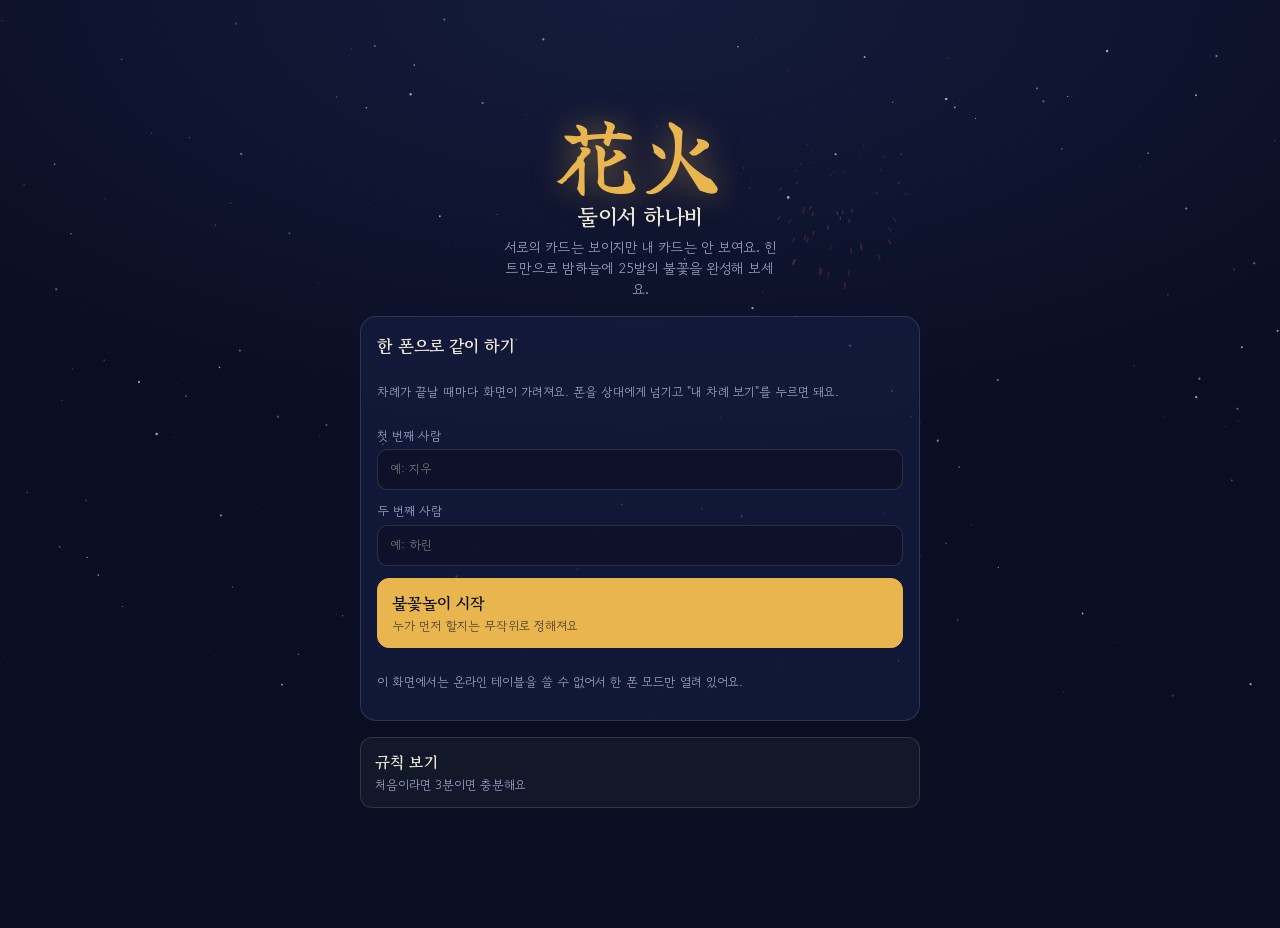
==== index.html @ 2a215782 "Add room-code online play outside Claude Host creates a room code and link, the other player joins i" ====
<!doctype html>
<html lang="ko">
<head>
<meta charset="utf-8">
<meta name="viewport" content="width=device-width,initial-scale=1,viewport-fit=cover">
<style>[hidden]{display:none!important}body{margin:0}</style>
</head>
<body>
<title>둘이서 하나비</title>
<link rel="preconnect" href="https://fonts.googleapis.com">
<link rel="preconnect" href="https://fonts.gstatic.com" crossorigin>
<link rel="stylesheet" href="https://fonts.googleapis.com/css2?family=Yuji+Syuku&family=Gowun+Batang:wght@400;700&family=Gowun+Dodum&display=swap">
<style>
/* Layout: one-screen night-sky table — partner's hand on top, the five firework stacks in the middle, your hidden hand at the bottom. */
:root {
  color-scheme: dark;
  --night: #0a0e22;
  --night-2: #151b3d;
  --panel: rgba(22, 28, 64, .72);
  --line: rgba(236, 230, 214, .14);
  --ink: #ece6d6;
  --muted: #9ba1c4;
  --gold: #e9b54f;
  --gold-soft: rgba(233, 181, 79, .18);
  --danger: #ff6b6b;
  --c-r: #ff4d5e;
  --c-y: #ffd23f;
  --c-g: #3fdc8a;
  --c-b: #4fa6ff;
  --c-w: #f4f1ea;
  --card-back: #1b2150;
  --f-mark: "Yuji Syuku", "Gowun Batang", serif;
  --f-head: "Gowun Batang", "Nanum Myeongjo", serif;
  --f-body: "Gowun Dodum", "Apple SD Gothic Neo", "Malgun Gothic", system-ui, sans-serif;
  --card-w: min(17vw, 76px);
  --cc: var(--c-w);
}
html, body { height: 100%; }
body {
  background: radial-gradient(120% 80% at 50% 0%, var(--night-2) 0%, var(--night) 62%) fixed, var(--night);
  color: var(--ink);
  font-family: var(--f-body);
  font-size: 15px;
  line-height: 1.5;
  overflow-x: hidden;
}
#sky, #fx { position: fixed; inset: 0; width: 100%; height: 100%; pointer-events: none; }
#sky { z-index: 0; }
#fx { z-index: 60; }
button { font: inherit; color: inherit; cursor: pointer; }
button:focus-visible, input:focus-visible, .card:focus-visible { outline: 2px solid var(--gold); outline-offset: 2px; }

.app {
  position: relative; z-index: 1;
  max-width: 560px; margin: 0 auto;
  padding-inline: 16px; padding-block: 10px 18px;
  min-height: 100%;
  display: flex; flex-direction: column; gap: 12px;
}

/* top bar */
.bar { display: flex; align-items: center; gap: 10px; }
.logo { font-family: var(--f-mark); font-size: 30px; line-height: 1; color: var(--gold); text-shadow: 0 0 18px rgba(233,181,79,.45); letter-spacing: .02em; }
.logo small { font-family: var(--f-head); font-size: 12px; color: var(--muted); margin-left: 6px; letter-spacing: .1em; }
.bar .sp { flex: 1; }
.iconbtn { background: transparent; border: 1px solid var(--line); border-radius: 999px; padding: 6px 12px; font-size: 13px; color: var(--ink); }
.iconbtn:hover { border-color: var(--gold); }

.status { display: flex; flex-wrap: wrap; align-items: center; gap: 8px 16px; padding: 8px 12px; border: 1px solid var(--line); border-radius: 12px; background: var(--panel); font-size: 13px; }
.tok { display: flex; align-items: center; gap: 6px; }
.tok .lbl { color: var(--muted); letter-spacing: .04em; }
.dots { display: flex; gap: 3px; }
.dot { width: 10px; height: 10px; border-radius: 50%; border: 1.5px solid var(--c-b); }
.dot.on { background: var(--c-b); box-shadow: 0 0 6px var(--c-b); }
.fuse { width: 12px; height: 12px; border-radius: 3px; border: 1.5px solid var(--danger); transform: rotate(45deg); }
.fuse.on { background: var(--danger); box-shadow: 0 0 8px var(--danger); }
.num { font-variant-numeric: tabular-nums; font-weight: 700; }

/* hands */
.side { display: flex; flex-direction: column; gap: 6px; }
.side-head { display: flex; align-items: baseline; gap: 8px; font-size: 13px; color: var(--muted); }
.side-head b { font-family: var(--f-head); font-size: 16px; color: var(--ink); }
.side-head .turnpill { margin-left: auto; font-size: 12px; padding: 2px 10px; border-radius: 999px; background: var(--gold); color: var(--night); font-weight: 700; }
.hand { display: grid; grid-template-columns: repeat(5, minmax(0, 1fr)); gap: 8px; }
.slot { display: flex; flex-direction: column; align-items: center; gap: 4px; min-width: 0; }

.card {
  position: relative; width: 100%; max-width: var(--card-w); aspect-ratio: 5 / 7.4;
  border-radius: 9px; border: none; padding: 0; overflow: hidden;
  display: grid; place-items: center;
  transition: transform .18s ease, box-shadow .18s ease;
  -webkit-tap-highlight-color: transparent;
}
.card.face { background: radial-gradient(circle at 50% 42%, color-mix(in srgb, var(--cc) 42%, #0b0e22) 0%, #0b0e22 78%); color: var(--cc); box-shadow: inset 0 0 0 1.5px color-mix(in srgb, var(--cc) 70%, transparent), 0 4px 12px rgba(0,0,0,.4); }
.card.face svg { position: absolute; inset: 8% 6%; width: 88%; height: 84%; opacity: .9; }
.card.face .big { position: relative; font-family: var(--f-mark); font-size: calc(var(--card-w) * .5); line-height: 1; color: #fff; text-shadow: 0 0 10px var(--cc), 0 0 2px var(--cc); }
.card .corner { position: absolute; font-family: var(--f-mark); font-size: 12px; line-height: 1; }
.card .tl { top: 5px; left: 6px; }
.card .br { bottom: 5px; right: 6px; transform: rotate(180deg); }
.c-r { --cc: var(--c-r); } .c-y { --cc: var(--c-y); } .c-g { --cc: var(--c-g); } .c-b { --cc: var(--c-b); } .c-w { --cc: var(--c-w); }

.card.back {
  background:
    repeating-linear-gradient(60deg, transparent 0 9px, rgba(233,181,79,.07) 9px 10px),
    repeating-linear-gradient(-60deg, transparent 0 9px, rgba(233,181,79,.07) 9px 10px),
    var(--card-back);
  box-shadow: inset 0 0 0 1.5px rgba(233,181,79,.35), 0 4px 12px rgba(0,0,0,.4);
  color: var(--gold);
}
.card.back .kanji { font-family: var(--f-mark); font-size: calc(var(--card-w) * .34); opacity: .5; }
.card.back.kc { box-shadow: inset 0 0 0 2.5px var(--cc), 0 0 14px color-mix(in srgb, var(--cc) 45%, transparent); background: radial-gradient(circle at 50% 45%, color-mix(in srgb, var(--cc) 30%, var(--card-back)) 0%, var(--card-back) 75%); }
.card.back .known { font-family: var(--f-mark); font-size: calc(var(--card-w) * .5); line-height: 1; color: #fff; text-shadow: 0 0 10px var(--cc); }
.card.back.kc .kanji, .card.back.kn .kanji { display: none; }
.card.back .kanji + .known { position: absolute; }
.card.hinted { animation: hintpulse 1.6s ease-in-out infinite; }
@keyframes hintpulse { 0%,100% { transform: translateY(0); } 50% { transform: translateY(-5px); } }
.card.hinted::after { content: ""; position: absolute; inset: 0; border-radius: 9px; box-shadow: inset 0 0 0 2px #fff, 0 0 16px rgba(255,255,255,.6); pointer-events: none; }
.card.preview::after { content: ""; position: absolute; inset: 0; border-radius: 9px; box-shadow: inset 0 0 0 3px var(--gold); pointer-events: none; }
.card.newcard::before { content: "새 카드"; position: absolute; top: 3px; left: 50%; transform: translateX(-50%); font-size: 9px; padding: 0 5px; border-radius: 4px; background: var(--gold); color: var(--night); z-index: 1; white-space: nowrap; }
.card.selected { transform: translateY(-8px) scale(1.04); }
button.card:hover { transform: translateY(-3px); }
button.card:disabled { cursor: default; }
button.card:disabled:hover { transform: none; }

.info { display: flex; flex-direction: column; align-items: center; gap: 2px; min-height: 26px; }
.pc { display: flex; gap: 2px; }
.pc i { width: 7px; height: 7px; border-radius: 50%; background: var(--cc); }
.pn { font-size: 10px; letter-spacing: .08em; color: var(--muted); font-variant-numeric: tabular-nums; }
.theyknow { font-size: 10px; color: var(--muted); display: flex; gap: 3px; align-items: center; }
.theyknow .k { padding: 0 4px; border-radius: 4px; border: 1px solid var(--line); min-width: 14px; text-align: center; }
.theyknow .k.on { border-color: var(--cc); color: var(--cc); }

/* field */
.field { border: 1px solid var(--line); border-radius: 16px; background: var(--panel); padding: 12px; display: flex; flex-direction: column; gap: 10px; }
.stacks { display: grid; grid-template-columns: repeat(5, minmax(0, 1fr)); gap: 8px; }
.stack { display: flex; flex-direction: column; align-items: center; gap: 4px; }
.stack .pile { width: 100%; max-width: var(--card-w); aspect-ratio: 5 / 7.4; border-radius: 9px; display: grid; place-items: center; border: 1.5px dashed color-mix(in srgb, var(--cc) 45%, transparent); position: relative; }
.stack .pile.has { border: none; }
.stack .pile .zero { font-family: var(--f-mark); font-size: 20px; color: color-mix(in srgb, var(--cc) 55%, transparent); }
.stack .lbl { font-size: 11px; color: var(--cc); letter-spacing: .06em; }
.stack.done .pile { box-shadow: 0 0 20px var(--cc); border-radius: 9px; }
.lastline { font-size: 13.5px; text-align: center; color: var(--ink); min-height: 1.5em; text-wrap: balance; }
.lastline em { font-style: normal; color: var(--gold); }
.discards { display: flex; flex-wrap: wrap; gap: 4px 10px; font-size: 12px; color: var(--muted); align-items: center; }
.discards .dg { display: flex; gap: 2px; align-items: center; }
.mini { display: inline-grid; place-items: center; width: 16px; height: 20px; border-radius: 3px; font-size: 11px; font-variant-numeric: tabular-nums; color: #0b0e22; background: var(--cc); font-weight: 700; }

.hintbar { font-size: 12.5px; color: var(--muted); text-align: center; }

/* sheets & overlays */
.scrim { position: fixed; inset: 0; z-index: 40; background: rgba(5,7,20,.62); display: flex; align-items: flex-end; justify-content: center; }
.scrim.center { align-items: center; }
.sheet { width: 100%; max-width: 560px; max-height: 86%; overflow-y: auto; background: var(--night-2); border: 1px solid var(--line); border-bottom: none; border-radius: 18px 18px 0 0; padding: 18px 16px calc(18px + env(safe-area-inset-bottom, 0px)); display: flex; flex-direction: column; gap: 12px; }
.scrim.center .sheet { border-radius: 18px; border-bottom: 1px solid var(--line); margin-inline: 16px; width: calc(100% - 32px); }
.sheet h2 { margin: 0; font-family: var(--f-head); font-size: 20px; text-wrap: balance; }
.sheet h3 { margin: 6px 0 0; font-family: var(--f-head); font-size: 16px; color: var(--gold); }
.sheet p, .sheet li { margin: 0; color: var(--ink); max-width: 62ch; }
.sheet ul, .sheet ol { margin: 0; padding-left: 20px; display: flex; flex-direction: column; gap: 4px; }
.sheet .sub { color: var(--muted); font-size: 13px; }
.row { display: flex; gap: 8px; flex-wrap: wrap; }
.btn { flex: 1 1 140px; border-radius: 12px; padding: 12px 14px; border: 1px solid var(--line); background: rgba(255,255,255,.04); text-align: left; display: flex; flex-direction: column; gap: 2px; }
.btn b { font-family: var(--f-head); font-size: 16px; }
.btn span { font-size: 12.5px; color: var(--muted); }
.btn.primary { background: var(--gold); color: var(--night); border-color: var(--gold); }
.btn.primary span { color: rgba(10,14,34,.7); }
.btn.hint { border-color: color-mix(in srgb, var(--cc) 55%, transparent); }
.btn.hint b { color: var(--cc); }
.btn:disabled { opacity: .4; cursor: not-allowed; }
.btn.warn { border-color: var(--danger); }
.btn.warn b { color: var(--danger); }
.close { align-self: flex-end; }

.lobby { margin: auto 0; display: flex; flex-direction: column; gap: 16px; align-items: stretch; padding-block: 16px; }
.hero { text-align: center; display: flex; flex-direction: column; gap: 4px; align-items: center; }
.hero .mark { font-family: var(--f-mark); font-size: 84px; line-height: 1; color: var(--gold); text-shadow: 0 0 30px rgba(233,181,79,.5); }
.hero h1 { margin: 0; font-family: var(--f-head); font-size: 22px; text-wrap: balance; }
.hero p { margin: 0; color: var(--muted); font-size: 14px; max-width: 34ch; }
.panel { border: 1px solid var(--line); border-radius: 16px; background: var(--panel); padding: 16px; display: flex; flex-direction: column; gap: 12px; }
.panel h2 { margin: 0; font-family: var(--f-head); font-size: 17px; }
.seats { display: grid; grid-template-columns: 1fr 1fr; gap: 8px; }
.seat { border: 1px dashed var(--line); border-radius: 12px; padding: 10px; text-align: center; min-width: 0; }
.seat.filled { border-style: solid; border-color: var(--gold); background: var(--gold-soft); }
.seat .who { font-family: var(--f-head); font-size: 16px; overflow-wrap: anywhere; }
.seat .tag { font-size: 11px; color: var(--muted); }
label.fld { display: flex; flex-direction: column; gap: 4px; font-size: 12.5px; color: var(--muted); }
input[type=text] { font: inherit; color: var(--ink); background: rgba(0,0,0,.25); border: 1px solid var(--line); border-radius: 10px; padding: 10px 12px; }
.tabs { display: flex; gap: 6px; }
.tab { flex: 1; padding: 8px; border-radius: 10px; border: 1px solid var(--line); background: transparent; font-size: 13.5px; }
.tab[aria-pressed=true] { background: var(--gold-soft); border-color: var(--gold); color: var(--gold); }
.note { font-size: 12.5px; color: var(--muted); }
.err { font-size: 13px; color: var(--danger); }

.cover { position: fixed; inset: 0; z-index: 45; background: rgba(6,8,22,.93); display: flex; flex-direction: column; align-items: center; justify-content: center; gap: 14px; padding-inline: 24px; text-align: center; }
.cover .mark { font-family: var(--f-mark); font-size: 54px; color: var(--gold); }
.cover h2 { margin: 0; font-family: var(--f-head); font-size: 22px; text-wrap: balance; }
.cover p { margin: 0; color: var(--muted); max-width: 36ch; }
.cover .btn { flex: 0 0 auto; min-width: 220px; text-align: center; align-items: center; }

.over .score { font-family: var(--f-mark); font-size: 72px; line-height: 1; color: var(--gold); text-align: center; text-shadow: 0 0 24px rgba(233,181,79,.5); }
.over .rank { text-align: center; font-family: var(--f-head); font-size: 18px; }

.toast { pointer-events: none; position: fixed; left: 50%; bottom: calc(24px + env(safe-area-inset-bottom, 0px)); transform: translateX(-50%); z-index: 70; background: var(--night-2); border: 1px solid var(--gold); color: var(--ink); padding: 8px 16px; border-radius: 999px; font-size: 13.5px; white-space: nowrap; max-width: calc(100% - 32px); overflow: hidden; text-overflow: ellipsis; }
.shake { animation: shake .45s ease; }
@keyframes shake { 0%,100% { transform: translateX(0); } 20% { transform: translateX(-7px); } 40% { transform: translateX(6px); } 60% { transform: translateX(-4px); } 80% { transform: translateX(3px); } }
.flash { position: fixed; inset: 0; z-index: 55; pointer-events: none; background: radial-gradient(circle, rgba(255,80,80,.0) 30%, rgba(255,60,60,.35)); animation: flash .7s ease forwards; }
@keyframes flash { from { opacity: 1; } to { opacity: 0; } }

.roomhead { display: flex; align-items: center; gap: 10px; justify-content: space-between; }
.roomhead.small { margin-top: -4px; }
.code { font-family: var(--f-mark); font-size: 44px; letter-spacing: .25em; color: var(--gold); text-align: center; line-height: 1.1; text-shadow: 0 0 18px rgba(233,181,79,.4); }
.sharebox { display: flex; gap: 8px; align-items: center; }
.sharebox input { flex: 1; min-width: 0; font-size: 12.5px; }
.conn { font-size: 12px; padding: 2px 10px; border-radius: 999px; border: 1px solid var(--line); color: var(--muted); white-space: nowrap; }
.conn.ok { border-color: var(--c-g); color: var(--c-g); }
.log { display: flex; flex-direction: column; gap: 6px; font-size: 13.5px; }
.log div { padding-bottom: 6px; border-bottom: 1px solid var(--line); }
.rulecards { display: flex; gap: 6px; flex-wrap: wrap; }
.rulecards .mini { width: 20px; height: 26px; font-size: 13px; }
.scoretable { border-collapse: collapse; font-size: 13.5px; width: 100%; }
.scoretable td { padding: 4px 6px; border-bottom: 1px solid var(--line); }
.scoretable td:first-child { font-variant-numeric: tabular-nums; color: var(--gold); white-space: nowrap; width: 70px; }

@media (max-width: 380px) { .hand, .stacks { gap: 5px; } .logo { font-size: 26px; } }
@media (prefers-reduced-motion: reduce) { .card.hinted { animation: none; } .shake { animation: none; } .card, button.card:hover { transition: none; } }
</style>

<canvas id="sky" aria-hidden="true"></canvas>
<div class="app" id="app"></div>
<canvas id="fx" aria-hidden="true"></canvas>
<div id="layer"></div>

<script>
(() => {
"use strict";

/* ───────── constants ───────── */
const COLORS = ["r", "y", "g", "b", "w"];
const CNAME = { r: "빨강", y: "노랑", g: "초록", b: "파랑", w: "하양" };
const CHEX = { r: "#ff4d5e", y: "#ffd23f", g: "#3fdc8a", b: "#4fa6ff", w: "#f4f1ea" };
const COPIES = [0, 3, 2, 2, 2, 1];
const HAND = 5, MAX_HINTS = 8, MAX_STRIKES = 3;
const DOC_PATH = "tables/main";
const reduceMotion = window.matchMedia && matchMedia("(prefers-reduced-motion: reduce)").matches;

/* ───────── small utils ───────── */
const $ = (s, r = document) => r.querySelector(s);
const esc = s => String(s).replace(/[&<>"']/g, c => ({ "&": "&amp;", "<": "&lt;", ">": "&gt;", '"': "&quot;", "'": "&#39;" }[c]));
const clone = o => JSON.parse(JSON.stringify(o));
const rnd = n => { try { const a = new Uint32Array(1); crypto.getRandomValues(a); return a[0] % n; } catch { return Math.floor(Math.random() * n); } };
const store = {
  get(k, d) { try { const v = localStorage.getItem(k); return v == null ? d : JSON.parse(v); } catch { return d; } },
  set(k, v) { try { localStorage.setItem(k, JSON.stringify(v)); } catch {} },
};
const josa = (word, a, b) => { const ch = word.charCodeAt(word.length - 1); if (ch < 0xac00 || ch > 0xd7a3) return word + a; return word + (((ch - 0xac00) % 28) ? a : b); };
// josa(name,"이","가") → 받침 있으면 "이", 없으면 "가"
const iga = n => josa(n, "이", "가");
const cardName = c => `${CNAME[c.c]} ${c.n}`;
const NUM_EUL = [, "을", "를", "을", "를", "를"], NUM_EUN = [, "은", "는", "은", "는", "는"];

/* ───────── game engine (pure) ───────── */
function makeDeck() {
  const d = []; let id = 0;
  for (const c of COLORS) for (let n = 1; n <= 5; n++) for (let k = 0; k < COPIES[n]; k++)
    d.push({ id: id++, c, n, kc: null, kn: null, xc: [], xn: [], fresh: false });
  for (let i = d.length - 1; i > 0; i--) { const j = rnd(i + 1); [d[i], d[j]] = [d[j], d[i]]; }
  return d;
}
function newGame(players, prevSeq) {
  const deck = makeDeck();
  const hands = [[], []];
  for (let i = 0; i < HAND; i++) for (let p = 0; p < 2; p++) hands[p].push(deck.pop());
  const first = rnd(2);
  return {
    v: 1, status: "playing", players: clone(players), hands, deck,
    stacks: { r: 0, y: 0, g: 0, b: 0, w: 0 }, discard: [],
    hints: MAX_HINTS, strikes: 0, turn: first, finalTurns: null,
    log: [`새 게임 시작! ${players[first].name} 님부터 시작해요.`],
    last: null, seq: (prevSeq || 0) + 1, endReason: null,
  };
}
const score = s => COLORS.reduce((a, c) => a + s.stacks[c], 0);
function draw(s, p) {
  for (const c of s.hands[p]) c.fresh = false;
  if (!s.deck.length) return null;
  const card = s.deck.pop(); card.fresh = true;
  s.hands[p].unshift(card);
  return card;
}
function endTurn(s) {
  if (s.strikes >= MAX_STRIKES) { s.status = "over"; s.endReason = "strikes"; }
  else if (score(s) === 25) { s.status = "over"; s.endReason = "perfect"; }
  else if (s.finalTurns !== null) {
    s.finalTurns -= 1;
    if (s.finalTurns <= 0) { s.status = "over"; s.endReason = "deck"; }
  } else if (s.deck.length === 0) {
    s.finalTurns = 2;
    s.log.push("덱이 바닥났어요. 이제 각자 마지막 한 번씩!");
  }
  if (s.status === "over") s.log.push(`게임 끝 — ${finalScore(s)}점`);
  s.turn = 1 - s.turn;
  s.seq += 1;
  if (s.log.length > 80) s.log = s.log.slice(-80);
  return s;
}
const finalScore = s => s.endReason === "strikes" ? 0 : score(s);

function actPlay(s0, p, idx) {
  const s = clone(s0);
  const card = s.hands[p].splice(idx, 1)[0];
  const name = s.players[p].name;
  let ok = false, bonus = false;
  if (s.stacks[card.c] === card.n - 1) {
    ok = true; s.stacks[card.c] = card.n;
    if (card.n === 5 && s.hints < MAX_HINTS) { s.hints++; bonus = true; }
    s.log.push(`${name} 님이 ${cardName(card)}${NUM_EUL[card.n]} 쏘아 올렸어요! 펑!${bonus ? " (5 완성 보너스 힌트 +1)" : ""}`);
  } else {
    s.strikes++; s.discard.push(strip(card));
    s.log.push(`${name} 님의 ${cardName(card)}, 불발… (실패 ${s.strikes}/${MAX_STRIKES})`);
  }
  s.last = { type: "play", p, card: strip(card), ok, bonus, seq: s.seq + 1 };
  draw(s, p);
  return endTurn(s);
}
function actDiscard(s0, p, idx) {
  if (s0.hints >= MAX_HINTS) return null;
  const s = clone(s0);
  const card = s.hands[p].splice(idx, 1)[0];
  s.discard.push(strip(card)); s.hints++;
  s.log.push(`${s.players[p].name} 님이 ${cardName(card)}${NUM_EUL[card.n]} 버리고 힌트를 1개 되찾았어요.`);
  s.last = { type: "discard", p, card: strip(card), seq: s.seq + 1 };
  draw(s, p);
  return endTurn(s);
}
function actHint(s0, p, kind, val) {
  if (s0.hints <= 0) return null;
  const t = 1 - p;
  const s = clone(s0);
  const ids = [];
  for (const c of s.hands[t]) {
    const hit = kind === "c" ? c.c === val : c.n === val;
    if (hit) { ids.push(c.id); if (kind === "c") c.kc = val; else c.kn = val; }
    else if (kind === "c") { if (!c.xc.includes(val)) c.xc.push(val); }
    else if (!c.xn.includes(val)) c.xn.push(val);
  }
  if (!ids.length) return null;
  s.hints--;
  const what = kind === "c" ? `${CNAME[val]}` : `숫자 ${val}`;
  const pos = s.hands[t].map((c, i) => ids.includes(c.id) ? i + 1 : 0).filter(Boolean).join("·");
  s.log.push(`${s.players[p].name} → ${s.players[t].name}: ${ids.length > 1 ? "\"이 카드들은 " : "\"이 카드는 "}${what}" (${pos}번째)`);
  s.last = { type: "hint", p, t, kind, val, ids, seq: s.seq + 1 };
  return endTurn(s);
}
const strip = c => ({ id: c.id, c: c.c, n: c.n });
function possible(card) {
  const cs = card.kc ? [card.kc] : COLORS.filter(c => !card.xc.includes(c));
  const ns = card.kn ? [card.kn] : [1, 2, 3, 4, 5].filter(n => !card.xn.includes(n));
  return { cs, ns };
}
function rankFor(n) {
  if (n <= 5) return "음… 관객들이 야유를 보내요";
  if (n <= 10) return "평범한 불꽃놀이였어요";
  if (n <= 15) return "괜찮았어요! 관객들이 박수를 쳐요";
  if (n <= 20) return "훌륭해요! 사람들이 감탄했어요";
  if (n <= 24) return "놀라워요! 오래 기억될 밤이에요";
  return "전설의 불꽃놀이! 완벽한 25점";
}

/* ───────── card art ───────── */
const burstCache = {};
function burstSVG(n) {
  if (burstCache[n]) return burstCache[n];
  const rays = 8 + n * 2, parts = [];
  for (let ring = 0; ring < Math.min(n, 3); ring++) {
    const r1 = 9 + ring * 9, r2 = r1 + 7;
    for (let i = 0; i < rays; i++) {
      const a = (i / rays) * Math.PI * 2 + ring * 0.21;
      const x1 = 50 + Math.cos(a) * r1, y1 = 50 + Math.sin(a) * r1;
      const x2 = 50 + Math.cos(a) * r2, y2 = 50 + Math.sin(a) * r2;
      parts.push(`<line x1="${x1.toFixed(1)}" y1="${y1.toFixed(1)}" x2="${x2.toFixed(1)}" y2="${y2.toFixed(1)}"/>`);
      parts.push(`<circle cx="${x2.toFixed(1)}" cy="${y2.toFixed(1)}" r="${ring === 2 ? 1.1 : 1.5}" fill="currentColor"/>`);
    }
  }
  if (n >= 4) for (let i = 0; i < 6; i++) { const a = i / 6 * Math.PI * 2 + .5; parts.push(`<circle cx="${(50 + Math.cos(a) * 44).toFixed(1)}" cy="${(50 + Math.sin(a) * 44).toFixed(1)}" r="1.2" fill="currentColor"/>`); }
  return (burstCache[n] = `<svg viewBox="0 0 100 100" preserveAspectRatio="xMidYMid meet" stroke="currentColor" stroke-width="1.6" stroke-linecap="round" fill="none" aria-hidden="true">${parts.join("")}</svg>`);
}
function faceHTML(c, extra = "", tag = "div", attrs = "") {
  return `<${tag} class="card face c-${c.c} ${extra}" ${attrs} aria-label="${cardName(c)}">${burstSVG(c.n)}<span class="corner tl">${c.n}</span><span class="big">${c.n}</span><span class="corner br">${c.n}</span></${tag}>`;
}
function backHTML(c, extra = "", tag = "div", attrs = "") {
  const kc = (c.kc ? `kc c-${c.kc}` : "") + (c.kn ? " kn" : "");
  const label = `내 카드: ${c.kc ? CNAME[c.kc] : "색 모름"}, ${c.kn ? c.kn : "숫자 모름"}`;
  return `<${tag} class="card back ${kc} ${extra}" ${attrs} aria-label="${label}"><span class="kanji">花</span>${c.kn ? `<span class="known">${c.kn}</span>` : ""}</${tag}>`;
}
function possHTML(c) {
  const { cs, ns } = possible(c);
  const dots = cs.length === 5 ? "" : cs.map(x => `<i class="c-${x}"></i>`).join("");
  const nums = ns.length === 5 ? "" : ns.join("");
  if (!dots && !nums) return `<div class="info"><span class="pn">?</span></div>`;
  return `<div class="info">${dots ? `<span class="pc">${dots}</span>` : ""}${nums ? `<span class="pn">${nums}</span>` : ""}</div>`;
}
function theyKnowHTML(c) {
  return `<div class="info"><span class="theyknow" title="상대가 이 카드에 대해 아는 정보"><span class="k ${c.kc ? "on c-" + c.kc : ""}">${c.kc ? CNAME[c.kc][0] : "?"}</span><span class="k ${c.kn ? "on" : ""}">${c.kn || "?"}</span></span></div>`;
}

/* ───────── app state ───────── */
const ui = {
  mode: store.get("hanabi-mode", null),      // "online" | "local"
  name: store.get("hanabi-name", ""),
  db: null, ref: null, dbReady: false, dbChecked: false, canWrite: true,
  net: null,                                  // "db" (Claude artifact) | "peer" (room code) | null
  room: null, isHost: false, peer: null, conn: null, peerStatus: "idle",
  myId: null,
  online: null,                               // latest table doc
  local: store.get("hanabi-local", null),     // local game state
  localNames: store.get("hanabi-local-names", ["", ""]),
  localGate: true,                            // show pass-the-phone cover
  sheet: null,                                // {kind, ...}
  seenSeq: { online: null, local: null },
  busy: false, error: "",
  armed: null,                                // two-tap confirmation key
};

function localId() {
  let id = store.get("hanabi-id", null);
  if (!id) { id = "p" + Date.now().toString(36) + rnd(1e9).toString(36); store.set("hanabi-id", id); }
  return id;
}

async function boot() {
  ui.myId = localId();
  render();
  const claude = window.claude;
  if (!claude || typeof claude.use !== "function") { bootPeer(); return; }
  try {
    const [db, user] = await Promise.all([claude.use("db"), claude.use("user").catch(() => null)]);
    if (user) { try { const uid = await user.id(); if (uid) ui.myId = "u-" + uid; } catch {} }
    if (user) { try { const w = await user.can("data.write"); if (w === false) ui.canWrite = false; } catch {} }
    ui.dbChecked = true;
    if (!db) { ui.mode = "local"; render(); return; }
    ui.db = db; ui.net = "db";
    ui.ref = db.doc(DOC_PATH);
    if (!ui.mode) ui.mode = "online";
    ui.ref.onSnapshot(snap => {
      ui.dbReady = true;
      const d = snap.exists ? clone(snap.data()) : null;
      const prev = ui.online;
      ui.online = d;
      if (d && ui.mode === "online") maybeAnimate("online", d, prev);
      if (ui.sheet && ui.sheet.kind !== "rules" && ui.sheet.kind !== "log" && d && prev && d.seq !== prev.seq) ui.sheet = null;
      render();
    }, e => { ui.error = "온라인 테이블 연결이 끊겼어요. 페이지를 새로고침해 주세요."; render(); });
  } catch {
    ui.dbChecked = true; ui.mode = "local"; render();
  }
}

/* ───────── perspective helpers ───────── */
function current() { return ui.mode === "online" ? ui.online : ui.local; }
function mySeat(s) {
  if (!s) return -1;
  if (ui.mode === "local") return s.turn;
  return (s.players || []).findIndex(p => p.id === ui.myId);
}

async function commit(next) {
  if (!next) return;
  if (ui.mode === "local") {
    const prev = ui.local;
    ui.local = next; store.set("hanabi-local", next);
    ui.sheet = null;
    if (next.status === "playing") ui.localGate = true;
    maybeAnimate("local", next, prev);
    render();
    return;
  }
  if (ui.net === "peer") {
    const prev = ui.online;
    ui.online = next; saveRoom(); ui.sheet = null;
    send({ t: "sync", state: next });
    maybeAnimate("online", next, prev);
    render();
    return;
  }
  if (ui.busy) return;
  ui.busy = true; ui.sheet = null;
  try { await ui.ref.set(next); ui.error = ""; }
  catch (e) {
    if (e && e.code === "invalid_argument") { ui.canWrite = false; ui.error = "이 계정은 테이블에 쓸 권한이 없어요. 페이지 주인에게 '편집자'로 초대해 달라고 하세요."; }
    else if (e && e.code === "unavailable") {
      await new Promise(r => setTimeout(r, 400 + rnd(600)));
      try { await ui.ref.set(next); ui.error = ""; } catch { ui.error = "저장하지 못했어요. 잠시 후 다시 해 주세요."; }
    } else ui.error = "저장하지 못했어요. 잠시 후 다시 해 주세요.";
  }
  ui.busy = false; render();
}

/* ───────── room-code play (outside Claude): PeerJS ───────── */
const PEER_PREFIX = "sw3-hanabi-";
const CODE_CHARS = "ABCDEFGHJKLMNPQRSTUVWXYZ23456789";
const params = new URLSearchParams(location.search);
function peerOptions() {
  const o = { debug: 0, config: { iceServers: [
    { urls: ["stun:stun.l.google.com:19302", "stun:stun1.l.google.com:19302"] },
    { urls: ["turn:openrelay.metered.ca:80", "turn:openrelay.metered.ca:443", "turn:openrelay.metered.ca:443?transport=tcp"], username: "openrelayproject", credential: "openrelayproject" },
  ] } };
  const ps = params.get("peerserver");               // e.g. localhost:9000 (테스트용)
  if (ps) { const [host, port] = ps.split(":"); Object.assign(o, { host, port: +port || 443, path: "/", secure: location.protocol === "https:" && !/^localhost$|^127\./.test(host) }); }
  return o;
}
function loadPeerLib() {
  if (window.Peer) return Promise.resolve();
  const tryLoad = src => new Promise((res, rej) => { const sc = document.createElement("script"); sc.src = src; sc.onload = res; sc.onerror = rej; document.head.appendChild(sc); });
  return tryLoad("vendor/peerjs.min.js").catch(() => tryLoad("https://unpkg.com/peerjs@1.5.5/dist/peerjs.min.js"));
}
function bootPeer() {
  ui.dbChecked = true;
  if (!window.RTCPeerConnection) { ui.mode = "local"; render(); return; }
  ui.net = "peer";
  const urlRoom = (params.get("r") || "").toUpperCase().replace(/[^A-Z0-9]/g, "").slice(0, 6);
  const saved = store.get("hanabi-room", null);
  if (urlRoom) {
    ui.mode = "online";
    if (saved && saved.code === urlRoom && ui.name) openRoom(saved.code, saved.host);
    else ui.joinCode = urlRoom;
  } else {
    if (!ui.mode) ui.mode = "online";
    if (saved && ui.mode === "online" && ui.name) openRoom(saved.code, saved.host);
  }
  render();
}
function newCode() { let c = ""; for (let i = 0; i < 5; i++) c += CODE_CHARS[rnd(CODE_CHARS.length)]; return c; }
function saveRoom() { if (ui.room) store.set("hanabi-room-" + ui.room, ui.online); }
function shareLink() { return location.origin + location.pathname + "?r=" + ui.room; }
let retryTimer = null;
function retry(ms) { clearTimeout(retryTimer); retryTimer = setTimeout(() => { if (ui.room) startPeer(); }, ms); }
async function openRoom(code, host) {
  ui.room = code; ui.isHost = host; ui.error = "";
  store.set("hanabi-room", { code, host });
  ui.online = store.get("hanabi-room-" + code, null);
  if (host && !ui.online) { ui.online = { v: 1, status: "lobby", players: [{ id: ui.myId, name: ui.name }], seq: 1 }; saveRoom(); }
  ui.seenSeq.online = ui.online ? ui.online.seq : null;
  ui.peerStatus = "opening"; render();
  try { await loadPeerLib(); } catch { ui.peerStatus = "error"; ui.error = "연결 모듈을 불러오지 못했어요. 인터넷 연결을 확인하고 새로고침해 주세요."; render(); return; }
  startPeer();
}
function leaveRoom() {
  clearTimeout(retryTimer);
  try { ui.conn && ui.conn.close(); } catch {}
  try { ui.peer && ui.peer.destroy(); } catch {}
  ui.peer = ui.conn = null; ui.room = null; ui.online = null; ui.peerStatus = "idle"; ui.joinCode = "";
  store.set("hanabi-room", null);
  if (params.get("r")) history.replaceState(null, "", location.pathname + (params.get("peerserver") ? "?peerserver=" + params.get("peerserver") : ""));
  params.delete("r");
  render();
}
function startPeer() {
  if (!ui.room) return;
  try { ui.peer && ui.peer.destroy(); } catch {}
  ui.conn = null;
  const host = ui.isHost;
  const peer = host ? new Peer(PEER_PREFIX + ui.room, peerOptions()) : new Peer(peerOptions());
  ui.peer = peer;
  peer.on("open", () => {
    if (ui.peer !== peer) return;
    if (host) { ui.peerStatus = "waiting"; render(); }
    else connectToHost();
  });
  peer.on("connection", conn => { if (host && ui.peer === peer) attach(conn); });
  peer.on("disconnected", () => { if (ui.peer === peer && !peer.destroyed) { try { peer.reconnect(); } catch {} } });
  peer.on("error", err => {
    if (ui.peer !== peer) return;
    const t = err && err.type;
    if (t === "peer-unavailable") { ui.peerStatus = "nohost"; render(); retry(3000); }
    else if (t === "unavailable-id") { ui.peerStatus = "opening"; render(); retry(4000); }   // 새로고침 직후엔 이전 연결이 잠깐 남아 있음
    else if (t === "browser-incompatible") { ui.peerStatus = "error"; ui.error = "이 브라우저는 온라인 연결을 지원하지 않아요. 크롬이나 사파리로 열어 주세요."; render(); }
    else { ui.peerStatus = ui.conn ? ui.peerStatus : "lost"; render(); if (!ui.conn) retry(5000); }
  });
}
function connectToHost() {
  if (!ui.peer || ui.peer.destroyed) return;
  const peer = ui.peer;
  const conn = peer.connect(PEER_PREFIX + ui.room, { reliable: true });
  attach(conn);
  setTimeout(() => { if (!conn.open && !conn._opened && ui.peer === peer && !peer.destroyed && !ui.conn) { try { conn.close(); } catch {} ui.peerStatus = "nohost"; render(); connectToHost(); } }, 12000);
}
function attach(conn) {
  conn.on("open", () => {
    conn._opened = true;
    if (ui.conn && ui.conn !== conn) { try { ui.conn.close(); } catch {} }
    ui.conn = conn; ui.peerStatus = "connected"; ui.error = "";
    conn.send({ t: "hello", id: ui.myId, name: ui.name, state: ui.online });
    render();
  });
  conn.on("data", m => { if (ui.conn === conn) onPeerMsg(m); });
  const gone = () => {
    if (ui.conn !== conn) return;
    ui.conn = null; ui.peerStatus = ui.isHost ? "waiting" : "lost"; render();
    if (!ui.isHost) retry(2500);
  };
  conn.on("close", gone); conn.on("error", gone);
}
function send(m) { try { if (ui.conn && ui.conn.open) ui.conn.send(m); } catch {} }
function adopt(st) {
  if (!st || typeof st !== "object" || typeof st.seq !== "number") return false;
  if (ui.online && st.seq < ui.online.seq) return false;
  if (ui.online && st.seq === ui.online.seq && (ui.isHost || JSON.stringify(st) === JSON.stringify(ui.online))) return false;  // 같은 순번이 엇갈리면 방장 쪽이 기준
  const prev = ui.online;
  ui.online = clone(st); saveRoom();
  if (ui.sheet && ui.sheet.kind !== "rules" && ui.sheet.kind !== "log") ui.sheet = null;
  maybeAnimate("online", ui.online, prev);
  return true;
}
function onPeerMsg(m) {
  if (!m || typeof m !== "object") return;
  if (m.t === "hello") {
    adopt(m.state);
    if (ui.isHost) {
      const s = ui.online ? clone(ui.online) : { v: 1, status: "lobby", players: [{ id: ui.myId, name: ui.name }], seq: 1 };
      const name = String(m.name || "상대").slice(0, 12);
      const i = s.players.findIndex(p => p.id === m.id);
      if (i < 0) {
        if (s.status !== "lobby" || s.players.length >= 2) { send({ t: "full" }); render(); return; }
        s.players.push({ id: String(m.id), name }); s.seq += 1;
      } else if (s.status === "lobby" && s.players[i].name !== name) { s.players[i].name = name; s.seq += 1; }
      ui.online = s; saveRoom();
    }
    send({ t: "sync", state: ui.online });
    render();
  } else if (m.t === "sync") {
    if (adopt(m.state)) render();
    else if (ui.isHost && m.state && ui.online && m.state.seq === ui.online.seq) send({ t: "sync", state: ui.online });
  }
  else if (m.t === "full") { ui.peerStatus = "full"; render(); }
}
function connPill() {
  if (ui.net !== "peer") return "";
  const st = ui.peerStatus;
  const txt = st === "connected" ? "연결됨" : st === "waiting" ? "상대를 기다리는 중" : st === "nohost" ? "방장을 찾는 중" : st === "lost" ? "다시 연결하는 중" : st === "full" ? "방이 가득 찼어요" : st === "error" ? "연결 안 됨" : "연결 준비 중";
  return `<span class="conn ${st === "connected" ? "ok" : ""}" role="status">${txt}</span>`;
}
function roomEntryHTML() {
  return `<div class="lobby">${heroHTML()}
    <div class="panel">${modeTabs()}
      <h2>방 만들고 코드로 들어오기</h2>
      <label class="fld" for="name-in">내 이름<input type="text" id="name-in" maxlength="12" placeholder="예: 지우" value="${esc(ui.name)}"></label>
      ${ui.joinCode ? "" : `<div class="row"><button class="btn primary" data-act="room-create"><b>방 만들기</b><span>코드와 링크가 나와요. 상대에게 보내 주세요</span></button></div>`}
      <label class="fld" for="code-in">${ui.joinCode ? "받은 방 코드" : "받은 코드가 있다면"}<input type="text" id="code-in" maxlength="6" autocapitalize="characters" placeholder="예: K7QX2" value="${esc(ui.joinCode || "")}" style="text-transform:uppercase;letter-spacing:.2em"></label>
      <div class="row"><button class="btn ${ui.joinCode ? "primary" : ""}" data-act="room-join"><b>이 코드로 들어가기</b><span>상대가 만든 방에 앉아요</span></button></div>
      ${ui.error ? `<p class="err">${esc(ui.error)}</p>` : ""}
      <p class="note">방을 만든 사람의 화면이 테이블 역할을 해요. 게임 중에 그 사람이 페이지를 닫으면 잠깐 멈췄다가, 다시 열면 이어서 할 수 있어요.</p>
    </div>
    <div class="row"><button class="btn" data-act="rules"><b>규칙 보기</b><span>처음이라면 3분이면 충분해요</span></button></div>
  </div>`;
}
function peerLobbyHTML(s) {
  const players = (s && s.players) || [];
  const seats = [0, 1].map(i => {
    const p = players[i];
    return `<div class="seat ${p ? "filled" : ""}"><div class="tag">${i === 0 ? "방장" : "손님"}${p && p.id === ui.myId ? " · 나" : ""}</div><div class="who">${p ? esc(p.name) : "빈 자리"}</div></div>`;
  }).join("");
  const ready = players.length === 2 && players.some(p => p.id === ui.myId);
  let action;
  if (ui.peerStatus === "full") action = `<p class="err">이 방은 이미 두 사람이 앉아 있어요. 코드를 다시 확인해 주세요.</p>`;
  else if (ready) action = `<div class="row"><button class="btn primary" data-act="start" ${ui.peerStatus === "connected" ? "" : "disabled"}><b>불꽃놀이 시작</b><span>${ui.peerStatus === "connected" ? "카드를 섞고 5장씩 나눠요" : "상대와 다시 연결되면 시작할 수 있어요"}</span></button></div>`;
  else if (ui.isHost) action = `<p class="note">아래 링크나 코드를 상대에게 보내 주세요. 상대가 들어오면 자리에 이름이 떠요.</p>`;
  else action = `<p class="note">${ui.peerStatus === "nohost" ? "방을 찾고 있어요. 방을 만든 사람이 페이지를 열어 두었는지 확인해 주세요." : "방에 연결하는 중…"}</p>`;
  return `<div class="lobby">${heroHTML()}
    <div class="panel">
      <div class="roomhead"><h2>방 코드</h2>${connPill()}</div>
      <div class="code">${esc(ui.room)}</div>
      ${ui.isHost ? `<div class="sharebox"><input type="text" id="share-link" readonly value="${esc(shareLink())}" aria-label="초대 링크"><button class="iconbtn" data-act="copy">링크 복사</button></div>` : ""}
      <div class="seats">${seats}</div>
      ${action}
      ${ui.error ? `<p class="err">${esc(ui.error)}</p>` : ""}
    </div>
    <div class="row"><button class="btn" data-act="rules"><b>규칙 보기</b><span>처음이라면 3분이면 충분해요</span></button>
      <button class="btn warn" data-act="room-leave" data-key="room-leave"><b>${ui.armed === "room-leave" ? "정말 나갈까요? 한 번 더 누르기" : "방 나가기"}</b><span>다른 방을 만들거나 들어가요</span></button></div>
  </div>`;
}

/* ───────── rendering ───────── */
function render() {
  const app = $("#app");
  const s = current();
  let html = "";
  if (ui.mode === "online" && ui.net === "peer") html = !ui.room ? roomEntryHTML() : (!s || s.status === "lobby") ? peerLobbyHTML(s) : tableHTML(s);
  else if (ui.mode === "online" && !ui.db) html = ui.dbChecked ? lobbyLocalHTML() : loadingHTML();
  else if (ui.mode === "online") html = (!ui.dbReady) ? loadingHTML() : (!s || s.status === "lobby") ? lobbyOnlineHTML(s) : tableHTML(s);
  else html = (!s) ? lobbyLocalHTML() : tableHTML(s);
  app.innerHTML = html;
  renderLayer(s);
}

function loadingHTML() {
  return `<div class="lobby"><div class="hero"><div class="mark">花火</div><p>테이블을 준비하고 있어요…</p></div></div>`;
}
function modeTabs() {
  const on = ui.mode === "online";
  return `<div class="tabs" role="group" aria-label="플레이 방식">
    <button class="tab" id="tab-online" data-act="mode" data-v="online" aria-pressed="${on}">각자 폰으로 (온라인)</button>
    <button class="tab" id="tab-local" data-act="mode" data-v="local" aria-pressed="${!on}">한 폰으로 같이</button>
  </div>`;
}
function heroHTML() {
  return `<div class="hero"><div class="mark">花火</div><h1>둘이서 하나비</h1><p>서로의 카드는 보이지만 내 카드는 안 보여요. 힌트만으로 밤하늘에 25발의 불꽃을 완성해 보세요.</p></div>`;
}
function lobbyOnlineHTML(s) {
  const players = (s && s.players) || [];
  const me = players.findIndex(p => p.id === ui.myId);
  const seats = [0, 1].map(i => {
    const p = players[i];
    return `<div class="seat ${p ? "filled" : ""}"><div class="tag">${i + 1}번 자리${p && p.id === ui.myId ? " · 나" : ""}</div><div class="who">${p ? esc(p.name) : "빈 자리"}</div></div>`;
  }).join("");
  let action;
  if (!ui.canWrite) action = `<p class="err">이 계정은 보기만 할 수 있어요. 페이지 주인에게 '편집자'로 초대해 달라고 하세요.</p>`;
  else if (me < 0 && players.length < 2) action = `
    <label class="fld" for="name-in">내 이름<input type="text" id="name-in" maxlength="12" placeholder="예: 지우" value="${esc(ui.name)}"></label>
    <div class="row"><button class="btn primary" data-act="sit"><b>자리에 앉기</b><span>둘 다 앉으면 게임을 시작할 수 있어요</span></button></div>`;
  else if (me < 0) action = `<p class="note">두 자리가 모두 찼어요. 둘 중 한 명이 아니라면 아래에서 테이블을 비울 수 있어요.</p>`;
  else if (players.length < 2) action = `<p class="note">상대가 같은 링크로 들어와서 앉기를 기다리는 중…</p>
    <div class="row"><button class="btn" data-act="leave"><b>자리 비우기</b><span>이름을 바꾸고 싶을 때</span></button></div>`;
  else action = `<div class="row"><button class="btn primary" data-act="start"><b>불꽃놀이 시작</b><span>카드를 섞고 5장씩 나눠요</span></button>
    <button class="btn" data-act="leave"><b>자리 비우기</b><span>이름 바꾸기</span></button></div>`;
  return `<div class="lobby">${heroHTML()}
    <div class="panel">${modeTabs()}
      <h2>온라인 테이블</h2>
      <div class="seats">${seats}</div>
      ${action}
      ${ui.error ? `<p class="err">${esc(ui.error)}</p>` : ""}
      <p class="note">같은 페이지를 연 두 사람이 한 테이블에 앉아요. 각자 자기 폰에서 내 카드는 가려지고 상대 카드만 보여요.</p>
    </div>
    <div class="row"><button class="btn" data-act="rules"><b>규칙 보기</b><span>처음이라면 3분이면 충분해요</span></button>
    ${players.length ? `<button class="btn warn" data-act="reset" data-key="reset-lobby"><b>${ui.armed === "reset-lobby" ? "정말 비울까요? 한 번 더 누르기" : "테이블 비우기"}</b><span>앉은 사람을 모두 내보내요</span></button>` : ""}</div>
  </div>`;
}
function lobbyLocalHTML() {
  const n = ui.localNames;
  const noOnline = ui.dbChecked && !ui.net;
  return `<div class="lobby">${heroHTML()}
    <div class="panel">${noOnline ? "" : modeTabs()}
      <h2>한 폰으로 같이 하기</h2>
      <p class="note">차례가 끝날 때마다 화면이 가려져요. 폰을 상대에게 넘기고 "내 차례 보기"를 누르면 돼요.</p>
      <label class="fld" for="ln0">첫 번째 사람<input type="text" id="ln0" maxlength="12" placeholder="예: 지우" value="${esc(n[0] || "")}"></label>
      <label class="fld" for="ln1">두 번째 사람<input type="text" id="ln1" maxlength="12" placeholder="예: 하린" value="${esc(n[1] || "")}"></label>
      <div class="row"><button class="btn primary" data-act="local-start"><b>불꽃놀이 시작</b><span>누가 먼저 할지는 무작위로 정해져요</span></button></div>
      ${noOnline ? `<p class="note">이 화면에서는 온라인 테이블을 쓸 수 없어서 한 폰 모드만 열려 있어요.</p>` : ""}
    </div>
    <div class="row"><button class="btn" data-act="rules"><b>규칙 보기</b><span>처음이라면 3분이면 충분해요</span></button></div>
  </div>`;
}

function tableHTML(s) {
  const me = mySeat(s);
  const spectator = me < 0;
  const viewer = spectator ? 0 : me;
  const partner = 1 - viewer;
  const myTurn = !spectator && s.turn === me && s.status === "playing";
  const P = s.players;
  const hintIds = s.last && s.last.type === "hint" ? s.last.ids : [];
  const sel = ui.sheet && ui.sheet.kind !== "rules" && ui.sheet.kind !== "log" ? ui.sheet : null;
  const previewIds = sel && sel.kind === "hint" && sel.preview ? sel.preview : [];

  const status = `<div class="status" role="status">
    <span class="tok"><span class="lbl">힌트</span><span class="dots">${Array.from({ length: MAX_HINTS }, (_, i) => `<span class="dot ${i < s.hints ? "on" : ""}"></span>`).join("")}</span><span class="num">${s.hints}</span></span>
    <span class="tok"><span class="lbl">실패</span><span class="dots">${Array.from({ length: MAX_STRIKES }, (_, i) => `<span class="fuse ${i < s.strikes ? "on" : ""}"></span>`).join("")}</span></span>
    <span class="tok"><span class="lbl">덱</span><span class="num">${s.deck.length}</span></span>
    <span class="tok"><span class="lbl">점수</span><span class="num">${score(s)}</span><span class="lbl">/25</span></span>
    ${s.finalTurns !== null && s.status === "playing" ? `<span class="tok" style="color:var(--gold)">마지막 ${s.finalTurns}턴</span>` : ""}
  </div>`;

  const partnerHand = s.hands[partner].map((c, i) => {
    const cls = [hintIds.includes(c.id) ? "hinted" : "", previewIds.includes(c.id) ? "preview" : "", c.fresh ? "newcard" : "", sel && sel.kind === "hint" && sel.idx === i ? "selected" : ""].join(" ");
    return `<div class="slot">${faceHTML(c, cls, "button", `data-act="pcard" data-i="${i}" ${myTurn ? "" : "disabled"}`)}${theyKnowHTML(c)}</div>`;
  }).join("");

  const myHand = s.hands[viewer].map((c, i) => {
    const cls = [hintIds.includes(c.id) ? "hinted" : "", c.fresh ? "newcard" : "", sel && sel.kind === "mine" && sel.idx === i ? "selected" : ""].join(" ");
    if (spectator) return `<div class="slot">${faceHTML(c, cls)}${theyKnowHTML(c)}</div>`;
    return `<div class="slot">${backHTML(c, cls, "button", `data-act="mcard" data-i="${i}" ${myTurn ? "" : "disabled"}`)}${possHTML(c)}</div>`;
  }).join("");

  const stacks = COLORS.map(c => {
    const n = s.stacks[c];
    return `<div class="stack c-${c} ${n === 5 ? "done" : ""}" data-stack="${c}">
      ${n ? `<div class="pile has">${faceHTML({ c, n })}</div>` : `<div class="pile"><span class="zero">0</span></div>`}
      <span class="lbl">${CNAME[c]} ${n}/5</span></div>`;
  }).join("");

  const dsorted = [...s.discard].sort((a, b) => COLORS.indexOf(a.c) - COLORS.indexOf(b.c) || a.n - b.n);
  const dgroups = COLORS.map(c => {
    const cards = dsorted.filter(x => x.c === c);
    return cards.length ? `<span class="dg">${cards.map(x => `<span class="mini c-${x.c}" title="${cardName(x)}">${x.n}</span>`).join("")}</span>` : "";
  }).join("");
  const lastText = s.log.length ? s.log[s.log.length - 1] : "";

  let turnText;
  if (s.status !== "playing") turnText = "게임이 끝났어요.";
  else if (spectator) turnText = `${esc(P[s.turn].name)} 님 차례 (관전 중)`;
  else if (myTurn) turnText = "내 차례 — 상대 카드를 눌러 힌트를 주거나, 내 카드를 눌러 내거나 버리세요.";
  else turnText = `${esc(P[partner].name)} 님이 고민 중이에요…`;

  return `
  <div class="bar"><span class="logo">花火<small>HANABI</small></span><span class="sp"></span>
    <button class="iconbtn" data-act="log">기록</button>
    <button class="iconbtn" data-act="rules">규칙</button>
    <button class="iconbtn" data-act="menu" aria-label="메뉴">⋯</button></div>
  ${ui.net === "peer" && ui.mode === "online" ? `<div class="roomhead small"><span class="note">방 ${esc(ui.room)}</span>${connPill()}</div>` : ""}
  ${status}
  <section class="side" aria-label="상대 손패">
    <div class="side-head"><b>${esc(spectator ? P[partner].name : P[partner].name)}</b><span>${spectator ? "의 카드" : "의 카드 · 아래는 상대가 아는 정보"}</span>${s.turn === partner && s.status === "playing" ? `<span class="turnpill">차례</span>` : ""}</div>
    <div class="hand">${partnerHand}</div>
  </section>
  <section class="field" aria-label="불꽃 더미">
    <div class="stacks" id="stacks">${stacks}</div>
    <div class="lastline" aria-live="polite">${esc(lastText)}</div>
    <div class="discards"><span>버린 카드</span>${dgroups || "<span>없음</span>"}</div>
  </section>
  <section class="side" aria-label="내 손패">
    <div class="side-head"><b>${spectator ? esc(P[viewer].name) : "나 (" + esc(P[viewer].name) + ")"}</b><span>${spectator ? "의 카드" : "· 점·숫자는 힌트로 좁혀진 가능성"}</span>${s.turn === viewer && s.status === "playing" ? `<span class="turnpill">차례</span>` : ""}</div>
    <div class="hand">${myHand}</div>
  </section>
  <p class="hintbar">${turnText}</p>
  ${ui.error ? `<p class="err" style="text-align:center">${esc(ui.error)}</p>` : ""}`;
}

/* overlays: sheets, covers, game over */
function renderLayer(s) {
  const L = $("#layer");
  let h = "";
  const sh = ui.sheet;
  if (s && s.status === "over" && (!sh || sh.kind === "menu")) h += overHTML(s);
  else if (ui.mode === "local" && s && s.status === "playing" && ui.localGate && !sh) h += coverHTML(s);
  if (sh) h += sheetHTML(sh, s);
  L.innerHTML = h;
}
function coverHTML(s) {
  const nm = s.players[s.turn].name;
  let lastHTML = "";
  if (s.last) lastHTML = `<p>방금: ${esc(s.log[s.log.length - 1])}</p>`;
  return `<div class="cover" role="dialog" aria-modal="true" aria-label="차례 넘기기">
    <div class="mark">花火</div>
    <h2>${esc(nm)} 님 차례예요</h2>
    ${lastHTML}
    <p>${esc(iga(nm))} 아닌 사람은 화면을 보지 말고 폰을 넘겨 주세요.</p>
    <button class="btn primary" data-act="ungate"><b>${esc(nm)}, 내 차례 보기</b></button>
  </div>`;
}
function overHTML(s) {
  const sc = finalScore(s);
  const why = s.endReason === "strikes" ? "불발이 세 번 나서 불꽃놀이가 중단됐어요. 공식 규칙으로는 0점이에요." : s.endReason === "perfect" ? "다섯 색 모두 5까지 완성!" : "덱이 다 떨어져서 불꽃놀이가 끝났어요.";
  const canAct = ui.mode === "local" || (mySeat(s) >= 0 && ui.canWrite);
  return `<div class="scrim center"><div class="sheet over" role="dialog" aria-modal="true" aria-label="게임 결과">
    <div class="score">${sc}<span style="font-size:24px;color:var(--muted)">/25</span></div>
    <div class="rank">${rankFor(sc)}</div>
    <p class="sub" style="text-align:center">${why}${s.endReason === "strikes" ? ` (쌓은 불꽃 ${score(s)}점)` : ""}</p>
    ${canAct ? `<div class="row"><button class="btn primary" data-act="again"><b>한 판 더</b><span>같은 둘이서 바로 다시</span></button>
      <button class="btn" data-act="tolobby"><b>처음 화면</b><span>${ui.mode === "local" ? "이름 바꾸기" : "자리 다시 정하기"}</span></button></div>` : ""}
    <button class="iconbtn close" data-act="peek" style="align-self:center">판 다시 보기</button>
  </div></div>`;
}
function sheetHTML(sh, s) {
  if (sh.kind === "rules") return wrapSheet(rulesHTML(), "규칙");
  if (sh.kind === "log") return wrapSheet(`<h2>지금까지의 기록</h2><div class="log">${(s ? s.log : []).slice().reverse().map(t => `<div>${esc(t)}</div>`).join("") || "<div>아직 기록이 없어요.</div>"}</div>`, "기록");
  if (sh.kind === "peek") return "";
  if (sh.kind === "menu") {
    const k = ui.armed;
    return wrapSheet(`<h2>메뉴</h2>
      <div class="row" style="flex-direction:column">
        <button class="btn" data-act="mode" data-v="${ui.mode === "online" ? "local" : "online"}" ${(!ui.net && ui.mode === "local") ? "disabled" : ""}><b>${ui.mode === "online" ? "한 폰 모드로 바꾸기" : "온라인 모드로 바꾸기"}</b><span>지금 판은 그대로 남아 있어요</span></button>
        <button class="btn warn" data-act="restart" data-key="restart"><b>${k === "restart" ? "정말 새로 시작할까요? 한 번 더 누르기" : "이 판 그만두고 새 게임"}</b><span>같은 두 사람으로 카드를 다시 섞어요</span></button>
        <button class="btn warn" data-act="tolobby" data-key="tolobby"><b>${k === "tolobby" ? "정말 나갈까요? 한 번 더 누르기" : "처음 화면으로"}</b><span>${ui.mode === "online" ? "자리를 다시 정해요 (상대도 함께 이동)" : "이름을 다시 정해요"}</span></button>
        ${ui.net === "peer" && ui.mode === "online" && ui.room ? `<button class="btn warn" data-act="room-leave" data-key="room-leave"><b>${k === "room-leave" ? "정말 나갈까요? 한 번 더 누르기" : "방 나가기"}</b><span>이 방을 떠나요. 같은 코드로 다시 들어올 수 있어요</span></button>` : ""}
      </div>`, "메뉴");
  }
  if (!s) return "";
  const me = mySeat(s);
  if (sh.kind === "mine") {
    const c = s.hands[me][sh.idx];
    if (!c) return "";
    const { cs, ns } = possible(c);
    const known = `${c.kc ? CNAME[c.kc] : "색 모름"} · ${c.kn ? c.kn : "숫자 모름"}`;
    const poss = `가능한 색: ${cs.map(x => CNAME[x]).join(", ")} / 가능한 숫자: ${ns.join(", ")}`;
    const full = s.hints >= MAX_HINTS;
    return wrapSheet(`<h2>왼쪽에서 ${sh.idx + 1}번째 내 카드</h2>
      <p class="sub">${known}<br>${poss}</p>
      <div class="row">
        <button class="btn primary" data-act="play" data-i="${sh.idx}"><b>쏘아 올리기</b><span>맞는 숫자면 불꽃 성공, 틀리면 실패 1회</span></button>
        <button class="btn" data-act="discard" data-i="${sh.idx}" ${full ? "disabled" : ""}><b>버리기</b><span>${full ? "힌트가 가득(8개)이라 버릴 수 없어요" : "힌트 토큰 1개를 되찾아요"}</span></button>
      </div>`, "내 카드");
  }
  if (sh.kind === "hint") {
    const t = 1 - me;
    const c = s.hands[t][sh.idx];
    if (!c) return "";
    const nm = s.players[t].name;
    const cCount = s.hands[t].filter(x => x.c === c.c).length;
    const nCount = s.hands[t].filter(x => x.n === c.n).length;
    const none = s.hints <= 0;
    return wrapSheet(`<h2>${esc(nm)} 님에게 힌트 주기</h2>
      <p class="sub">${none ? "힌트 토큰이 없어요. 내 카드를 버려서 되찾을 수 있어요." : "고른 정보에 해당하는 카드가 모두 알려져요. 힌트 토큰 1개를 써요."}</p>
      <div class="row">
        <button class="btn hint c-${c.c}" data-act="hint" data-k="c" data-v="${c.c}" data-prev="c" ${none ? "disabled" : ""}><b>"${CNAME[c.c]}"이라고 알려주기</b><span>${cCount}장이 표시돼요</span></button>
        <button class="btn hint" data-act="hint" data-k="n" data-v="${c.n}" data-prev="n" ${none ? "disabled" : ""}><b>"숫자 ${c.n}"이라고 알려주기</b><span>${nCount}장이 표시돼요</span></button>
      </div>`, "힌트");
  }
  return "";
}
function wrapSheet(inner, label) {
  return `<div class="scrim" data-act="closesheet"><div class="sheet" role="dialog" aria-modal="true" aria-label="${label}" data-stop="1">
    <button class="iconbtn close" data-act="closesheet">닫기</button>${inner}</div></div>`;
}
function rulesHTML() {
  const deck = [1, 1, 1, 2, 2, 3, 3, 4, 4, 5].map(n => `<span class="mini c-r">${n}</span>`).join("");
  return `<h2>하나비 규칙 (2인)</h2>
  <p>하나비(花火)는 일본어로 '불꽃놀이'예요. 둘이 한 팀이 되어 다섯 색의 불꽃을 1부터 5까지 순서대로 쏘아 올리는 협력 게임이에요. 이기고 지는 상대는 없고, 둘이 함께 몇 점을 만드느냐가 전부예요.</p>
  <h3>가장 중요한 규칙</h3>
  <ul><li><b>내 카드는 나만 못 봐요.</b> 상대 카드는 다 보여요.</li>
  <li>카드 정보는 <b>힌트로만</b> 전해요. "그거 내지 마!" 같은 말이나 표정 신호는 반칙이에요.</li></ul>
  <h3>카드</h3>
  <p>빨강·노랑·초록·파랑·하양 다섯 색. 색마다 아래처럼 10장, 모두 50장이에요.</p>
  <div class="rulecards">${deck}</div>
  <p class="sub">1은 3장, 2·3·4는 2장씩, 5는 딱 1장. 그래서 5는 버리면 그 색은 영영 완성 못 해요.</p>
  <h3>준비</h3>
  <p>각자 5장씩 받아요. 힌트 토큰 8개로 시작하고, 실패는 3번까지 버틸 수 있어요.</p>
  <h3>내 차례에는 셋 중 하나만</h3>
  <ol>
    <li><b>힌트 주기</b> (힌트 토큰 1개 사용): 상대 카드에서 <b>색 하나</b> 또는 <b>숫자 하나</b>를 골라 해당하는 카드를 <b>전부</b> 알려줘요. 예: "이 두 장이 파랑이야." 해당 카드가 최소 1장은 있어야 해요.</li>
    <li><b>버리기</b> (힌트 토큰 1개 회복): 내 카드 한 장을 버리고 새로 한 장 뽑아요. 토큰이 8개 가득이면 버릴 수 없어요.</li>
    <li><b>쏘아 올리기</b>: 내 카드 한 장을 내요. 그 색 더미의 다음 숫자면 성공해서 불꽃이 올라가요. 아니면 불발 — 카드는 버려지고 실패가 1회 쌓여요. 어느 쪽이든 새로 한 장 뽑아요. 5를 성공시키면 힌트 토큰 1개를 보너스로 받아요.</li>
  </ol>
  <h3>게임이 끝나는 때</h3>
  <ul><li>불발이 3번 나면 즉시 끝. 공식 규칙으로는 0점이에요.</li>
  <li>다섯 색 모두 5까지 쌓으면 25점 만점으로 끝.</li>
  <li>덱의 마지막 카드를 뽑으면, 뽑은 사람까지 포함해 각자 한 번씩 더 하고 끝나요.</li></ul>
  <h3>점수</h3>
  <table class="scoretable"><tbody>
    <tr><td>0–5점</td><td>관객들이 야유를 보내요</td></tr>
    <tr><td>6–10점</td><td>평범한 불꽃놀이</td></tr>
    <tr><td>11–15점</td><td>괜찮았어요, 박수 짝짝</td></tr>
    <tr><td>16–20점</td><td>훌륭해요, 다들 감탄</td></tr>
    <tr><td>21–24점</td><td>놀라워요, 오래 기억될 밤</td></tr>
    <tr><td>25점</td><td>전설의 불꽃놀이</td></tr>
  </tbody></table>
  <h3>이 화면 보는 법</h3>
  <ul><li>상대 카드를 누르면 그 카드의 색이나 숫자로 힌트를 줄 수 있어요. 누르는 순간 몇 장이 표시될지 미리 보여요.</li>
  <li>내 카드를 누르면 쏘아 올리거나 버릴 수 있어요.</li>
  <li>내 카드 아래 색 점과 숫자는 지금까지 받은 힌트로 좁혀진 <b>가능한 색·숫자</b>예요. 아무것도 없으면 아직 정보가 없다는 뜻이에요.</li>
  <li>상대 카드 아래 작은 칸은 <b>상대가 자기 카드에 대해 아는 것</b>이에요.</li>
  <li>방금 힌트를 받은 카드는 위아래로 반짝여요. 새로 뽑은 카드는 항상 맨 왼쪽에 들어와요.</li></ul>
  <h3>처음 하는 커플을 위한 팁</h3>
  <ul><li>보통 오른쪽(가장 오래된) 카드부터 버리는 게 약속이에요. 그래서 상대 오른쪽 끝에 중요한 카드가 있으면 먼저 힌트로 지켜 주세요.</li>
  <li>5와, 이미 한 장이 버려진 카드는 마지막 한 장일 수 있어요. 버리기 전에 버린 카드 목록을 확인하세요.</li>
  <li>"1이야"라는 힌트는 대개 "바로 내도 돼"라는 뜻으로 써요. 둘만의 약속을 미리 정해도 좋아요.</li></ul>`;
}

/* ───────── events ───────── */
document.addEventListener("click", e => {
  const el = e.target.closest("[data-act]");
  if (!el) return;
  if (el.dataset.act === "closesheet" && e.target.closest("[data-stop]") && !e.target.closest("button[data-act=closesheet]")) return;
  const act = el.dataset.act;
  const s = current();
  const keyed = el.dataset.key;
  if (keyed && ui.armed !== keyed) { ui.armed = keyed; render(); setTimeout(() => { if (ui.armed === keyed) { ui.armed = null; render(); } }, 4000); return; }
  ui.armed = null;
  switch (act) {
    case "mode": ui.mode = el.dataset.v; store.set("hanabi-mode", ui.mode); ui.sheet = null; ui.error = ""; ui.localGate = true; render(); break;
    case "rules": ui.sheet = { kind: "rules" }; render(); break;
    case "room-create": case "room-join": {
      const nm = ($("#name-in").value || "").trim().slice(0, 12);
      if (!nm) { toast("이름을 먼저 적어 주세요"); $("#name-in").focus(); return; }
      ui.name = nm; store.set("hanabi-name", nm);
      if (act === "room-create") { openRoom(newCode(), true); break; }
      const code = ($("#code-in").value || "").toUpperCase().replace(/[^A-Z0-9]/g, "");
      if (code.length < 4) { toast("방 코드를 확인해 주세요"); $("#code-in").focus(); return; }
      openRoom(code, false); break;
    }
    case "room-leave": ui.sheet = null; leaveRoom(); break;
    case "copy": {
      const link = shareLink(), inp = $("#share-link");
      const fallback = () => { if (inp) { inp.focus(); inp.select(); } toast("링크를 길게 눌러 복사해 주세요"); };
      try { navigator.clipboard.writeText(link).then(() => toast("링크를 복사했어요. 카톡으로 보내 주세요"), fallback); } catch { fallback(); }
      break;
    }
    case "log": ui.sheet = { kind: "log" }; render(); break;
    case "menu": ui.sheet = { kind: "menu" }; render(); break;
    case "closesheet": ui.sheet = null; render(); break;
    case "peek": ui.sheet = { kind: "peek" }; render(); toast("다 봤으면 메뉴(⋯)에서 새 게임을 시작하세요"); break;
    case "ungate": ui.localGate = false; render(); break;
    case "sit": {
      const nm = ($("#name-in").value || "").trim().slice(0, 12);
      if (!nm) { toast("이름을 먼저 적어 주세요"); $("#name-in").focus(); return; }
      ui.name = nm; store.set("hanabi-name", nm);
      const base = s && s.status === "lobby" ? clone(s) : { v: 1, status: "lobby", players: [], seq: (s && s.seq) || 0 };
      if (base.players.length >= 2) return;
      base.players.push({ id: ui.myId, name: nm });
      commit(base); break;
    }
    case "leave": {
      const base = clone(s); base.players = base.players.filter(p => p.id !== ui.myId); commit(base); break;
    }
    case "reset": commit({ v: 1, status: "lobby", players: [], seq: ((s && s.seq) || 0) + 1 }); break;
    case "start": if (s && s.players.length === 2) commit(newGame(s.players, s.seq)); break;
    case "local-start": {
      const a = ($("#ln0").value || "").trim().slice(0, 12) || "첫째";
      const b = ($("#ln1").value || "").trim().slice(0, 12) || "둘째";
      ui.localNames = [a, b]; store.set("hanabi-local-names", ui.localNames);
      ui.localGate = true;
      commit(newGame([{ id: "L0", name: a }, { id: "L1", name: b }], ui.local && ui.local.seq));
      break;
    }
    case "mcard": { const i = +el.dataset.i; ui.sheet = { kind: "mine", idx: i }; render(); break; }
    case "pcard": {
      const i = +el.dataset.i; ui.sheet = { kind: "hint", idx: i, preview: null }; render(); break;
    }
    case "play": { const me = mySeat(s); if (me === s.turn) commit(actPlay(s, me, +el.dataset.i)); break; }
    case "discard": { const me = mySeat(s); if (me === s.turn) { const n = actDiscard(s, me, +el.dataset.i); if (!n) toast("힌트가 가득해서 버릴 수 없어요"); else commit(n); } break; }
    case "hint": {
      const me = mySeat(s); if (me !== s.turn) return;
      const k = el.dataset.k; const v = k === "c" ? el.dataset.v : +el.dataset.v;
      const n = actHint(s, me, k, v); if (!n) toast("힌트 토큰이 없어요"); else commit(n);
      break;
    }
    case "again": if (s) commit(newGame(s.players, s.seq)); break;
    case "restart": if (s) { ui.sheet = null; commit(newGame(s.players, s.seq)); } break;
    case "tolobby":
      ui.sheet = null;
      if (ui.mode === "local") { ui.local = null; store.set("hanabi-local", null); render(); }
      else commit({ v: 1, status: "lobby", players: (s && s.players) || [], seq: ((s && s.seq) || 0) + 1 });
      break;
  }
});
// hint preview: hovering / focusing a hint option highlights the cards it would point at
function previewFrom(el) {
  const s = current(); if (!s || !ui.sheet || ui.sheet.kind !== "hint") return;
  const t = 1 - mySeat(s);
  let ids = null;
  if (el) { const k = el.dataset.k; const v = k === "c" ? el.dataset.v : +el.dataset.v; ids = s.hands[t].filter(c => k === "c" ? c.c === v : c.n === v).map(c => c.id); }
  const cur = JSON.stringify(ui.sheet.preview); if (cur === JSON.stringify(ids)) return;
  ui.sheet.preview = ids;
  document.querySelectorAll(".hand .card").forEach(n => n.classList.remove("preview"));
  if (ids) { const btns = document.querySelectorAll('section[aria-label="상대 손패"] .card'); s.hands[t].forEach((c, i) => { if (ids.includes(c.id) && btns[i]) btns[i].classList.add("preview"); }); }
}
document.addEventListener("pointerover", e => { const b = e.target.closest("[data-prev]"); previewFrom(b); });
document.addEventListener("focusin", e => { const b = e.target.closest("[data-prev]"); if (b) previewFrom(b); });
document.addEventListener("keydown", e => {
  if (e.key === "Escape" && ui.sheet) { ui.sheet = null; render(); }
  if (e.key === "Enter" && (e.target.id === "name-in" || e.target.id === "code-in")) { const b = $('[data-act="sit"]') || (e.target.id === "code-in" || ui.joinCode ? $('[data-act="room-join"]') : $('[data-act="room-create"]')); if (b) b.click(); }
});

let toastTimer;
function toast(msg) {
  let t = $(".toast"); if (!t) { t = document.createElement("div"); t.className = "toast"; t.setAttribute("role", "status"); document.body.appendChild(t); }
  t.textContent = msg; clearTimeout(toastTimer); toastTimer = setTimeout(() => t.remove(), 2600);
}

/* ───────── fireworks ───────── */
const sky = $("#sky"), fx = $("#fx");
const sctx = sky.getContext("2d"), fctx = fx.getContext("2d");
let W = 0, H = 0, DPR = 1, stars = [];
function resize() {
  DPR = Math.min(window.devicePixelRatio || 1, 2);
  W = innerWidth; H = innerHeight;
  for (const c of [sky, fx]) { c.width = W * DPR; c.height = H * DPR; c.getContext("2d").setTransform(DPR, 0, 0, DPR, 0, 0); }
  stars = Array.from({ length: Math.round(W * H / 5200) }, () => ({ x: Math.random() * W, y: Math.random() * H * .8, r: Math.random() * 1.1 + .2, p: Math.random() * 6.28, s: .5 + Math.random() * 1.5 }));
}
addEventListener("resize", resize); resize();

class Engine {
  constructor(ctx, alpha) { this.ctx = ctx; this.alpha = alpha; this.parts = []; this.rockets = []; }
  rocket(x, ty, color, size, onBurst, dud) {
    this.rockets.push({ x, y: H + 10, sx: x, ty, t: 0, dur: dud ? 48 : 42, color, size, onBurst, dud });
  }
  burst(x, y, color, size) {
    const n = Math.round(60 * size);
    const hex = CHEX[color] || color;
    for (let i = 0; i < n; i++) {
      const a = Math.random() * Math.PI * 2, sp = (Math.random() * .7 + .5) * 3.4 * Math.sqrt(size);
      this.parts.push({ x, y, vx: Math.cos(a) * sp, vy: Math.sin(a) * sp, life: 0, max: 60 + Math.random() * 40, c: hex, w: 1.6 });
    }
    for (let i = 0; i < n / 3; i++) {
      const a = Math.random() * Math.PI * 2, sp = Math.random() * 1.6;
      this.parts.push({ x, y, vx: Math.cos(a) * sp, vy: Math.sin(a) * sp, life: 0, max: 80 + Math.random() * 30, c: "#fff6dc", w: 1, glitter: true });
    }
  }
  smoke(x, y) {
    for (let i = 0; i < 26; i++) { const a = Math.random() * 6.28, sp = Math.random() * 1.2; this.parts.push({ x, y, vx: Math.cos(a) * sp, vy: Math.sin(a) * sp - .3, life: 0, max: 50 + Math.random() * 30, c: "#8a8fa8", w: 3, smoke: true }); }
  }
  get busy() { return this.parts.length || this.rockets.length; }
  step() {
    const ctx = this.ctx;
    ctx.globalCompositeOperation = "lighter";
    for (let i = this.rockets.length - 1; i >= 0; i--) {
      const r = this.rockets[i]; r.t++;
      const k = r.t / r.dur, e = 1 - Math.pow(1 - k, 3);
      const py = r.y; r.cy = (H + 10) + (r.ty - (H + 10)) * e;
      const wob = r.dud ? Math.sin(r.t * .6) * 3 : Math.sin(r.t * .3) * .8;
      ctx.strokeStyle = r.dud ? "rgba(200,190,170,.7)" : "rgba(255,230,180,.9)"; ctx.lineWidth = 2 * this.alpha;
      ctx.globalAlpha = this.alpha;
      ctx.beginPath(); ctx.moveTo(r.x + wob, r.cy + 14); ctx.lineTo(r.x + wob, r.cy); ctx.stroke();
      if (Math.random() < .6) this.parts.push({ x: r.x + wob, y: r.cy + 10, vx: (Math.random() - .5) * .6, vy: 1 + Math.random(), life: 0, max: 20, c: "#ffcf86", w: 1 });
      if (r.t >= r.dur) { this.rockets.splice(i, 1); if (r.dud) this.smoke(r.x, r.cy); else this.burst(r.x, r.cy, r.color, r.size); r.onBurst && r.onBurst(); }
    }
    for (let i = this.parts.length - 1; i >= 0; i--) {
      const p = this.parts[i]; p.life++;
      p.vx *= .975; p.vy = p.vy * .975 + (p.smoke ? -.01 : .045);
      const ox = p.x, oy = p.y; p.x += p.vx; p.y += p.vy;
      const f = 1 - p.life / p.max;
      if (f <= 0) { this.parts.splice(i, 1); continue; }
      let a = f * this.alpha; if (p.glitter) a *= (Math.random() < .5 ? 1 : .15);
      ctx.globalAlpha = p.smoke ? a * .35 : a;
      ctx.strokeStyle = p.c; ctx.lineWidth = p.w;
      ctx.beginPath(); ctx.moveTo(ox - p.vx * 2, oy - p.vy * 2); ctx.lineTo(p.x, p.y); ctx.stroke();
    }
    ctx.globalAlpha = 1; ctx.globalCompositeOperation = "source-over";
  }
}
const ambient = new Engine(sctx, .32), show = new Engine(fctx, 1);
let nextAmbient = performance.now() + 2500, lastFrame = 0, running = false;
function loop(t) {
  running = true;
  if (t - lastFrame >= 16) {
    lastFrame = t;
    sctx.clearRect(0, 0, W, H);
    for (const s of stars) { const a = .35 + .35 * Math.sin(s.p + t / 1000 * s.s); sctx.globalAlpha = reduceMotion ? .5 : a; sctx.fillStyle = "#e8e4ff"; sctx.beginPath(); sctx.arc(s.x, s.y, s.r, 0, 6.28); sctx.fill(); }
    sctx.globalAlpha = 1;
    if (!reduceMotion && t > nextAmbient && !document.hidden) {
      nextAmbient = t + 5000 + Math.random() * 6000;
      ambient.rocket(W * (.1 + Math.random() * .8), H * (.12 + Math.random() * .25), COLORS[rnd(5)], .7);
    }
    ambient.step();
    fctx.clearRect(0, 0, W, H);
    show.step();
  }
  requestAnimationFrame(loop);
}
requestAnimationFrame(loop);

function stackPos(color) {
  const el = document.querySelector(`[data-stack="${color}"] .pile`);
  if (!el) return { x: W / 2, y: H * .4 };
  const r = el.getBoundingClientRect();
  return { x: r.left + r.width / 2, y: Math.max(60, r.top + r.height / 2) };
}
function maybeAnimate(which, s, prev) {
  const seen = ui.seenSeq[which];
  ui.seenSeq[which] = s.seq;
  if (seen === null || !s.last || s.seq <= seen || !prev) return;
  if (s.last.type !== "play") return;
  const { c, n } = s.last.card;
  // wait one frame so the new layout exists for positioning
  requestAnimationFrame(() => {
    const pos = stackPos(c);
    if (s.last.ok) {
      const ty = Math.max(70, pos.y - 30);
      if (reduceMotion) { show.burst(pos.x, ty, c, .6); return; }
      show.rocket(pos.x, ty, c, n === 5 ? 1.8 : 1 + n * .12);
      if (n === 5) {
        setTimeout(() => show.rocket(pos.x - 70, ty - 20, c, 1), 260);
        setTimeout(() => show.rocket(pos.x + 70, ty - 10, c, 1), 480);
      }
      if (score(s) === 25) COLORS.forEach((cc, i) => setTimeout(() => show.rocket(W * (.15 + i * .175), H * .25, cc, 1.6), 700 + i * 250));
    } else {
      if (!reduceMotion) show.rocket(pos.x, Math.max(80, pos.y - 10), c, 1, null, true);
      setTimeout(() => {
        const f = document.createElement("div"); f.className = "flash"; document.body.appendChild(f); setTimeout(() => f.remove(), 800);
        const app = $("#app"); if (!reduceMotion) { app.classList.remove("shake"); void app.offsetWidth; app.classList.add("shake"); }
        toast(`불발! ${CNAME[c]} ${n}${NUM_EUN[n]} 아직 낼 수 없었어요`);
      }, reduceMotion ? 0 : 800);
    }
  });
}

if (ui.local) ui.seenSeq.local = ui.local.seq;
boot();
})();
</script>

</body>
</html>
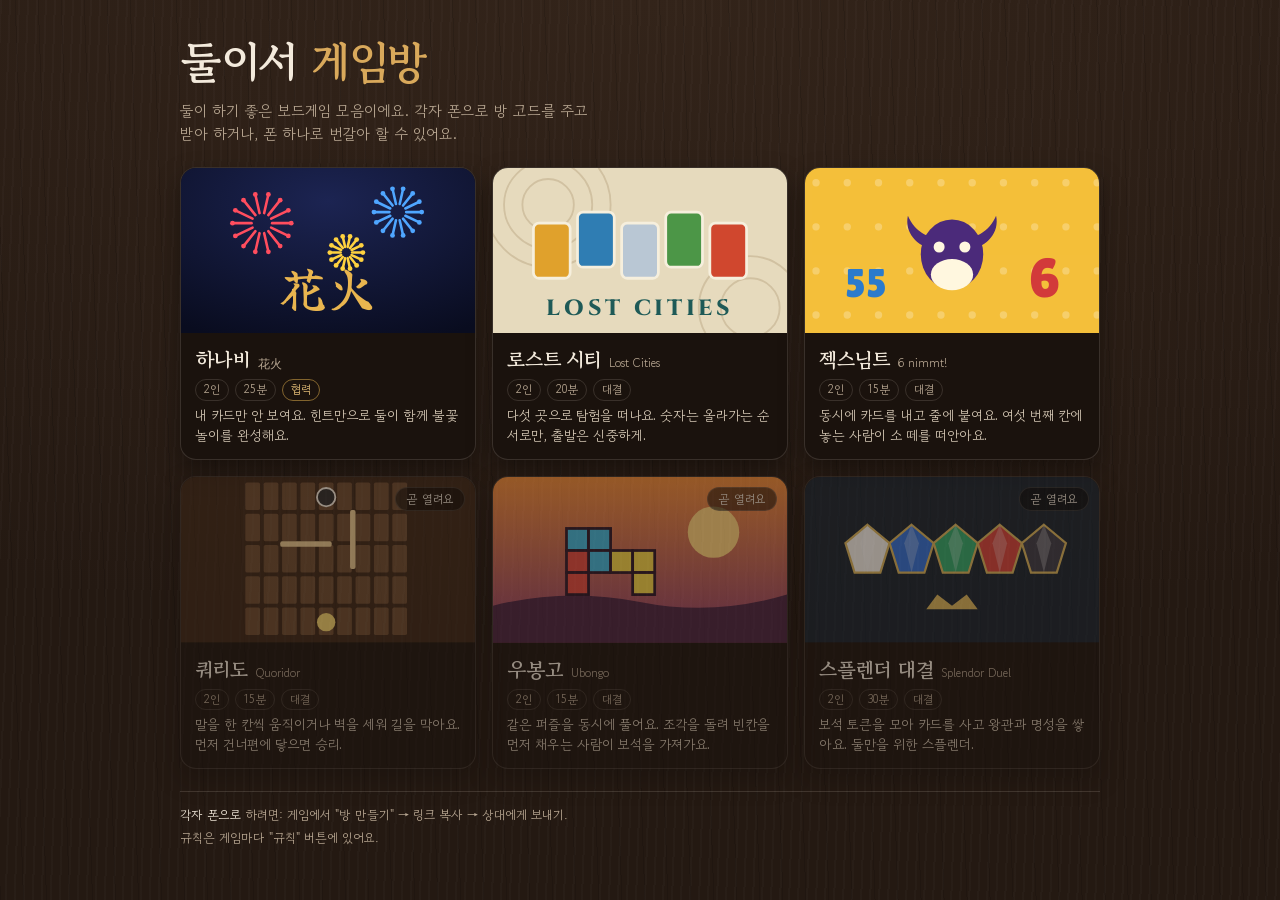
==== commit 3cd03aca: "Turn the site into a two-player game shelf; add Lost Cities and 6 nimmt! - Game list page at the sit" ====
--- a/index.html
+++ b/index.html
@@ -3,1178 +3,105 @@
 <head>
 <meta charset="utf-8">
 <meta name="viewport" content="width=device-width,initial-scale=1,viewport-fit=cover">
-<style>[hidden]{display:none!important}body{margin:0}</style>
+<title>둘이서 게임방</title>
+<script>
+  // 예전 하나비 초대 링크(…/SW3/?r=코드)는 하나비로 보낸다
+  (function () { var r = new URLSearchParams(location.search).get("r"); if (r) location.replace("hanabi/?r=" + encodeURIComponent(r)); })();
+</script>
+<link rel="preconnect" href="https://fonts.googleapis.com">
+<link rel="preconnect" href="https://fonts.gstatic.com" crossorigin>
+<link rel="stylesheet" href="https://fonts.googleapis.com/css2?family=Gowun+Batang:wght@400;700&family=Gowun+Dodum&family=Yuji+Syuku&family=Cinzel:wght@800&family=Lilita+One&family=Jua&display=swap">
+<style>
+/* Layout: a game shelf on a walnut table — each tile is a little box lid in that game's own colors. */
+:root {
+  color-scheme: dark;
+  --wood: #241912;
+  --wood-2: #33241a;
+  --ink: #f3eadc;
+  --muted: #b9a893;
+  --line: rgba(243, 234, 220, .14);
+  --brass: #d9a95b;
+  --f-head: "Gowun Batang", "Nanum Myeongjo", serif;
+  --f-body: "Gowun Dodum", "Apple SD Gothic Neo", "Malgun Gothic", sans-serif;
+}
+html, body { min-height: 100%; }
+body {
+  margin: 0; color: var(--ink); font-family: var(--f-body); font-size: 15px; line-height: 1.5;
+  background-color: var(--wood);
+  background-image:
+    repeating-linear-gradient(92deg, rgba(255, 255, 255, .018) 0 2px, transparent 2px 9px),
+    repeating-linear-gradient(88deg, rgba(0, 0, 0, .12) 0 1px, transparent 1px 23px),
+    radial-gradient(120% 70% at 50% 0%, var(--wood-2), var(--wood));
+  background-attachment: fixed;
+}
+.wrap { max-width: 920px; margin: 0 auto; padding-inline: 16px; padding-block: 28px 40px; display: flex; flex-direction: column; gap: 22px; }
+header { display: flex; flex-direction: column; gap: 6px; }
+h1 { margin: 0; font-family: var(--f-head); font-weight: 700; font-size: clamp(30px, 7vw, 44px); letter-spacing: -.01em; text-wrap: balance; }
+h1 span { color: var(--brass); }
+header p { margin: 0; color: var(--muted); max-width: 46ch; }
+.shelf { display: grid; grid-template-columns: repeat(auto-fill, minmax(260px, 1fr)); gap: 16px; }
+.tile { display: flex; flex-direction: column; border-radius: 16px; overflow: hidden; text-decoration: none; color: var(--ink); background: #1a120d; border: 1px solid var(--line); box-shadow: 0 10px 24px rgba(0, 0, 0, .35); transition: transform .18s ease, box-shadow .18s ease; min-width: 0; }
+a.tile:hover, a.tile:focus-visible { transform: translateY(-4px); box-shadow: 0 16px 30px rgba(0, 0, 0, .45); }
+a.tile:focus-visible { outline: 2px solid var(--brass); outline-offset: 3px; }
+.lid { position: relative; aspect-ratio: 16 / 9; display: grid; place-items: center; overflow: hidden; }
+.lid svg { width: 100%; height: 100%; display: block; }
+.body { padding: 12px 14px 14px; display: flex; flex-direction: column; gap: 4px; }
+.name { font-family: var(--f-head); font-size: 20px; font-weight: 700; display: flex; align-items: baseline; gap: 8px; }
+.name small { font-family: var(--f-body); font-size: 12px; font-weight: 400; color: var(--muted); }
+.meta { display: flex; gap: 6px; flex-wrap: wrap; }
+.chip { font-size: 11.5px; padding: 1px 8px; border-radius: 999px; border: 1px solid var(--line); color: var(--muted); }
+.chip.coop { border-color: rgba(233, 181, 79, .5); color: #e9c27a; }
+.desc { margin: 0; font-size: 13.5px; color: #d8cbb8; }
+.tile.soon { opacity: .55; }
+.tile.soon .lid::after { content: "곧 열려요"; position: absolute; right: 10px; top: 10px; font-size: 12px; padding: 2px 10px; border-radius: 999px; background: rgba(0, 0, 0, .55); border: 1px solid var(--line); }
+footer { color: var(--muted); font-size: 12.5px; display: flex; flex-direction: column; gap: 4px; border-top: 1px solid var(--line); padding-top: 14px; }
+footer b { color: var(--ink); font-weight: 400; }
+@media (prefers-reduced-motion: reduce) { .tile { transition: none; } }
+</style>
 </head>
 <body>
-<title>둘이서 하나비</title>
-<link rel="preconnect" href="https://fonts.googleapis.com">
-<link rel="preconnect" href="https://fonts.gstatic.com" crossorigin>
-<link rel="stylesheet" href="https://fonts.googleapis.com/css2?family=Yuji+Syuku&family=Gowun+Batang:wght@400;700&family=Gowun+Dodum&display=swap">
-<style>
-/* Layout: one-screen night-sky table — partner's hand on top, the five firework stacks in the middle, your hidden hand at the bottom. */
-:root {
-  color-scheme: dark;
-  --night: #0a0e22;
-  --night-2: #151b3d;
-  --panel: rgba(22, 28, 64, .72);
-  --line: rgba(236, 230, 214, .14);
-  --ink: #ece6d6;
-  --muted: #9ba1c4;
-  --gold: #e9b54f;
-  --gold-soft: rgba(233, 181, 79, .18);
-  --danger: #ff6b6b;
-  --c-r: #ff4d5e;
-  --c-y: #ffd23f;
-  --c-g: #3fdc8a;
-  --c-b: #4fa6ff;
-  --c-w: #f4f1ea;
-  --card-back: #1b2150;
-  --f-mark: "Yuji Syuku", "Gowun Batang", serif;
-  --f-head: "Gowun Batang", "Nanum Myeongjo", serif;
-  --f-body: "Gowun Dodum", "Apple SD Gothic Neo", "Malgun Gothic", system-ui, sans-serif;
-  --card-w: min(17vw, 76px);
-  --cc: var(--c-w);
-}
-html, body { height: 100%; }
-body {
-  background: radial-gradient(120% 80% at 50% 0%, var(--night-2) 0%, var(--night) 62%) fixed, var(--night);
-  color: var(--ink);
-  font-family: var(--f-body);
-  font-size: 15px;
-  line-height: 1.5;
-  overflow-x: hidden;
-}
-#sky, #fx { position: fixed; inset: 0; width: 100%; height: 100%; pointer-events: none; }
-#sky { z-index: 0; }
-#fx { z-index: 60; }
-button { font: inherit; color: inherit; cursor: pointer; }
-button:focus-visible, input:focus-visible, .card:focus-visible { outline: 2px solid var(--gold); outline-offset: 2px; }
-
-.app {
-  position: relative; z-index: 1;
-  max-width: 560px; margin: 0 auto;
-  padding-inline: 16px; padding-block: 10px 18px;
-  min-height: 100%;
-  display: flex; flex-direction: column; gap: 12px;
-}
-
-/* top bar */
-.bar { display: flex; align-items: center; gap: 10px; }
-.logo { font-family: var(--f-mark); font-size: 30px; line-height: 1; color: var(--gold); text-shadow: 0 0 18px rgba(233,181,79,.45); letter-spacing: .02em; }
-.logo small { font-family: var(--f-head); font-size: 12px; color: var(--muted); margin-left: 6px; letter-spacing: .1em; }
-.bar .sp { flex: 1; }
-.iconbtn { background: transparent; border: 1px solid var(--line); border-radius: 999px; padding: 6px 12px; font-size: 13px; color: var(--ink); }
-.iconbtn:hover { border-color: var(--gold); }
-
-.status { display: flex; flex-wrap: wrap; align-items: center; gap: 8px 16px; padding: 8px 12px; border: 1px solid var(--line); border-radius: 12px; background: var(--panel); font-size: 13px; }
-.tok { display: flex; align-items: center; gap: 6px; }
-.tok .lbl { color: var(--muted); letter-spacing: .04em; }
-.dots { display: flex; gap: 3px; }
-.dot { width: 10px; height: 10px; border-radius: 50%; border: 1.5px solid var(--c-b); }
-.dot.on { background: var(--c-b); box-shadow: 0 0 6px var(--c-b); }
-.fuse { width: 12px; height: 12px; border-radius: 3px; border: 1.5px solid var(--danger); transform: rotate(45deg); }
-.fuse.on { background: var(--danger); box-shadow: 0 0 8px var(--danger); }
-.num { font-variant-numeric: tabular-nums; font-weight: 700; }
-
-/* hands */
-.side { display: flex; flex-direction: column; gap: 6px; }
-.side-head { display: flex; align-items: baseline; gap: 8px; font-size: 13px; color: var(--muted); }
-.side-head b { font-family: var(--f-head); font-size: 16px; color: var(--ink); }
-.side-head .turnpill { margin-left: auto; font-size: 12px; padding: 2px 10px; border-radius: 999px; background: var(--gold); color: var(--night); font-weight: 700; }
-.hand { display: grid; grid-template-columns: repeat(5, minmax(0, 1fr)); gap: 8px; }
-.slot { display: flex; flex-direction: column; align-items: center; gap: 4px; min-width: 0; }
-
-.card {
-  position: relative; width: 100%; max-width: var(--card-w); aspect-ratio: 5 / 7.4;
-  border-radius: 9px; border: none; padding: 0; overflow: hidden;
-  display: grid; place-items: center;
-  transition: transform .18s ease, box-shadow .18s ease;
-  -webkit-tap-highlight-color: transparent;
-}
-.card.face { background: radial-gradient(circle at 50% 42%, color-mix(in srgb, var(--cc) 42%, #0b0e22) 0%, #0b0e22 78%); color: var(--cc); box-shadow: inset 0 0 0 1.5px color-mix(in srgb, var(--cc) 70%, transparent), 0 4px 12px rgba(0,0,0,.4); }
-.card.face svg { position: absolute; inset: 8% 6%; width: 88%; height: 84%; opacity: .9; }
-.card.face .big { position: relative; font-family: var(--f-mark); font-size: calc(var(--card-w) * .5); line-height: 1; color: #fff; text-shadow: 0 0 10px var(--cc), 0 0 2px var(--cc); }
-.card .corner { position: absolute; font-family: var(--f-mark); font-size: 12px; line-height: 1; }
-.card .tl { top: 5px; left: 6px; }
-.card .br { bottom: 5px; right: 6px; transform: rotate(180deg); }
-.c-r { --cc: var(--c-r); } .c-y { --cc: var(--c-y); } .c-g { --cc: var(--c-g); } .c-b { --cc: var(--c-b); } .c-w { --cc: var(--c-w); }
-
-.card.back {
-  background:
-    repeating-linear-gradient(60deg, transparent 0 9px, rgba(233,181,79,.07) 9px 10px),
-    repeating-linear-gradient(-60deg, transparent 0 9px, rgba(233,181,79,.07) 9px 10px),
-    var(--card-back);
-  box-shadow: inset 0 0 0 1.5px rgba(233,181,79,.35), 0 4px 12px rgba(0,0,0,.4);
-  color: var(--gold);
-}
-.card.back .kanji { font-family: var(--f-mark); font-size: calc(var(--card-w) * .34); opacity: .5; }
-.card.back.kc { box-shadow: inset 0 0 0 2.5px var(--cc), 0 0 14px color-mix(in srgb, var(--cc) 45%, transparent); background: radial-gradient(circle at 50% 45%, color-mix(in srgb, var(--cc) 30%, var(--card-back)) 0%, var(--card-back) 75%); }
-.card.back .known { font-family: var(--f-mark); font-size: calc(var(--card-w) * .5); line-height: 1; color: #fff; text-shadow: 0 0 10px var(--cc); }
-.card.back.kc .kanji, .card.back.kn .kanji { display: none; }
-.card.back .kanji + .known { position: absolute; }
-.card.hinted { animation: hintpulse 1.6s ease-in-out infinite; }
-@keyframes hintpulse { 0%,100% { transform: translateY(0); } 50% { transform: translateY(-5px); } }
-.card.hinted::after { content: ""; position: absolute; inset: 0; border-radius: 9px; box-shadow: inset 0 0 0 2px #fff, 0 0 16px rgba(255,255,255,.6); pointer-events: none; }
-.card.preview::after { content: ""; position: absolute; inset: 0; border-radius: 9px; box-shadow: inset 0 0 0 3px var(--gold); pointer-events: none; }
-.card.newcard::before { content: "새 카드"; position: absolute; top: 3px; left: 50%; transform: translateX(-50%); font-size: 9px; padding: 0 5px; border-radius: 4px; background: var(--gold); color: var(--night); z-index: 1; white-space: nowrap; }
-.card.selected { transform: translateY(-8px) scale(1.04); }
-button.card:hover { transform: translateY(-3px); }
-button.card:disabled { cursor: default; }
-button.card:disabled:hover { transform: none; }
-
-.info { display: flex; flex-direction: column; align-items: center; gap: 2px; min-height: 26px; }
-.pc { display: flex; gap: 2px; }
-.pc i { width: 7px; height: 7px; border-radius: 50%; background: var(--cc); }
-.pn { font-size: 10px; letter-spacing: .08em; color: var(--muted); font-variant-numeric: tabular-nums; }
-.theyknow { font-size: 10px; color: var(--muted); display: flex; gap: 3px; align-items: center; }
-.theyknow .k { padding: 0 4px; border-radius: 4px; border: 1px solid var(--line); min-width: 14px; text-align: center; }
-.theyknow .k.on { border-color: var(--cc); color: var(--cc); }
-
-/* field */
-.field { border: 1px solid var(--line); border-radius: 16px; background: var(--panel); padding: 12px; display: flex; flex-direction: column; gap: 10px; }
-.stacks { display: grid; grid-template-columns: repeat(5, minmax(0, 1fr)); gap: 8px; }
-.stack { display: flex; flex-direction: column; align-items: center; gap: 4px; }
-.stack .pile { width: 100%; max-width: var(--card-w); aspect-ratio: 5 / 7.4; border-radius: 9px; display: grid; place-items: center; border: 1.5px dashed color-mix(in srgb, var(--cc) 45%, transparent); position: relative; }
-.stack .pile.has { border: none; }
-.stack .pile .zero { font-family: var(--f-mark); font-size: 20px; color: color-mix(in srgb, var(--cc) 55%, transparent); }
-.stack .lbl { font-size: 11px; color: var(--cc); letter-spacing: .06em; }
-.stack.done .pile { box-shadow: 0 0 20px var(--cc); border-radius: 9px; }
-.lastline { font-size: 13.5px; text-align: center; color: var(--ink); min-height: 1.5em; text-wrap: balance; }
-.lastline em { font-style: normal; color: var(--gold); }
-.discards { display: flex; flex-wrap: wrap; gap: 4px 10px; font-size: 12px; color: var(--muted); align-items: center; }
-.discards .dg { display: flex; gap: 2px; align-items: center; }
-.mini { display: inline-grid; place-items: center; width: 16px; height: 20px; border-radius: 3px; font-size: 11px; font-variant-numeric: tabular-nums; color: #0b0e22; background: var(--cc); font-weight: 700; }
-
-.hintbar { font-size: 12.5px; color: var(--muted); text-align: center; }
-
-/* sheets & overlays */
-.scrim { position: fixed; inset: 0; z-index: 40; background: rgba(5,7,20,.62); display: flex; align-items: flex-end; justify-content: center; }
-.scrim.center { align-items: center; }
-.sheet { width: 100%; max-width: 560px; max-height: 86%; overflow-y: auto; background: var(--night-2); border: 1px solid var(--line); border-bottom: none; border-radius: 18px 18px 0 0; padding: 18px 16px calc(18px + env(safe-area-inset-bottom, 0px)); display: flex; flex-direction: column; gap: 12px; }
-.scrim.center .sheet { border-radius: 18px; border-bottom: 1px solid var(--line); margin-inline: 16px; width: calc(100% - 32px); }
-.sheet h2 { margin: 0; font-family: var(--f-head); font-size: 20px; text-wrap: balance; }
-.sheet h3 { margin: 6px 0 0; font-family: var(--f-head); font-size: 16px; color: var(--gold); }
-.sheet p, .sheet li { margin: 0; color: var(--ink); max-width: 62ch; }
-.sheet ul, .sheet ol { margin: 0; padding-left: 20px; display: flex; flex-direction: column; gap: 4px; }
-.sheet .sub { color: var(--muted); font-size: 13px; }
-.row { display: flex; gap: 8px; flex-wrap: wrap; }
-.btn { flex: 1 1 140px; border-radius: 12px; padding: 12px 14px; border: 1px solid var(--line); background: rgba(255,255,255,.04); text-align: left; display: flex; flex-direction: column; gap: 2px; }
-.btn b { font-family: var(--f-head); font-size: 16px; }
-.btn span { font-size: 12.5px; color: var(--muted); }
-.btn.primary { background: var(--gold); color: var(--night); border-color: var(--gold); }
-.btn.primary span { color: rgba(10,14,34,.7); }
-.btn.hint { border-color: color-mix(in srgb, var(--cc) 55%, transparent); }
-.btn.hint b { color: var(--cc); }
-.btn:disabled { opacity: .4; cursor: not-allowed; }
-.btn.warn { border-color: var(--danger); }
-.btn.warn b { color: var(--danger); }
-.close { align-self: flex-end; }
-
-.lobby { margin: auto 0; display: flex; flex-direction: column; gap: 16px; align-items: stretch; padding-block: 16px; }
-.hero { text-align: center; display: flex; flex-direction: column; gap: 4px; align-items: center; }
-.hero .mark { font-family: var(--f-mark); font-size: 84px; line-height: 1; color: var(--gold); text-shadow: 0 0 30px rgba(233,181,79,.5); }
-.hero h1 { margin: 0; font-family: var(--f-head); font-size: 22px; text-wrap: balance; }
-.hero p { margin: 0; color: var(--muted); font-size: 14px; max-width: 34ch; }
-.panel { border: 1px solid var(--line); border-radius: 16px; background: var(--panel); padding: 16px; display: flex; flex-direction: column; gap: 12px; }
-.panel h2 { margin: 0; font-family: var(--f-head); font-size: 17px; }
-.seats { display: grid; grid-template-columns: 1fr 1fr; gap: 8px; }
-.seat { border: 1px dashed var(--line); border-radius: 12px; padding: 10px; text-align: center; min-width: 0; }
-.seat.filled { border-style: solid; border-color: var(--gold); background: var(--gold-soft); }
-.seat .who { font-family: var(--f-head); font-size: 16px; overflow-wrap: anywhere; }
-.seat .tag { font-size: 11px; color: var(--muted); }
-label.fld { display: flex; flex-direction: column; gap: 4px; font-size: 12.5px; color: var(--muted); }
-input[type=text] { font: inherit; color: var(--ink); background: rgba(0,0,0,.25); border: 1px solid var(--line); border-radius: 10px; padding: 10px 12px; }
-.tabs { display: flex; gap: 6px; }
-.tab { flex: 1; padding: 8px; border-radius: 10px; border: 1px solid var(--line); background: transparent; font-size: 13.5px; }
-.tab[aria-pressed=true] { background: var(--gold-soft); border-color: var(--gold); color: var(--gold); }
-.note { font-size: 12.5px; color: var(--muted); }
-.err { font-size: 13px; color: var(--danger); }
-
-.cover { position: fixed; inset: 0; z-index: 45; background: rgba(6,8,22,.93); display: flex; flex-direction: column; align-items: center; justify-content: center; gap: 14px; padding-inline: 24px; text-align: center; }
-.cover .mark { font-family: var(--f-mark); font-size: 54px; color: var(--gold); }
-.cover h2 { margin: 0; font-family: var(--f-head); font-size: 22px; text-wrap: balance; }
-.cover p { margin: 0; color: var(--muted); max-width: 36ch; }
-.cover .btn { flex: 0 0 auto; min-width: 220px; text-align: center; align-items: center; }
-
-.over .score { font-family: var(--f-mark); font-size: 72px; line-height: 1; color: var(--gold); text-align: center; text-shadow: 0 0 24px rgba(233,181,79,.5); }
-.over .rank { text-align: center; font-family: var(--f-head); font-size: 18px; }
-
-.toast { pointer-events: none; position: fixed; left: 50%; bottom: calc(24px + env(safe-area-inset-bottom, 0px)); transform: translateX(-50%); z-index: 70; background: var(--night-2); border: 1px solid var(--gold); color: var(--ink); padding: 8px 16px; border-radius: 999px; font-size: 13.5px; white-space: nowrap; max-width: calc(100% - 32px); overflow: hidden; text-overflow: ellipsis; }
-.shake { animation: shake .45s ease; }
-@keyframes shake { 0%,100% { transform: translateX(0); } 20% { transform: translateX(-7px); } 40% { transform: translateX(6px); } 60% { transform: translateX(-4px); } 80% { transform: translateX(3px); } }
-.flash { position: fixed; inset: 0; z-index: 55; pointer-events: none; background: radial-gradient(circle, rgba(255,80,80,.0) 30%, rgba(255,60,60,.35)); animation: flash .7s ease forwards; }
-@keyframes flash { from { opacity: 1; } to { opacity: 0; } }
-
-.roomhead { display: flex; align-items: center; gap: 10px; justify-content: space-between; }
-.roomhead.small { margin-top: -4px; }
-.code { font-family: var(--f-mark); font-size: 44px; letter-spacing: .25em; color: var(--gold); text-align: center; line-height: 1.1; text-shadow: 0 0 18px rgba(233,181,79,.4); }
-.sharebox { display: flex; gap: 8px; align-items: center; }
-.sharebox input { flex: 1; min-width: 0; font-size: 12.5px; }
-.conn { font-size: 12px; padding: 2px 10px; border-radius: 999px; border: 1px solid var(--line); color: var(--muted); white-space: nowrap; }
-.conn.ok { border-color: var(--c-g); color: var(--c-g); }
-.log { display: flex; flex-direction: column; gap: 6px; font-size: 13.5px; }
-.log div { padding-bottom: 6px; border-bottom: 1px solid var(--line); }
-.rulecards { display: flex; gap: 6px; flex-wrap: wrap; }
-.rulecards .mini { width: 20px; height: 26px; font-size: 13px; }
-.scoretable { border-collapse: collapse; font-size: 13.5px; width: 100%; }
-.scoretable td { padding: 4px 6px; border-bottom: 1px solid var(--line); }
-.scoretable td:first-child { font-variant-numeric: tabular-nums; color: var(--gold); white-space: nowrap; width: 70px; }
-
-@media (max-width: 380px) { .hand, .stacks { gap: 5px; } .logo { font-size: 26px; } }
-@media (prefers-reduced-motion: reduce) { .card.hinted { animation: none; } .shake { animation: none; } .card, button.card:hover { transition: none; } }
-</style>
-
-<canvas id="sky" aria-hidden="true"></canvas>
-<div class="app" id="app"></div>
-<canvas id="fx" aria-hidden="true"></canvas>
-<div id="layer"></div>
-
+<div class="wrap">
+  <header>
+    <h1>둘이서 <span>게임방</span></h1>
+    <p>둘이 하기 좋은 보드게임 모음이에요. 각자 폰으로 방 코드를 주고받아 하거나, 폰 하나로 번갈아 할 수 있어요.</p>
+  </header>
+  <main class="shelf" id="shelf"></main>
+  <footer>
+    <span><b>각자 폰으로</b> 하려면: 게임에서 "방 만들기" → 링크 복사 → 상대에게 보내기.</span>
+    <span>규칙은 게임마다 "규칙" 버튼에 있어요.</span>
+  </footer>
+</div>
 <script>
-(() => {
-"use strict";
-
-/* ───────── constants ───────── */
-const COLORS = ["r", "y", "g", "b", "w"];
-const CNAME = { r: "빨강", y: "노랑", g: "초록", b: "파랑", w: "하양" };
-const CHEX = { r: "#ff4d5e", y: "#ffd23f", g: "#3fdc8a", b: "#4fa6ff", w: "#f4f1ea" };
-const COPIES = [0, 3, 2, 2, 2, 1];
-const HAND = 5, MAX_HINTS = 8, MAX_STRIKES = 3;
-const DOC_PATH = "tables/main";
-const reduceMotion = window.matchMedia && matchMedia("(prefers-reduced-motion: reduce)").matches;
-
-/* ───────── small utils ───────── */
-const $ = (s, r = document) => r.querySelector(s);
-const esc = s => String(s).replace(/[&<>"']/g, c => ({ "&": "&amp;", "<": "&lt;", ">": "&gt;", '"': "&quot;", "'": "&#39;" }[c]));
-const clone = o => JSON.parse(JSON.stringify(o));
-const rnd = n => { try { const a = new Uint32Array(1); crypto.getRandomValues(a); return a[0] % n; } catch { return Math.floor(Math.random() * n); } };
-const store = {
-  get(k, d) { try { const v = localStorage.getItem(k); return v == null ? d : JSON.parse(v); } catch { return d; } },
-  set(k, v) { try { localStorage.setItem(k, JSON.stringify(v)); } catch {} },
-};
-const josa = (word, a, b) => { const ch = word.charCodeAt(word.length - 1); if (ch < 0xac00 || ch > 0xd7a3) return word + a; return word + (((ch - 0xac00) % 28) ? a : b); };
-// josa(name,"이","가") → 받침 있으면 "이", 없으면 "가"
-const iga = n => josa(n, "이", "가");
-const cardName = c => `${CNAME[c.c]} ${c.n}`;
-const NUM_EUL = [, "을", "를", "을", "를", "를"], NUM_EUN = [, "은", "는", "은", "는", "는"];
-
-/* ───────── game engine (pure) ───────── */
-function makeDeck() {
-  const d = []; let id = 0;
-  for (const c of COLORS) for (let n = 1; n <= 5; n++) for (let k = 0; k < COPIES[n]; k++)
-    d.push({ id: id++, c, n, kc: null, kn: null, xc: [], xn: [], fresh: false });
-  for (let i = d.length - 1; i > 0; i--) { const j = rnd(i + 1); [d[i], d[j]] = [d[j], d[i]]; }
-  return d;
-}
-function newGame(players, prevSeq) {
-  const deck = makeDeck();
-  const hands = [[], []];
-  for (let i = 0; i < HAND; i++) for (let p = 0; p < 2; p++) hands[p].push(deck.pop());
-  const first = rnd(2);
-  return {
-    v: 1, status: "playing", players: clone(players), hands, deck,
-    stacks: { r: 0, y: 0, g: 0, b: 0, w: 0 }, discard: [],
-    hints: MAX_HINTS, strikes: 0, turn: first, finalTurns: null,
-    log: [`새 게임 시작! ${players[first].name} 님부터 시작해요.`],
-    last: null, seq: (prevSeq || 0) + 1, endReason: null,
-  };
-}
-const score = s => COLORS.reduce((a, c) => a + s.stacks[c], 0);
-function draw(s, p) {
-  for (const c of s.hands[p]) c.fresh = false;
-  if (!s.deck.length) return null;
-  const card = s.deck.pop(); card.fresh = true;
-  s.hands[p].unshift(card);
-  return card;
-}
-function endTurn(s) {
-  if (s.strikes >= MAX_STRIKES) { s.status = "over"; s.endReason = "strikes"; }
-  else if (score(s) === 25) { s.status = "over"; s.endReason = "perfect"; }
-  else if (s.finalTurns !== null) {
-    s.finalTurns -= 1;
-    if (s.finalTurns <= 0) { s.status = "over"; s.endReason = "deck"; }
-  } else if (s.deck.length === 0) {
-    s.finalTurns = 2;
-    s.log.push("덱이 바닥났어요. 이제 각자 마지막 한 번씩!");
-  }
-  if (s.status === "over") s.log.push(`게임 끝 — ${finalScore(s)}점`);
-  s.turn = 1 - s.turn;
-  s.seq += 1;
-  if (s.log.length > 80) s.log = s.log.slice(-80);
+const GAMES = [
+  { href: "hanabi/", name: "하나비", sub: "花火", time: "25분", kind: "협력", coop: true,
+    desc: "내 카드만 안 보여요. 힌트만으로 둘이 함께 불꽃놀이를 완성해요.",
+    lid: `<svg viewBox="0 0 160 90"><defs><radialGradient id="hn" cx="50%" cy="20%" r="90%"><stop offset="0" stop-color="#1c2452"/><stop offset="1" stop-color="#090c1f"/></radialGradient></defs><rect width="160" height="90" fill="url(#hn)"/>${burst(44, 30, 16, "#ff4d5e")}${burst(118, 24, 13, "#4fa6ff")}${burst(90, 46, 9, "#ffd23f")}<text x="80" y="76" text-anchor="middle" font-family="Yuji Syuku, serif" font-size="26" fill="#e9b54f">花火</text></svg>` },
+  { href: "lostcities/", name: "로스트 시티", sub: "Lost Cities", time: "20분", kind: "대결",
+    desc: "다섯 곳으로 탐험을 떠나요. 숫자는 올라가는 순서로만, 출발은 신중하게.",
+    lid: `<svg viewBox="0 0 160 90"><rect width="160" height="90" fill="#e6dabd"/><g fill="none" stroke="rgba(110,78,34,.18)"><circle cx="30" cy="20" r="14"/><circle cx="30" cy="20" r="24"/><circle cx="30" cy="20" r="34"/><circle cx="140" cy="76" r="16"/><circle cx="140" cy="76" r="28"/></g>${["#e0a12c","#2f7db3","#b9c7d4","#4c9647","#d0472e"].map((c, i) => `<rect x="${22 + i * 24}" y="${30 - (i % 2) * 6}" width="20" height="30" rx="3" fill="${c}" stroke="#f6efdd" stroke-width="1.5"/>`).join("")}<text x="80" y="80" text-anchor="middle" font-family="Cinzel, serif" font-weight="800" font-size="12" letter-spacing="2" fill="#1e5a57">LOST CITIES</text></svg>` },
+  { href: "6nimmt/", name: "젝스님트", sub: "6 nimmt!", time: "15분", kind: "대결",
+    desc: "동시에 카드를 내고 줄에 붙여요. 여섯 번째 칸에 놓는 사람이 소 떼를 떠안아요.",
+    lid: `<svg viewBox="0 0 160 90"><rect width="160" height="90" fill="#f4bf3a"/><g opacity=".25" fill="#fff">${Array.from({ length: 40 }, (_, i) => `<circle cx="${(i % 10) * 17 + 6}" cy="${Math.floor(i / 10) * 24 + 8}" r="2"/>`).join("")}</g><path fill="#4b2a7a" d="M56 26c4 9 11 12 17 12l-3 6c-9-1-16-9-14-18zm48 0c-4 9-11 12-17 12l3 6c9-1 16-9 14-18z"/><ellipse cx="80" cy="47" rx="17" ry="19" fill="#4b2a7a"/><ellipse cx="80" cy="58" rx="11.5" ry="8.5" fill="#fff7df"/><circle cx="73" cy="43" r="3" fill="#fff7df"/><circle cx="87" cy="43" r="3" fill="#fff7df"/><text x="122" y="70" font-family="Lilita One, sans-serif" font-size="30" fill="#d23a3a">6</text><text x="22" y="70" font-family="Lilita One, sans-serif" font-size="22" fill="#2b7bcc">55</text></svg>` },
+  { href: "quoridor/", name: "쿼리도", sub: "Quoridor", time: "15분", kind: "대결", soon: true,
+    desc: "말을 한 칸씩 움직이거나 벽을 세워 길을 막아요. 먼저 건너편에 닿으면 승리.",
+    lid: `<svg viewBox="0 0 160 90"><rect width="160" height="90" fill="#3a2516"/>${Array.from({ length: 45 }, (_, i) => `<rect x="${35 + (i % 9) * 10}" y="${3 + Math.floor(i / 9) * 17}" width="8" height="15" rx="1" fill="#6b4a2f"/>`).join("")}<rect x="54" y="35" width="28" height="3" rx="1" fill="#e8c88f"/><rect x="92" y="18" width="3" height="32" rx="1" fill="#e8c88f"/><circle cx="79" cy="79" r="5" fill="#f2d16b"/><circle cx="79" cy="11" r="5" fill="#2b2b2b" stroke="#f3eadc"/></svg>` },
+  { href: "ubongo/", name: "우봉고", sub: "Ubongo", time: "15분", kind: "대결", soon: true,
+    desc: "같은 퍼즐을 동시에 풀어요. 조각을 돌려 빈칸을 먼저 채우는 사람이 보석을 가져가요.",
+    lid: `<svg viewBox="0 0 160 90"><defs><linearGradient id="ub" x1="0" y1="0" x2="0" y2="1"><stop offset="0" stop-color="#f28c38"/><stop offset="1" stop-color="#8e3b6b"/></linearGradient></defs><rect width="160" height="90" fill="url(#ub)"/><circle cx="120" cy="30" r="14" fill="#ffd27a"/><path d="M0 70 Q40 60 80 68 T160 64 V90 H0Z" fill="#4a2340"/><g stroke="#2a1426" stroke-width="1.5"><rect x="40" y="28" width="12" height="12" fill="#3fb6d9"/><rect x="52" y="28" width="12" height="12" fill="#3fb6d9"/><rect x="52" y="40" width="12" height="12" fill="#3fb6d9"/><rect x="64" y="40" width="12" height="12" fill="#f5d547"/><rect x="76" y="40" width="12" height="12" fill="#f5d547"/><rect x="76" y="52" width="12" height="12" fill="#f5d547"/><rect x="40" y="40" width="12" height="12" fill="#e2483d"/><rect x="40" y="52" width="12" height="12" fill="#e2483d"/></g></svg>` },
+  { href: "splendor-duel/", name: "스플렌더 대결", sub: "Splendor Duel", time: "30분", kind: "대결", soon: true,
+    desc: "보석 토큰을 모아 카드를 사고 왕관과 명성을 쌓아요. 둘만을 위한 스플렌더.",
+    lid: `<svg viewBox="0 0 160 90"><rect width="160" height="90" fill="#16222e"/>${[["#f4f1ea", 34], ["#2f6fd6", 58], ["#2fa86b", 82], ["#d6413a", 106], ["#3a3a46", 130]].map(([c, x]) => `<g transform="translate(${x} 40)"><path d="M0 -14 L12 -4 L7 12 L-7 12 L-12 -4Z" fill="${c}" stroke="#d9b45a" stroke-width="1.2"/><path d="M0 -14 L4 -4 L0 12 L-4 -4Z" fill="#fff" opacity=".25"/></g>`).join("")}<path d="M66 72 L72 64 L80 70 L88 64 L94 72 Z" fill="#d9b45a"/></svg>` },
+];
+function burst(x, y, r, c) {
+  let s = ""; for (let i = 0; i < 14; i++) { const a = i / 14 * Math.PI * 2; s += `<line x1="${x + Math.cos(a) * r * .35}" y1="${y + Math.sin(a) * r * .35}" x2="${x + Math.cos(a) * r}" y2="${y + Math.sin(a) * r}" stroke="${c}" stroke-width="1.4" stroke-linecap="round"/><circle cx="${x + Math.cos(a) * r}" cy="${y + Math.sin(a) * r}" r="1.3" fill="${c}"/>`; }
   return s;
 }
-const finalScore = s => s.endReason === "strikes" ? 0 : score(s);
-
-function actPlay(s0, p, idx) {
-  const s = clone(s0);
-  const card = s.hands[p].splice(idx, 1)[0];
-  const name = s.players[p].name;
-  let ok = false, bonus = false;
-  if (s.stacks[card.c] === card.n - 1) {
-    ok = true; s.stacks[card.c] = card.n;
-    if (card.n === 5 && s.hints < MAX_HINTS) { s.hints++; bonus = true; }
-    s.log.push(`${name} 님이 ${cardName(card)}${NUM_EUL[card.n]} 쏘아 올렸어요! 펑!${bonus ? " (5 완성 보너스 힌트 +1)" : ""}`);
-  } else {
-    s.strikes++; s.discard.push(strip(card));
-    s.log.push(`${name} 님의 ${cardName(card)}, 불발… (실패 ${s.strikes}/${MAX_STRIKES})`);
-  }
-  s.last = { type: "play", p, card: strip(card), ok, bonus, seq: s.seq + 1 };
-  draw(s, p);
-  return endTurn(s);
-}
-function actDiscard(s0, p, idx) {
-  if (s0.hints >= MAX_HINTS) return null;
-  const s = clone(s0);
-  const card = s.hands[p].splice(idx, 1)[0];
-  s.discard.push(strip(card)); s.hints++;
-  s.log.push(`${s.players[p].name} 님이 ${cardName(card)}${NUM_EUL[card.n]} 버리고 힌트를 1개 되찾았어요.`);
-  s.last = { type: "discard", p, card: strip(card), seq: s.seq + 1 };
-  draw(s, p);
-  return endTurn(s);
-}
-function actHint(s0, p, kind, val) {
-  if (s0.hints <= 0) return null;
-  const t = 1 - p;
-  const s = clone(s0);
-  const ids = [];
-  for (const c of s.hands[t]) {
-    const hit = kind === "c" ? c.c === val : c.n === val;
-    if (hit) { ids.push(c.id); if (kind === "c") c.kc = val; else c.kn = val; }
-    else if (kind === "c") { if (!c.xc.includes(val)) c.xc.push(val); }
-    else if (!c.xn.includes(val)) c.xn.push(val);
-  }
-  if (!ids.length) return null;
-  s.hints--;
-  const what = kind === "c" ? `${CNAME[val]}` : `숫자 ${val}`;
-  const pos = s.hands[t].map((c, i) => ids.includes(c.id) ? i + 1 : 0).filter(Boolean).join("·");
-  s.log.push(`${s.players[p].name} → ${s.players[t].name}: ${ids.length > 1 ? "\"이 카드들은 " : "\"이 카드는 "}${what}" (${pos}번째)`);
-  s.last = { type: "hint", p, t, kind, val, ids, seq: s.seq + 1 };
-  return endTurn(s);
-}
-const strip = c => ({ id: c.id, c: c.c, n: c.n });
-function possible(card) {
-  const cs = card.kc ? [card.kc] : COLORS.filter(c => !card.xc.includes(c));
-  const ns = card.kn ? [card.kn] : [1, 2, 3, 4, 5].filter(n => !card.xn.includes(n));
-  return { cs, ns };
-}
-function rankFor(n) {
-  if (n <= 5) return "음… 관객들이 야유를 보내요";
-  if (n <= 10) return "평범한 불꽃놀이였어요";
-  if (n <= 15) return "괜찮았어요! 관객들이 박수를 쳐요";
-  if (n <= 20) return "훌륭해요! 사람들이 감탄했어요";
-  if (n <= 24) return "놀라워요! 오래 기억될 밤이에요";
-  return "전설의 불꽃놀이! 완벽한 25점";
-}
-
-/* ───────── card art ───────── */
-const burstCache = {};
-function burstSVG(n) {
-  if (burstCache[n]) return burstCache[n];
-  const rays = 8 + n * 2, parts = [];
-  for (let ring = 0; ring < Math.min(n, 3); ring++) {
-    const r1 = 9 + ring * 9, r2 = r1 + 7;
-    for (let i = 0; i < rays; i++) {
-      const a = (i / rays) * Math.PI * 2 + ring * 0.21;
-      const x1 = 50 + Math.cos(a) * r1, y1 = 50 + Math.sin(a) * r1;
-      const x2 = 50 + Math.cos(a) * r2, y2 = 50 + Math.sin(a) * r2;
-      parts.push(`<line x1="${x1.toFixed(1)}" y1="${y1.toFixed(1)}" x2="${x2.toFixed(1)}" y2="${y2.toFixed(1)}"/>`);
-      parts.push(`<circle cx="${x2.toFixed(1)}" cy="${y2.toFixed(1)}" r="${ring === 2 ? 1.1 : 1.5}" fill="currentColor"/>`);
-    }
-  }
-  if (n >= 4) for (let i = 0; i < 6; i++) { const a = i / 6 * Math.PI * 2 + .5; parts.push(`<circle cx="${(50 + Math.cos(a) * 44).toFixed(1)}" cy="${(50 + Math.sin(a) * 44).toFixed(1)}" r="1.2" fill="currentColor"/>`); }
-  return (burstCache[n] = `<svg viewBox="0 0 100 100" preserveAspectRatio="xMidYMid meet" stroke="currentColor" stroke-width="1.6" stroke-linecap="round" fill="none" aria-hidden="true">${parts.join("")}</svg>`);
-}
-function faceHTML(c, extra = "", tag = "div", attrs = "") {
-  return `<${tag} class="card face c-${c.c} ${extra}" ${attrs} aria-label="${cardName(c)}">${burstSVG(c.n)}<span class="corner tl">${c.n}</span><span class="big">${c.n}</span><span class="corner br">${c.n}</span></${tag}>`;
-}
-function backHTML(c, extra = "", tag = "div", attrs = "") {
-  const kc = (c.kc ? `kc c-${c.kc}` : "") + (c.kn ? " kn" : "");
-  const label = `내 카드: ${c.kc ? CNAME[c.kc] : "색 모름"}, ${c.kn ? c.kn : "숫자 모름"}`;
-  return `<${tag} class="card back ${kc} ${extra}" ${attrs} aria-label="${label}"><span class="kanji">花</span>${c.kn ? `<span class="known">${c.kn}</span>` : ""}</${tag}>`;
-}
-function possHTML(c) {
-  const { cs, ns } = possible(c);
-  const dots = cs.length === 5 ? "" : cs.map(x => `<i class="c-${x}"></i>`).join("");
-  const nums = ns.length === 5 ? "" : ns.join("");
-  if (!dots && !nums) return `<div class="info"><span class="pn">?</span></div>`;
-  return `<div class="info">${dots ? `<span class="pc">${dots}</span>` : ""}${nums ? `<span class="pn">${nums}</span>` : ""}</div>`;
-}
-function theyKnowHTML(c) {
-  return `<div class="info"><span class="theyknow" title="상대가 이 카드에 대해 아는 정보"><span class="k ${c.kc ? "on c-" + c.kc : ""}">${c.kc ? CNAME[c.kc][0] : "?"}</span><span class="k ${c.kn ? "on" : ""}">${c.kn || "?"}</span></span></div>`;
-}
-
-/* ───────── app state ───────── */
-const ui = {
-  mode: store.get("hanabi-mode", null),      // "online" | "local"
-  name: store.get("hanabi-name", ""),
-  db: null, ref: null, dbReady: false, dbChecked: false, canWrite: true,
-  net: null,                                  // "db" (Claude artifact) | "peer" (room code) | null
-  room: null, isHost: false, peer: null, conn: null, peerStatus: "idle",
-  myId: null,
-  online: null,                               // latest table doc
-  local: store.get("hanabi-local", null),     // local game state
-  localNames: store.get("hanabi-local-names", ["", ""]),
-  localGate: true,                            // show pass-the-phone cover
-  sheet: null,                                // {kind, ...}
-  seenSeq: { online: null, local: null },
-  busy: false, error: "",
-  armed: null,                                // two-tap confirmation key
-};
-
-function localId() {
-  let id = store.get("hanabi-id", null);
-  if (!id) { id = "p" + Date.now().toString(36) + rnd(1e9).toString(36); store.set("hanabi-id", id); }
-  return id;
-}
-
-async function boot() {
-  ui.myId = localId();
-  render();
-  const claude = window.claude;
-  if (!claude || typeof claude.use !== "function") { bootPeer(); return; }
-  try {
-    const [db, user] = await Promise.all([claude.use("db"), claude.use("user").catch(() => null)]);
-    if (user) { try { const uid = await user.id(); if (uid) ui.myId = "u-" + uid; } catch {} }
-    if (user) { try { const w = await user.can("data.write"); if (w === false) ui.canWrite = false; } catch {} }
-    ui.dbChecked = true;
-    if (!db) { ui.mode = "local"; render(); return; }
-    ui.db = db; ui.net = "db";
-    ui.ref = db.doc(DOC_PATH);
-    if (!ui.mode) ui.mode = "online";
-    ui.ref.onSnapshot(snap => {
-      ui.dbReady = true;
-      const d = snap.exists ? clone(snap.data()) : null;
-      const prev = ui.online;
-      ui.online = d;
-      if (d && ui.mode === "online") maybeAnimate("online", d, prev);
-      if (ui.sheet && ui.sheet.kind !== "rules" && ui.sheet.kind !== "log" && d && prev && d.seq !== prev.seq) ui.sheet = null;
-      render();
-    }, e => { ui.error = "온라인 테이블 연결이 끊겼어요. 페이지를 새로고침해 주세요."; render(); });
-  } catch {
-    ui.dbChecked = true; ui.mode = "local"; render();
-  }
-}
-
-/* ───────── perspective helpers ───────── */
-function current() { return ui.mode === "online" ? ui.online : ui.local; }
-function mySeat(s) {
-  if (!s) return -1;
-  if (ui.mode === "local") return s.turn;
-  return (s.players || []).findIndex(p => p.id === ui.myId);
-}
-
-async function commit(next) {
-  if (!next) return;
-  if (ui.mode === "local") {
-    const prev = ui.local;
-    ui.local = next; store.set("hanabi-local", next);
-    ui.sheet = null;
-    if (next.status === "playing") ui.localGate = true;
-    maybeAnimate("local", next, prev);
-    render();
-    return;
-  }
-  if (ui.net === "peer") {
-    const prev = ui.online;
-    ui.online = next; saveRoom(); ui.sheet = null;
-    send({ t: "sync", state: next });
-    maybeAnimate("online", next, prev);
-    render();
-    return;
-  }
-  if (ui.busy) return;
-  ui.busy = true; ui.sheet = null;
-  try { await ui.ref.set(next); ui.error = ""; }
-  catch (e) {
-    if (e && e.code === "invalid_argument") { ui.canWrite = false; ui.error = "이 계정은 테이블에 쓸 권한이 없어요. 페이지 주인에게 '편집자'로 초대해 달라고 하세요."; }
-    else if (e && e.code === "unavailable") {
-      await new Promise(r => setTimeout(r, 400 + rnd(600)));
-      try { await ui.ref.set(next); ui.error = ""; } catch { ui.error = "저장하지 못했어요. 잠시 후 다시 해 주세요."; }
-    } else ui.error = "저장하지 못했어요. 잠시 후 다시 해 주세요.";
-  }
-  ui.busy = false; render();
-}
-
-/* ───────── room-code play (outside Claude): PeerJS ───────── */
-const PEER_PREFIX = "sw3-hanabi-";
-const CODE_CHARS = "ABCDEFGHJKLMNPQRSTUVWXYZ23456789";
-const params = new URLSearchParams(location.search);
-function peerOptions() {
-  const o = { debug: 0, config: { iceServers: [
-    { urls: ["stun:stun.l.google.com:19302", "stun:stun1.l.google.com:19302"] },
-    { urls: ["turn:openrelay.metered.ca:80", "turn:openrelay.metered.ca:443", "turn:openrelay.metered.ca:443?transport=tcp"], username: "openrelayproject", credential: "openrelayproject" },
-  ] } };
-  const ps = params.get("peerserver");               // e.g. localhost:9000 (테스트용)
-  if (ps) { const [host, port] = ps.split(":"); Object.assign(o, { host, port: +port || 443, path: "/", secure: location.protocol === "https:" && !/^localhost$|^127\./.test(host) }); }
-  return o;
-}
-function loadPeerLib() {
-  if (window.Peer) return Promise.resolve();
-  const tryLoad = src => new Promise((res, rej) => { const sc = document.createElement("script"); sc.src = src; sc.onload = res; sc.onerror = rej; document.head.appendChild(sc); });
-  return tryLoad("vendor/peerjs.min.js").catch(() => tryLoad("https://unpkg.com/peerjs@1.5.5/dist/peerjs.min.js"));
-}
-function bootPeer() {
-  ui.dbChecked = true;
-  if (!window.RTCPeerConnection) { ui.mode = "local"; render(); return; }
-  ui.net = "peer";
-  const urlRoom = (params.get("r") || "").toUpperCase().replace(/[^A-Z0-9]/g, "").slice(0, 6);
-  const saved = store.get("hanabi-room", null);
-  if (urlRoom) {
-    ui.mode = "online";
-    if (saved && saved.code === urlRoom && ui.name) openRoom(saved.code, saved.host);
-    else ui.joinCode = urlRoom;
-  } else {
-    if (!ui.mode) ui.mode = "online";
-    if (saved && ui.mode === "online" && ui.name) openRoom(saved.code, saved.host);
-  }
-  render();
-}
-function newCode() { let c = ""; for (let i = 0; i < 5; i++) c += CODE_CHARS[rnd(CODE_CHARS.length)]; return c; }
-function saveRoom() { if (ui.room) store.set("hanabi-room-" + ui.room, ui.online); }
-function shareLink() { return location.origin + location.pathname + "?r=" + ui.room; }
-let retryTimer = null;
-function retry(ms) { clearTimeout(retryTimer); retryTimer = setTimeout(() => { if (ui.room) startPeer(); }, ms); }
-async function openRoom(code, host) {
-  ui.room = code; ui.isHost = host; ui.error = "";
-  store.set("hanabi-room", { code, host });
-  ui.online = store.get("hanabi-room-" + code, null);
-  if (host && !ui.online) { ui.online = { v: 1, status: "lobby", players: [{ id: ui.myId, name: ui.name }], seq: 1 }; saveRoom(); }
-  ui.seenSeq.online = ui.online ? ui.online.seq : null;
-  ui.peerStatus = "opening"; render();
-  try { await loadPeerLib(); } catch { ui.peerStatus = "error"; ui.error = "연결 모듈을 불러오지 못했어요. 인터넷 연결을 확인하고 새로고침해 주세요."; render(); return; }
-  startPeer();
-}
-function leaveRoom() {
-  clearTimeout(retryTimer);
-  try { ui.conn && ui.conn.close(); } catch {}
-  try { ui.peer && ui.peer.destroy(); } catch {}
-  ui.peer = ui.conn = null; ui.room = null; ui.online = null; ui.peerStatus = "idle"; ui.joinCode = "";
-  store.set("hanabi-room", null);
-  if (params.get("r")) history.replaceState(null, "", location.pathname + (params.get("peerserver") ? "?peerserver=" + params.get("peerserver") : ""));
-  params.delete("r");
-  render();
-}
-function startPeer() {
-  if (!ui.room) return;
-  try { ui.peer && ui.peer.destroy(); } catch {}
-  ui.conn = null;
-  const host = ui.isHost;
-  const peer = host ? new Peer(PEER_PREFIX + ui.room, peerOptions()) : new Peer(peerOptions());
-  ui.peer = peer;
-  peer.on("open", () => {
-    if (ui.peer !== peer) return;
-    if (host) { ui.peerStatus = "waiting"; render(); }
-    else connectToHost();
-  });
-  peer.on("connection", conn => { if (host && ui.peer === peer) attach(conn); });
-  peer.on("disconnected", () => { if (ui.peer === peer && !peer.destroyed) { try { peer.reconnect(); } catch {} } });
-  peer.on("error", err => {
-    if (ui.peer !== peer) return;
-    const t = err && err.type;
-    if (t === "peer-unavailable") { ui.peerStatus = "nohost"; render(); retry(3000); }
-    else if (t === "unavailable-id") { ui.peerStatus = "opening"; render(); retry(4000); }   // 새로고침 직후엔 이전 연결이 잠깐 남아 있음
-    else if (t === "browser-incompatible") { ui.peerStatus = "error"; ui.error = "이 브라우저는 온라인 연결을 지원하지 않아요. 크롬이나 사파리로 열어 주세요."; render(); }
-    else { ui.peerStatus = ui.conn ? ui.peerStatus : "lost"; render(); if (!ui.conn) retry(5000); }
-  });
-}
-function connectToHost() {
-  if (!ui.peer || ui.peer.destroyed) return;
-  const peer = ui.peer;
-  const conn = peer.connect(PEER_PREFIX + ui.room, { reliable: true });
-  attach(conn);
-  setTimeout(() => { if (!conn.open && !conn._opened && ui.peer === peer && !peer.destroyed && !ui.conn) { try { conn.close(); } catch {} ui.peerStatus = "nohost"; render(); connectToHost(); } }, 12000);
-}
-function attach(conn) {
-  conn.on("open", () => {
-    conn._opened = true;
-    if (ui.conn && ui.conn !== conn) { try { ui.conn.close(); } catch {} }
-    ui.conn = conn; ui.peerStatus = "connected"; ui.error = "";
-    conn.send({ t: "hello", id: ui.myId, name: ui.name, state: ui.online });
-    render();
-  });
-  conn.on("data", m => { if (ui.conn === conn) onPeerMsg(m); });
-  const gone = () => {
-    if (ui.conn !== conn) return;
-    ui.conn = null; ui.peerStatus = ui.isHost ? "waiting" : "lost"; render();
-    if (!ui.isHost) retry(2500);
-  };
-  conn.on("close", gone); conn.on("error", gone);
-}
-function send(m) { try { if (ui.conn && ui.conn.open) ui.conn.send(m); } catch {} }
-function adopt(st) {
-  if (!st || typeof st !== "object" || typeof st.seq !== "number") return false;
-  if (ui.online && st.seq < ui.online.seq) return false;
-  if (ui.online && st.seq === ui.online.seq && (ui.isHost || JSON.stringify(st) === JSON.stringify(ui.online))) return false;  // 같은 순번이 엇갈리면 방장 쪽이 기준
-  const prev = ui.online;
-  ui.online = clone(st); saveRoom();
-  if (ui.sheet && ui.sheet.kind !== "rules" && ui.sheet.kind !== "log") ui.sheet = null;
-  maybeAnimate("online", ui.online, prev);
-  return true;
-}
-function onPeerMsg(m) {
-  if (!m || typeof m !== "object") return;
-  if (m.t === "hello") {
-    adopt(m.state);
-    if (ui.isHost) {
-      const s = ui.online ? clone(ui.online) : { v: 1, status: "lobby", players: [{ id: ui.myId, name: ui.name }], seq: 1 };
-      const name = String(m.name || "상대").slice(0, 12);
-      const i = s.players.findIndex(p => p.id === m.id);
-      if (i < 0) {
-        if (s.status !== "lobby" || s.players.length >= 2) { send({ t: "full" }); render(); return; }
-        s.players.push({ id: String(m.id), name }); s.seq += 1;
-      } else if (s.status === "lobby" && s.players[i].name !== name) { s.players[i].name = name; s.seq += 1; }
-      ui.online = s; saveRoom();
-    }
-    send({ t: "sync", state: ui.online });
-    render();
-  } else if (m.t === "sync") {
-    if (adopt(m.state)) render();
-    else if (ui.isHost && m.state && ui.online && m.state.seq === ui.online.seq) send({ t: "sync", state: ui.online });
-  }
-  else if (m.t === "full") { ui.peerStatus = "full"; render(); }
-}
-function connPill() {
-  if (ui.net !== "peer") return "";
-  const st = ui.peerStatus;
-  const txt = st === "connected" ? "연결됨" : st === "waiting" ? "상대를 기다리는 중" : st === "nohost" ? "방장을 찾는 중" : st === "lost" ? "다시 연결하는 중" : st === "full" ? "방이 가득 찼어요" : st === "error" ? "연결 안 됨" : "연결 준비 중";
-  return `<span class="conn ${st === "connected" ? "ok" : ""}" role="status">${txt}</span>`;
-}
-function roomEntryHTML() {
-  return `<div class="lobby">${heroHTML()}
-    <div class="panel">${modeTabs()}
-      <h2>방 만들고 코드로 들어오기</h2>
-      <label class="fld" for="name-in">내 이름<input type="text" id="name-in" maxlength="12" placeholder="예: 지우" value="${esc(ui.name)}"></label>
-      ${ui.joinCode ? "" : `<div class="row"><button class="btn primary" data-act="room-create"><b>방 만들기</b><span>코드와 링크가 나와요. 상대에게 보내 주세요</span></button></div>`}
-      <label class="fld" for="code-in">${ui.joinCode ? "받은 방 코드" : "받은 코드가 있다면"}<input type="text" id="code-in" maxlength="6" autocapitalize="characters" placeholder="예: K7QX2" value="${esc(ui.joinCode || "")}" style="text-transform:uppercase;letter-spacing:.2em"></label>
-      <div class="row"><button class="btn ${ui.joinCode ? "primary" : ""}" data-act="room-join"><b>이 코드로 들어가기</b><span>상대가 만든 방에 앉아요</span></button></div>
-      ${ui.error ? `<p class="err">${esc(ui.error)}</p>` : ""}
-      <p class="note">방을 만든 사람의 화면이 테이블 역할을 해요. 게임 중에 그 사람이 페이지를 닫으면 잠깐 멈췄다가, 다시 열면 이어서 할 수 있어요.</p>
-    </div>
-    <div class="row"><button class="btn" data-act="rules"><b>규칙 보기</b><span>처음이라면 3분이면 충분해요</span></button></div>
-  </div>`;
-}
-function peerLobbyHTML(s) {
-  const players = (s && s.players) || [];
-  const seats = [0, 1].map(i => {
-    const p = players[i];
-    return `<div class="seat ${p ? "filled" : ""}"><div class="tag">${i === 0 ? "방장" : "손님"}${p && p.id === ui.myId ? " · 나" : ""}</div><div class="who">${p ? esc(p.name) : "빈 자리"}</div></div>`;
-  }).join("");
-  const ready = players.length === 2 && players.some(p => p.id === ui.myId);
-  let action;
-  if (ui.peerStatus === "full") action = `<p class="err">이 방은 이미 두 사람이 앉아 있어요. 코드를 다시 확인해 주세요.</p>`;
-  else if (ready) action = `<div class="row"><button class="btn primary" data-act="start" ${ui.peerStatus === "connected" ? "" : "disabled"}><b>불꽃놀이 시작</b><span>${ui.peerStatus === "connected" ? "카드를 섞고 5장씩 나눠요" : "상대와 다시 연결되면 시작할 수 있어요"}</span></button></div>`;
-  else if (ui.isHost) action = `<p class="note">아래 링크나 코드를 상대에게 보내 주세요. 상대가 들어오면 자리에 이름이 떠요.</p>`;
-  else action = `<p class="note">${ui.peerStatus === "nohost" ? "방을 찾고 있어요. 방을 만든 사람이 페이지를 열어 두었는지 확인해 주세요." : "방에 연결하는 중…"}</p>`;
-  return `<div class="lobby">${heroHTML()}
-    <div class="panel">
-      <div class="roomhead"><h2>방 코드</h2>${connPill()}</div>
-      <div class="code">${esc(ui.room)}</div>
-      ${ui.isHost ? `<div class="sharebox"><input type="text" id="share-link" readonly value="${esc(shareLink())}" aria-label="초대 링크"><button class="iconbtn" data-act="copy">링크 복사</button></div>` : ""}
-      <div class="seats">${seats}</div>
-      ${action}
-      ${ui.error ? `<p class="err">${esc(ui.error)}</p>` : ""}
-    </div>
-    <div class="row"><button class="btn" data-act="rules"><b>규칙 보기</b><span>처음이라면 3분이면 충분해요</span></button>
-      <button class="btn warn" data-act="room-leave" data-key="room-leave"><b>${ui.armed === "room-leave" ? "정말 나갈까요? 한 번 더 누르기" : "방 나가기"}</b><span>다른 방을 만들거나 들어가요</span></button></div>
-  </div>`;
-}
-
-/* ───────── rendering ───────── */
-function render() {
-  const app = $("#app");
-  const s = current();
-  let html = "";
-  if (ui.mode === "online" && ui.net === "peer") html = !ui.room ? roomEntryHTML() : (!s || s.status === "lobby") ? peerLobbyHTML(s) : tableHTML(s);
-  else if (ui.mode === "online" && !ui.db) html = ui.dbChecked ? lobbyLocalHTML() : loadingHTML();
-  else if (ui.mode === "online") html = (!ui.dbReady) ? loadingHTML() : (!s || s.status === "lobby") ? lobbyOnlineHTML(s) : tableHTML(s);
-  else html = (!s) ? lobbyLocalHTML() : tableHTML(s);
-  app.innerHTML = html;
-  renderLayer(s);
-}
-
-function loadingHTML() {
-  return `<div class="lobby"><div class="hero"><div class="mark">花火</div><p>테이블을 준비하고 있어요…</p></div></div>`;
-}
-function modeTabs() {
-  const on = ui.mode === "online";
-  return `<div class="tabs" role="group" aria-label="플레이 방식">
-    <button class="tab" id="tab-online" data-act="mode" data-v="online" aria-pressed="${on}">각자 폰으로 (온라인)</button>
-    <button class="tab" id="tab-local" data-act="mode" data-v="local" aria-pressed="${!on}">한 폰으로 같이</button>
-  </div>`;
-}
-function heroHTML() {
-  return `<div class="hero"><div class="mark">花火</div><h1>둘이서 하나비</h1><p>서로의 카드는 보이지만 내 카드는 안 보여요. 힌트만으로 밤하늘에 25발의 불꽃을 완성해 보세요.</p></div>`;
-}
-function lobbyOnlineHTML(s) {
-  const players = (s && s.players) || [];
-  const me = players.findIndex(p => p.id === ui.myId);
-  const seats = [0, 1].map(i => {
-    const p = players[i];
-    return `<div class="seat ${p ? "filled" : ""}"><div class="tag">${i + 1}번 자리${p && p.id === ui.myId ? " · 나" : ""}</div><div class="who">${p ? esc(p.name) : "빈 자리"}</div></div>`;
-  }).join("");
-  let action;
-  if (!ui.canWrite) action = `<p class="err">이 계정은 보기만 할 수 있어요. 페이지 주인에게 '편집자'로 초대해 달라고 하세요.</p>`;
-  else if (me < 0 && players.length < 2) action = `
-    <label class="fld" for="name-in">내 이름<input type="text" id="name-in" maxlength="12" placeholder="예: 지우" value="${esc(ui.name)}"></label>
-    <div class="row"><button class="btn primary" data-act="sit"><b>자리에 앉기</b><span>둘 다 앉으면 게임을 시작할 수 있어요</span></button></div>`;
-  else if (me < 0) action = `<p class="note">두 자리가 모두 찼어요. 둘 중 한 명이 아니라면 아래에서 테이블을 비울 수 있어요.</p>`;
-  else if (players.length < 2) action = `<p class="note">상대가 같은 링크로 들어와서 앉기를 기다리는 중…</p>
-    <div class="row"><button class="btn" data-act="leave"><b>자리 비우기</b><span>이름을 바꾸고 싶을 때</span></button></div>`;
-  else action = `<div class="row"><button class="btn primary" data-act="start"><b>불꽃놀이 시작</b><span>카드를 섞고 5장씩 나눠요</span></button>
-    <button class="btn" data-act="leave"><b>자리 비우기</b><span>이름 바꾸기</span></button></div>`;
-  return `<div class="lobby">${heroHTML()}
-    <div class="panel">${modeTabs()}
-      <h2>온라인 테이블</h2>
-      <div class="seats">${seats}</div>
-      ${action}
-      ${ui.error ? `<p class="err">${esc(ui.error)}</p>` : ""}
-      <p class="note">같은 페이지를 연 두 사람이 한 테이블에 앉아요. 각자 자기 폰에서 내 카드는 가려지고 상대 카드만 보여요.</p>
-    </div>
-    <div class="row"><button class="btn" data-act="rules"><b>규칙 보기</b><span>처음이라면 3분이면 충분해요</span></button>
-    ${players.length ? `<button class="btn warn" data-act="reset" data-key="reset-lobby"><b>${ui.armed === "reset-lobby" ? "정말 비울까요? 한 번 더 누르기" : "테이블 비우기"}</b><span>앉은 사람을 모두 내보내요</span></button>` : ""}</div>
-  </div>`;
-}
-function lobbyLocalHTML() {
-  const n = ui.localNames;
-  const noOnline = ui.dbChecked && !ui.net;
-  return `<div class="lobby">${heroHTML()}
-    <div class="panel">${noOnline ? "" : modeTabs()}
-      <h2>한 폰으로 같이 하기</h2>
-      <p class="note">차례가 끝날 때마다 화면이 가려져요. 폰을 상대에게 넘기고 "내 차례 보기"를 누르면 돼요.</p>
-      <label class="fld" for="ln0">첫 번째 사람<input type="text" id="ln0" maxlength="12" placeholder="예: 지우" value="${esc(n[0] || "")}"></label>
-      <label class="fld" for="ln1">두 번째 사람<input type="text" id="ln1" maxlength="12" placeholder="예: 하린" value="${esc(n[1] || "")}"></label>
-      <div class="row"><button class="btn primary" data-act="local-start"><b>불꽃놀이 시작</b><span>누가 먼저 할지는 무작위로 정해져요</span></button></div>
-      ${noOnline ? `<p class="note">이 화면에서는 온라인 테이블을 쓸 수 없어서 한 폰 모드만 열려 있어요.</p>` : ""}
-    </div>
-    <div class="row"><button class="btn" data-act="rules"><b>규칙 보기</b><span>처음이라면 3분이면 충분해요</span></button></div>
-  </div>`;
-}
-
-function tableHTML(s) {
-  const me = mySeat(s);
-  const spectator = me < 0;
-  const viewer = spectator ? 0 : me;
-  const partner = 1 - viewer;
-  const myTurn = !spectator && s.turn === me && s.status === "playing";
-  const P = s.players;
-  const hintIds = s.last && s.last.type === "hint" ? s.last.ids : [];
-  const sel = ui.sheet && ui.sheet.kind !== "rules" && ui.sheet.kind !== "log" ? ui.sheet : null;
-  const previewIds = sel && sel.kind === "hint" && sel.preview ? sel.preview : [];
-
-  const status = `<div class="status" role="status">
-    <span class="tok"><span class="lbl">힌트</span><span class="dots">${Array.from({ length: MAX_HINTS }, (_, i) => `<span class="dot ${i < s.hints ? "on" : ""}"></span>`).join("")}</span><span class="num">${s.hints}</span></span>
-    <span class="tok"><span class="lbl">실패</span><span class="dots">${Array.from({ length: MAX_STRIKES }, (_, i) => `<span class="fuse ${i < s.strikes ? "on" : ""}"></span>`).join("")}</span></span>
-    <span class="tok"><span class="lbl">덱</span><span class="num">${s.deck.length}</span></span>
-    <span class="tok"><span class="lbl">점수</span><span class="num">${score(s)}</span><span class="lbl">/25</span></span>
-    ${s.finalTurns !== null && s.status === "playing" ? `<span class="tok" style="color:var(--gold)">마지막 ${s.finalTurns}턴</span>` : ""}
-  </div>`;
-
-  const partnerHand = s.hands[partner].map((c, i) => {
-    const cls = [hintIds.includes(c.id) ? "hinted" : "", previewIds.includes(c.id) ? "preview" : "", c.fresh ? "newcard" : "", sel && sel.kind === "hint" && sel.idx === i ? "selected" : ""].join(" ");
-    return `<div class="slot">${faceHTML(c, cls, "button", `data-act="pcard" data-i="${i}" ${myTurn ? "" : "disabled"}`)}${theyKnowHTML(c)}</div>`;
-  }).join("");
-
-  const myHand = s.hands[viewer].map((c, i) => {
-    const cls = [hintIds.includes(c.id) ? "hinted" : "", c.fresh ? "newcard" : "", sel && sel.kind === "mine" && sel.idx === i ? "selected" : ""].join(" ");
-    if (spectator) return `<div class="slot">${faceHTML(c, cls)}${theyKnowHTML(c)}</div>`;
-    return `<div class="slot">${backHTML(c, cls, "button", `data-act="mcard" data-i="${i}" ${myTurn ? "" : "disabled"}`)}${possHTML(c)}</div>`;
-  }).join("");
-
-  const stacks = COLORS.map(c => {
-    const n = s.stacks[c];
-    return `<div class="stack c-${c} ${n === 5 ? "done" : ""}" data-stack="${c}">
-      ${n ? `<div class="pile has">${faceHTML({ c, n })}</div>` : `<div class="pile"><span class="zero">0</span></div>`}
-      <span class="lbl">${CNAME[c]} ${n}/5</span></div>`;
-  }).join("");
-
-  const dsorted = [...s.discard].sort((a, b) => COLORS.indexOf(a.c) - COLORS.indexOf(b.c) || a.n - b.n);
-  const dgroups = COLORS.map(c => {
-    const cards = dsorted.filter(x => x.c === c);
-    return cards.length ? `<span class="dg">${cards.map(x => `<span class="mini c-${x.c}" title="${cardName(x)}">${x.n}</span>`).join("")}</span>` : "";
-  }).join("");
-  const lastText = s.log.length ? s.log[s.log.length - 1] : "";
-
-  let turnText;
-  if (s.status !== "playing") turnText = "게임이 끝났어요.";
-  else if (spectator) turnText = `${esc(P[s.turn].name)} 님 차례 (관전 중)`;
-  else if (myTurn) turnText = "내 차례 — 상대 카드를 눌러 힌트를 주거나, 내 카드를 눌러 내거나 버리세요.";
-  else turnText = `${esc(P[partner].name)} 님이 고민 중이에요…`;
-
-  return `
-  <div class="bar"><span class="logo">花火<small>HANABI</small></span><span class="sp"></span>
-    <button class="iconbtn" data-act="log">기록</button>
-    <button class="iconbtn" data-act="rules">규칙</button>
-    <button class="iconbtn" data-act="menu" aria-label="메뉴">⋯</button></div>
-  ${ui.net === "peer" && ui.mode === "online" ? `<div class="roomhead small"><span class="note">방 ${esc(ui.room)}</span>${connPill()}</div>` : ""}
-  ${status}
-  <section class="side" aria-label="상대 손패">
-    <div class="side-head"><b>${esc(spectator ? P[partner].name : P[partner].name)}</b><span>${spectator ? "의 카드" : "의 카드 · 아래는 상대가 아는 정보"}</span>${s.turn === partner && s.status === "playing" ? `<span class="turnpill">차례</span>` : ""}</div>
-    <div class="hand">${partnerHand}</div>
-  </section>
-  <section class="field" aria-label="불꽃 더미">
-    <div class="stacks" id="stacks">${stacks}</div>
-    <div class="lastline" aria-live="polite">${esc(lastText)}</div>
-    <div class="discards"><span>버린 카드</span>${dgroups || "<span>없음</span>"}</div>
-  </section>
-  <section class="side" aria-label="내 손패">
-    <div class="side-head"><b>${spectator ? esc(P[viewer].name) : "나 (" + esc(P[viewer].name) + ")"}</b><span>${spectator ? "의 카드" : "· 점·숫자는 힌트로 좁혀진 가능성"}</span>${s.turn === viewer && s.status === "playing" ? `<span class="turnpill">차례</span>` : ""}</div>
-    <div class="hand">${myHand}</div>
-  </section>
-  <p class="hintbar">${turnText}</p>
-  ${ui.error ? `<p class="err" style="text-align:center">${esc(ui.error)}</p>` : ""}`;
-}
-
-/* overlays: sheets, covers, game over */
-function renderLayer(s) {
-  const L = $("#layer");
-  let h = "";
-  const sh = ui.sheet;
-  if (s && s.status === "over" && (!sh || sh.kind === "menu")) h += overHTML(s);
-  else if (ui.mode === "local" && s && s.status === "playing" && ui.localGate && !sh) h += coverHTML(s);
-  if (sh) h += sheetHTML(sh, s);
-  L.innerHTML = h;
-}
-function coverHTML(s) {
-  const nm = s.players[s.turn].name;
-  let lastHTML = "";
-  if (s.last) lastHTML = `<p>방금: ${esc(s.log[s.log.length - 1])}</p>`;
-  return `<div class="cover" role="dialog" aria-modal="true" aria-label="차례 넘기기">
-    <div class="mark">花火</div>
-    <h2>${esc(nm)} 님 차례예요</h2>
-    ${lastHTML}
-    <p>${esc(iga(nm))} 아닌 사람은 화면을 보지 말고 폰을 넘겨 주세요.</p>
-    <button class="btn primary" data-act="ungate"><b>${esc(nm)}, 내 차례 보기</b></button>
-  </div>`;
-}
-function overHTML(s) {
-  const sc = finalScore(s);
-  const why = s.endReason === "strikes" ? "불발이 세 번 나서 불꽃놀이가 중단됐어요. 공식 규칙으로는 0점이에요." : s.endReason === "perfect" ? "다섯 색 모두 5까지 완성!" : "덱이 다 떨어져서 불꽃놀이가 끝났어요.";
-  const canAct = ui.mode === "local" || (mySeat(s) >= 0 && ui.canWrite);
-  return `<div class="scrim center"><div class="sheet over" role="dialog" aria-modal="true" aria-label="게임 결과">
-    <div class="score">${sc}<span style="font-size:24px;color:var(--muted)">/25</span></div>
-    <div class="rank">${rankFor(sc)}</div>
-    <p class="sub" style="text-align:center">${why}${s.endReason === "strikes" ? ` (쌓은 불꽃 ${score(s)}점)` : ""}</p>
-    ${canAct ? `<div class="row"><button class="btn primary" data-act="again"><b>한 판 더</b><span>같은 둘이서 바로 다시</span></button>
-      <button class="btn" data-act="tolobby"><b>처음 화면</b><span>${ui.mode === "local" ? "이름 바꾸기" : "자리 다시 정하기"}</span></button></div>` : ""}
-    <button class="iconbtn close" data-act="peek" style="align-self:center">판 다시 보기</button>
-  </div></div>`;
-}
-function sheetHTML(sh, s) {
-  if (sh.kind === "rules") return wrapSheet(rulesHTML(), "규칙");
-  if (sh.kind === "log") return wrapSheet(`<h2>지금까지의 기록</h2><div class="log">${(s ? s.log : []).slice().reverse().map(t => `<div>${esc(t)}</div>`).join("") || "<div>아직 기록이 없어요.</div>"}</div>`, "기록");
-  if (sh.kind === "peek") return "";
-  if (sh.kind === "menu") {
-    const k = ui.armed;
-    return wrapSheet(`<h2>메뉴</h2>
-      <div class="row" style="flex-direction:column">
-        <button class="btn" data-act="mode" data-v="${ui.mode === "online" ? "local" : "online"}" ${(!ui.net && ui.mode === "local") ? "disabled" : ""}><b>${ui.mode === "online" ? "한 폰 모드로 바꾸기" : "온라인 모드로 바꾸기"}</b><span>지금 판은 그대로 남아 있어요</span></button>
-        <button class="btn warn" data-act="restart" data-key="restart"><b>${k === "restart" ? "정말 새로 시작할까요? 한 번 더 누르기" : "이 판 그만두고 새 게임"}</b><span>같은 두 사람으로 카드를 다시 섞어요</span></button>
-        <button class="btn warn" data-act="tolobby" data-key="tolobby"><b>${k === "tolobby" ? "정말 나갈까요? 한 번 더 누르기" : "처음 화면으로"}</b><span>${ui.mode === "online" ? "자리를 다시 정해요 (상대도 함께 이동)" : "이름을 다시 정해요"}</span></button>
-        ${ui.net === "peer" && ui.mode === "online" && ui.room ? `<button class="btn warn" data-act="room-leave" data-key="room-leave"><b>${k === "room-leave" ? "정말 나갈까요? 한 번 더 누르기" : "방 나가기"}</b><span>이 방을 떠나요. 같은 코드로 다시 들어올 수 있어요</span></button>` : ""}
-      </div>`, "메뉴");
-  }
-  if (!s) return "";
-  const me = mySeat(s);
-  if (sh.kind === "mine") {
-    const c = s.hands[me][sh.idx];
-    if (!c) return "";
-    const { cs, ns } = possible(c);
-    const known = `${c.kc ? CNAME[c.kc] : "색 모름"} · ${c.kn ? c.kn : "숫자 모름"}`;
-    const poss = `가능한 색: ${cs.map(x => CNAME[x]).join(", ")} / 가능한 숫자: ${ns.join(", ")}`;
-    const full = s.hints >= MAX_HINTS;
-    return wrapSheet(`<h2>왼쪽에서 ${sh.idx + 1}번째 내 카드</h2>
-      <p class="sub">${known}<br>${poss}</p>
-      <div class="row">
-        <button class="btn primary" data-act="play" data-i="${sh.idx}"><b>쏘아 올리기</b><span>맞는 숫자면 불꽃 성공, 틀리면 실패 1회</span></button>
-        <button class="btn" data-act="discard" data-i="${sh.idx}" ${full ? "disabled" : ""}><b>버리기</b><span>${full ? "힌트가 가득(8개)이라 버릴 수 없어요" : "힌트 토큰 1개를 되찾아요"}</span></button>
-      </div>`, "내 카드");
-  }
-  if (sh.kind === "hint") {
-    const t = 1 - me;
-    const c = s.hands[t][sh.idx];
-    if (!c) return "";
-    const nm = s.players[t].name;
-    const cCount = s.hands[t].filter(x => x.c === c.c).length;
-    const nCount = s.hands[t].filter(x => x.n === c.n).length;
-    const none = s.hints <= 0;
-    return wrapSheet(`<h2>${esc(nm)} 님에게 힌트 주기</h2>
-      <p class="sub">${none ? "힌트 토큰이 없어요. 내 카드를 버려서 되찾을 수 있어요." : "고른 정보에 해당하는 카드가 모두 알려져요. 힌트 토큰 1개를 써요."}</p>
-      <div class="row">
-        <button class="btn hint c-${c.c}" data-act="hint" data-k="c" data-v="${c.c}" data-prev="c" ${none ? "disabled" : ""}><b>"${CNAME[c.c]}"이라고 알려주기</b><span>${cCount}장이 표시돼요</span></button>
-        <button class="btn hint" data-act="hint" data-k="n" data-v="${c.n}" data-prev="n" ${none ? "disabled" : ""}><b>"숫자 ${c.n}"이라고 알려주기</b><span>${nCount}장이 표시돼요</span></button>
-      </div>`, "힌트");
-  }
-  return "";
-}
-function wrapSheet(inner, label) {
-  return `<div class="scrim" data-act="closesheet"><div class="sheet" role="dialog" aria-modal="true" aria-label="${label}" data-stop="1">
-    <button class="iconbtn close" data-act="closesheet">닫기</button>${inner}</div></div>`;
-}
-function rulesHTML() {
-  const deck = [1, 1, 1, 2, 2, 3, 3, 4, 4, 5].map(n => `<span class="mini c-r">${n}</span>`).join("");
-  return `<h2>하나비 규칙 (2인)</h2>
-  <p>하나비(花火)는 일본어로 '불꽃놀이'예요. 둘이 한 팀이 되어 다섯 색의 불꽃을 1부터 5까지 순서대로 쏘아 올리는 협력 게임이에요. 이기고 지는 상대는 없고, 둘이 함께 몇 점을 만드느냐가 전부예요.</p>
-  <h3>가장 중요한 규칙</h3>
-  <ul><li><b>내 카드는 나만 못 봐요.</b> 상대 카드는 다 보여요.</li>
-  <li>카드 정보는 <b>힌트로만</b> 전해요. "그거 내지 마!" 같은 말이나 표정 신호는 반칙이에요.</li></ul>
-  <h3>카드</h3>
-  <p>빨강·노랑·초록·파랑·하양 다섯 색. 색마다 아래처럼 10장, 모두 50장이에요.</p>
-  <div class="rulecards">${deck}</div>
-  <p class="sub">1은 3장, 2·3·4는 2장씩, 5는 딱 1장. 그래서 5는 버리면 그 색은 영영 완성 못 해요.</p>
-  <h3>준비</h3>
-  <p>각자 5장씩 받아요. 힌트 토큰 8개로 시작하고, 실패는 3번까지 버틸 수 있어요.</p>
-  <h3>내 차례에는 셋 중 하나만</h3>
-  <ol>
-    <li><b>힌트 주기</b> (힌트 토큰 1개 사용): 상대 카드에서 <b>색 하나</b> 또는 <b>숫자 하나</b>를 골라 해당하는 카드를 <b>전부</b> 알려줘요. 예: "이 두 장이 파랑이야." 해당 카드가 최소 1장은 있어야 해요.</li>
-    <li><b>버리기</b> (힌트 토큰 1개 회복): 내 카드 한 장을 버리고 새로 한 장 뽑아요. 토큰이 8개 가득이면 버릴 수 없어요.</li>
-    <li><b>쏘아 올리기</b>: 내 카드 한 장을 내요. 그 색 더미의 다음 숫자면 성공해서 불꽃이 올라가요. 아니면 불발 — 카드는 버려지고 실패가 1회 쌓여요. 어느 쪽이든 새로 한 장 뽑아요. 5를 성공시키면 힌트 토큰 1개를 보너스로 받아요.</li>
-  </ol>
-  <h3>게임이 끝나는 때</h3>
-  <ul><li>불발이 3번 나면 즉시 끝. 공식 규칙으로는 0점이에요.</li>
-  <li>다섯 색 모두 5까지 쌓으면 25점 만점으로 끝.</li>
-  <li>덱의 마지막 카드를 뽑으면, 뽑은 사람까지 포함해 각자 한 번씩 더 하고 끝나요.</li></ul>
-  <h3>점수</h3>
-  <table class="scoretable"><tbody>
-    <tr><td>0–5점</td><td>관객들이 야유를 보내요</td></tr>
-    <tr><td>6–10점</td><td>평범한 불꽃놀이</td></tr>
-    <tr><td>11–15점</td><td>괜찮았어요, 박수 짝짝</td></tr>
-    <tr><td>16–20점</td><td>훌륭해요, 다들 감탄</td></tr>
-    <tr><td>21–24점</td><td>놀라워요, 오래 기억될 밤</td></tr>
-    <tr><td>25점</td><td>전설의 불꽃놀이</td></tr>
-  </tbody></table>
-  <h3>이 화면 보는 법</h3>
-  <ul><li>상대 카드를 누르면 그 카드의 색이나 숫자로 힌트를 줄 수 있어요. 누르는 순간 몇 장이 표시될지 미리 보여요.</li>
-  <li>내 카드를 누르면 쏘아 올리거나 버릴 수 있어요.</li>
-  <li>내 카드 아래 색 점과 숫자는 지금까지 받은 힌트로 좁혀진 <b>가능한 색·숫자</b>예요. 아무것도 없으면 아직 정보가 없다는 뜻이에요.</li>
-  <li>상대 카드 아래 작은 칸은 <b>상대가 자기 카드에 대해 아는 것</b>이에요.</li>
-  <li>방금 힌트를 받은 카드는 위아래로 반짝여요. 새로 뽑은 카드는 항상 맨 왼쪽에 들어와요.</li></ul>
-  <h3>처음 하는 커플을 위한 팁</h3>
-  <ul><li>보통 오른쪽(가장 오래된) 카드부터 버리는 게 약속이에요. 그래서 상대 오른쪽 끝에 중요한 카드가 있으면 먼저 힌트로 지켜 주세요.</li>
-  <li>5와, 이미 한 장이 버려진 카드는 마지막 한 장일 수 있어요. 버리기 전에 버린 카드 목록을 확인하세요.</li>
-  <li>"1이야"라는 힌트는 대개 "바로 내도 돼"라는 뜻으로 써요. 둘만의 약속을 미리 정해도 좋아요.</li></ul>`;
-}
-
-/* ───────── events ───────── */
-document.addEventListener("click", e => {
-  const el = e.target.closest("[data-act]");
-  if (!el) return;
-  if (el.dataset.act === "closesheet" && e.target.closest("[data-stop]") && !e.target.closest("button[data-act=closesheet]")) return;
-  const act = el.dataset.act;
-  const s = current();
-  const keyed = el.dataset.key;
-  if (keyed && ui.armed !== keyed) { ui.armed = keyed; render(); setTimeout(() => { if (ui.armed === keyed) { ui.armed = null; render(); } }, 4000); return; }
-  ui.armed = null;
-  switch (act) {
-    case "mode": ui.mode = el.dataset.v; store.set("hanabi-mode", ui.mode); ui.sheet = null; ui.error = ""; ui.localGate = true; render(); break;
-    case "rules": ui.sheet = { kind: "rules" }; render(); break;
-    case "room-create": case "room-join": {
-      const nm = ($("#name-in").value || "").trim().slice(0, 12);
-      if (!nm) { toast("이름을 먼저 적어 주세요"); $("#name-in").focus(); return; }
-      ui.name = nm; store.set("hanabi-name", nm);
-      if (act === "room-create") { openRoom(newCode(), true); break; }
-      const code = ($("#code-in").value || "").toUpperCase().replace(/[^A-Z0-9]/g, "");
-      if (code.length < 4) { toast("방 코드를 확인해 주세요"); $("#code-in").focus(); return; }
-      openRoom(code, false); break;
-    }
-    case "room-leave": ui.sheet = null; leaveRoom(); break;
-    case "copy": {
-      const link = shareLink(), inp = $("#share-link");
-      const fallback = () => { if (inp) { inp.focus(); inp.select(); } toast("링크를 길게 눌러 복사해 주세요"); };
-      try { navigator.clipboard.writeText(link).then(() => toast("링크를 복사했어요. 카톡으로 보내 주세요"), fallback); } catch { fallback(); }
-      break;
-    }
-    case "log": ui.sheet = { kind: "log" }; render(); break;
-    case "menu": ui.sheet = { kind: "menu" }; render(); break;
-    case "closesheet": ui.sheet = null; render(); break;
-    case "peek": ui.sheet = { kind: "peek" }; render(); toast("다 봤으면 메뉴(⋯)에서 새 게임을 시작하세요"); break;
-    case "ungate": ui.localGate = false; render(); break;
-    case "sit": {
-      const nm = ($("#name-in").value || "").trim().slice(0, 12);
-      if (!nm) { toast("이름을 먼저 적어 주세요"); $("#name-in").focus(); return; }
-      ui.name = nm; store.set("hanabi-name", nm);
-      const base = s && s.status === "lobby" ? clone(s) : { v: 1, status: "lobby", players: [], seq: (s && s.seq) || 0 };
-      if (base.players.length >= 2) return;
-      base.players.push({ id: ui.myId, name: nm });
-      commit(base); break;
-    }
-    case "leave": {
-      const base = clone(s); base.players = base.players.filter(p => p.id !== ui.myId); commit(base); break;
-    }
-    case "reset": commit({ v: 1, status: "lobby", players: [], seq: ((s && s.seq) || 0) + 1 }); break;
-    case "start": if (s && s.players.length === 2) commit(newGame(s.players, s.seq)); break;
-    case "local-start": {
-      const a = ($("#ln0").value || "").trim().slice(0, 12) || "첫째";
-      const b = ($("#ln1").value || "").trim().slice(0, 12) || "둘째";
-      ui.localNames = [a, b]; store.set("hanabi-local-names", ui.localNames);
-      ui.localGate = true;
-      commit(newGame([{ id: "L0", name: a }, { id: "L1", name: b }], ui.local && ui.local.seq));
-      break;
-    }
-    case "mcard": { const i = +el.dataset.i; ui.sheet = { kind: "mine", idx: i }; render(); break; }
-    case "pcard": {
-      const i = +el.dataset.i; ui.sheet = { kind: "hint", idx: i, preview: null }; render(); break;
-    }
-    case "play": { const me = mySeat(s); if (me === s.turn) commit(actPlay(s, me, +el.dataset.i)); break; }
-    case "discard": { const me = mySeat(s); if (me === s.turn) { const n = actDiscard(s, me, +el.dataset.i); if (!n) toast("힌트가 가득해서 버릴 수 없어요"); else commit(n); } break; }
-    case "hint": {
-      const me = mySeat(s); if (me !== s.turn) return;
-      const k = el.dataset.k; const v = k === "c" ? el.dataset.v : +el.dataset.v;
-      const n = actHint(s, me, k, v); if (!n) toast("힌트 토큰이 없어요"); else commit(n);
-      break;
-    }
-    case "again": if (s) commit(newGame(s.players, s.seq)); break;
-    case "restart": if (s) { ui.sheet = null; commit(newGame(s.players, s.seq)); } break;
-    case "tolobby":
-      ui.sheet = null;
-      if (ui.mode === "local") { ui.local = null; store.set("hanabi-local", null); render(); }
-      else commit({ v: 1, status: "lobby", players: (s && s.players) || [], seq: ((s && s.seq) || 0) + 1 });
-      break;
-  }
-});
-// hint preview: hovering / focusing a hint option highlights the cards it would point at
-function previewFrom(el) {
-  const s = current(); if (!s || !ui.sheet || ui.sheet.kind !== "hint") return;
-  const t = 1 - mySeat(s);
-  let ids = null;
-  if (el) { const k = el.dataset.k; const v = k === "c" ? el.dataset.v : +el.dataset.v; ids = s.hands[t].filter(c => k === "c" ? c.c === v : c.n === v).map(c => c.id); }
-  const cur = JSON.stringify(ui.sheet.preview); if (cur === JSON.stringify(ids)) return;
-  ui.sheet.preview = ids;
-  document.querySelectorAll(".hand .card").forEach(n => n.classList.remove("preview"));
-  if (ids) { const btns = document.querySelectorAll('section[aria-label="상대 손패"] .card'); s.hands[t].forEach((c, i) => { if (ids.includes(c.id) && btns[i]) btns[i].classList.add("preview"); }); }
-}
-document.addEventListener("pointerover", e => { const b = e.target.closest("[data-prev]"); previewFrom(b); });
-document.addEventListener("focusin", e => { const b = e.target.closest("[data-prev]"); if (b) previewFrom(b); });
-document.addEventListener("keydown", e => {
-  if (e.key === "Escape" && ui.sheet) { ui.sheet = null; render(); }
-  if (e.key === "Enter" && (e.target.id === "name-in" || e.target.id === "code-in")) { const b = $('[data-act="sit"]') || (e.target.id === "code-in" || ui.joinCode ? $('[data-act="room-join"]') : $('[data-act="room-create"]')); if (b) b.click(); }
-});
-
-let toastTimer;
-function toast(msg) {
-  let t = $(".toast"); if (!t) { t = document.createElement("div"); t.className = "toast"; t.setAttribute("role", "status"); document.body.appendChild(t); }
-  t.textContent = msg; clearTimeout(toastTimer); toastTimer = setTimeout(() => t.remove(), 2600);
-}
-
-/* ───────── fireworks ───────── */
-const sky = $("#sky"), fx = $("#fx");
-const sctx = sky.getContext("2d"), fctx = fx.getContext("2d");
-let W = 0, H = 0, DPR = 1, stars = [];
-function resize() {
-  DPR = Math.min(window.devicePixelRatio || 1, 2);
-  W = innerWidth; H = innerHeight;
-  for (const c of [sky, fx]) { c.width = W * DPR; c.height = H * DPR; c.getContext("2d").setTransform(DPR, 0, 0, DPR, 0, 0); }
-  stars = Array.from({ length: Math.round(W * H / 5200) }, () => ({ x: Math.random() * W, y: Math.random() * H * .8, r: Math.random() * 1.1 + .2, p: Math.random() * 6.28, s: .5 + Math.random() * 1.5 }));
-}
-addEventListener("resize", resize); resize();
-
-class Engine {
-  constructor(ctx, alpha) { this.ctx = ctx; this.alpha = alpha; this.parts = []; this.rockets = []; }
-  rocket(x, ty, color, size, onBurst, dud) {
-    this.rockets.push({ x, y: H + 10, sx: x, ty, t: 0, dur: dud ? 48 : 42, color, size, onBurst, dud });
-  }
-  burst(x, y, color, size) {
-    const n = Math.round(60 * size);
-    const hex = CHEX[color] || color;
-    for (let i = 0; i < n; i++) {
-      const a = Math.random() * Math.PI * 2, sp = (Math.random() * .7 + .5) * 3.4 * Math.sqrt(size);
-      this.parts.push({ x, y, vx: Math.cos(a) * sp, vy: Math.sin(a) * sp, life: 0, max: 60 + Math.random() * 40, c: hex, w: 1.6 });
-    }
-    for (let i = 0; i < n / 3; i++) {
-      const a = Math.random() * Math.PI * 2, sp = Math.random() * 1.6;
-      this.parts.push({ x, y, vx: Math.cos(a) * sp, vy: Math.sin(a) * sp, life: 0, max: 80 + Math.random() * 30, c: "#fff6dc", w: 1, glitter: true });
-    }
-  }
-  smoke(x, y) {
-    for (let i = 0; i < 26; i++) { const a = Math.random() * 6.28, sp = Math.random() * 1.2; this.parts.push({ x, y, vx: Math.cos(a) * sp, vy: Math.sin(a) * sp - .3, life: 0, max: 50 + Math.random() * 30, c: "#8a8fa8", w: 3, smoke: true }); }
-  }
-  get busy() { return this.parts.length || this.rockets.length; }
-  step() {
-    const ctx = this.ctx;
-    ctx.globalCompositeOperation = "lighter";
-    for (let i = this.rockets.length - 1; i >= 0; i--) {
-      const r = this.rockets[i]; r.t++;
-      const k = r.t / r.dur, e = 1 - Math.pow(1 - k, 3);
-      const py = r.y; r.cy = (H + 10) + (r.ty - (H + 10)) * e;
-      const wob = r.dud ? Math.sin(r.t * .6) * 3 : Math.sin(r.t * .3) * .8;
-      ctx.strokeStyle = r.dud ? "rgba(200,190,170,.7)" : "rgba(255,230,180,.9)"; ctx.lineWidth = 2 * this.alpha;
-      ctx.globalAlpha = this.alpha;
-      ctx.beginPath(); ctx.moveTo(r.x + wob, r.cy + 14); ctx.lineTo(r.x + wob, r.cy); ctx.stroke();
-      if (Math.random() < .6) this.parts.push({ x: r.x + wob, y: r.cy + 10, vx: (Math.random() - .5) * .6, vy: 1 + Math.random(), life: 0, max: 20, c: "#ffcf86", w: 1 });
-      if (r.t >= r.dur) { this.rockets.splice(i, 1); if (r.dud) this.smoke(r.x, r.cy); else this.burst(r.x, r.cy, r.color, r.size); r.onBurst && r.onBurst(); }
-    }
-    for (let i = this.parts.length - 1; i >= 0; i--) {
-      const p = this.parts[i]; p.life++;
-      p.vx *= .975; p.vy = p.vy * .975 + (p.smoke ? -.01 : .045);
-      const ox = p.x, oy = p.y; p.x += p.vx; p.y += p.vy;
-      const f = 1 - p.life / p.max;
-      if (f <= 0) { this.parts.splice(i, 1); continue; }
-      let a = f * this.alpha; if (p.glitter) a *= (Math.random() < .5 ? 1 : .15);
-      ctx.globalAlpha = p.smoke ? a * .35 : a;
-      ctx.strokeStyle = p.c; ctx.lineWidth = p.w;
-      ctx.beginPath(); ctx.moveTo(ox - p.vx * 2, oy - p.vy * 2); ctx.lineTo(p.x, p.y); ctx.stroke();
-    }
-    ctx.globalAlpha = 1; ctx.globalCompositeOperation = "source-over";
-  }
-}
-const ambient = new Engine(sctx, .32), show = new Engine(fctx, 1);
-let nextAmbient = performance.now() + 2500, lastFrame = 0, running = false;
-function loop(t) {
-  running = true;
-  if (t - lastFrame >= 16) {
-    lastFrame = t;
-    sctx.clearRect(0, 0, W, H);
-    for (const s of stars) { const a = .35 + .35 * Math.sin(s.p + t / 1000 * s.s); sctx.globalAlpha = reduceMotion ? .5 : a; sctx.fillStyle = "#e8e4ff"; sctx.beginPath(); sctx.arc(s.x, s.y, s.r, 0, 6.28); sctx.fill(); }
-    sctx.globalAlpha = 1;
-    if (!reduceMotion && t > nextAmbient && !document.hidden) {
-      nextAmbient = t + 5000 + Math.random() * 6000;
-      ambient.rocket(W * (.1 + Math.random() * .8), H * (.12 + Math.random() * .25), COLORS[rnd(5)], .7);
-    }
-    ambient.step();
-    fctx.clearRect(0, 0, W, H);
-    show.step();
-  }
-  requestAnimationFrame(loop);
-}
-requestAnimationFrame(loop);
-
-function stackPos(color) {
-  const el = document.querySelector(`[data-stack="${color}"] .pile`);
-  if (!el) return { x: W / 2, y: H * .4 };
-  const r = el.getBoundingClientRect();
-  return { x: r.left + r.width / 2, y: Math.max(60, r.top + r.height / 2) };
-}
-function maybeAnimate(which, s, prev) {
-  const seen = ui.seenSeq[which];
-  ui.seenSeq[which] = s.seq;
-  if (seen === null || !s.last || s.seq <= seen || !prev) return;
-  if (s.last.type !== "play") return;
-  const { c, n } = s.last.card;
-  // wait one frame so the new layout exists for positioning
-  requestAnimationFrame(() => {
-    const pos = stackPos(c);
-    if (s.last.ok) {
-      const ty = Math.max(70, pos.y - 30);
-      if (reduceMotion) { show.burst(pos.x, ty, c, .6); return; }
-      show.rocket(pos.x, ty, c, n === 5 ? 1.8 : 1 + n * .12);
-      if (n === 5) {
-        setTimeout(() => show.rocket(pos.x - 70, ty - 20, c, 1), 260);
-        setTimeout(() => show.rocket(pos.x + 70, ty - 10, c, 1), 480);
-      }
-      if (score(s) === 25) COLORS.forEach((cc, i) => setTimeout(() => show.rocket(W * (.15 + i * .175), H * .25, cc, 1.6), 700 + i * 250));
-    } else {
-      if (!reduceMotion) show.rocket(pos.x, Math.max(80, pos.y - 10), c, 1, null, true);
-      setTimeout(() => {
-        const f = document.createElement("div"); f.className = "flash"; document.body.appendChild(f); setTimeout(() => f.remove(), 800);
-        const app = $("#app"); if (!reduceMotion) { app.classList.remove("shake"); void app.offsetWidth; app.classList.add("shake"); }
-        toast(`불발! ${CNAME[c]} ${n}${NUM_EUN[n]} 아직 낼 수 없었어요`);
-      }, reduceMotion ? 0 : 800);
-    }
-  });
-}
-
-if (ui.local) ui.seenSeq.local = ui.local.seq;
-boot();
-})();
+document.getElementById("shelf").innerHTML = GAMES.map(g => {
+  const inner = `<div class="lid">${g.lid}</div><div class="body"><div class="name">${g.name}<small>${g.sub}</small></div>
+    <div class="meta"><span class="chip">2인</span><span class="chip">${g.time}</span><span class="chip ${g.coop ? "coop" : ""}">${g.kind}</span></div>
+    <p class="desc">${g.desc}</p></div>`;
+  return g.soon ? `<div class="tile soon" aria-disabled="true">${inner}</div>` : `<a class="tile" href="${g.href}">${inner}</a>`;
+}).join("");
 </script>
-
 </body>
 </html>
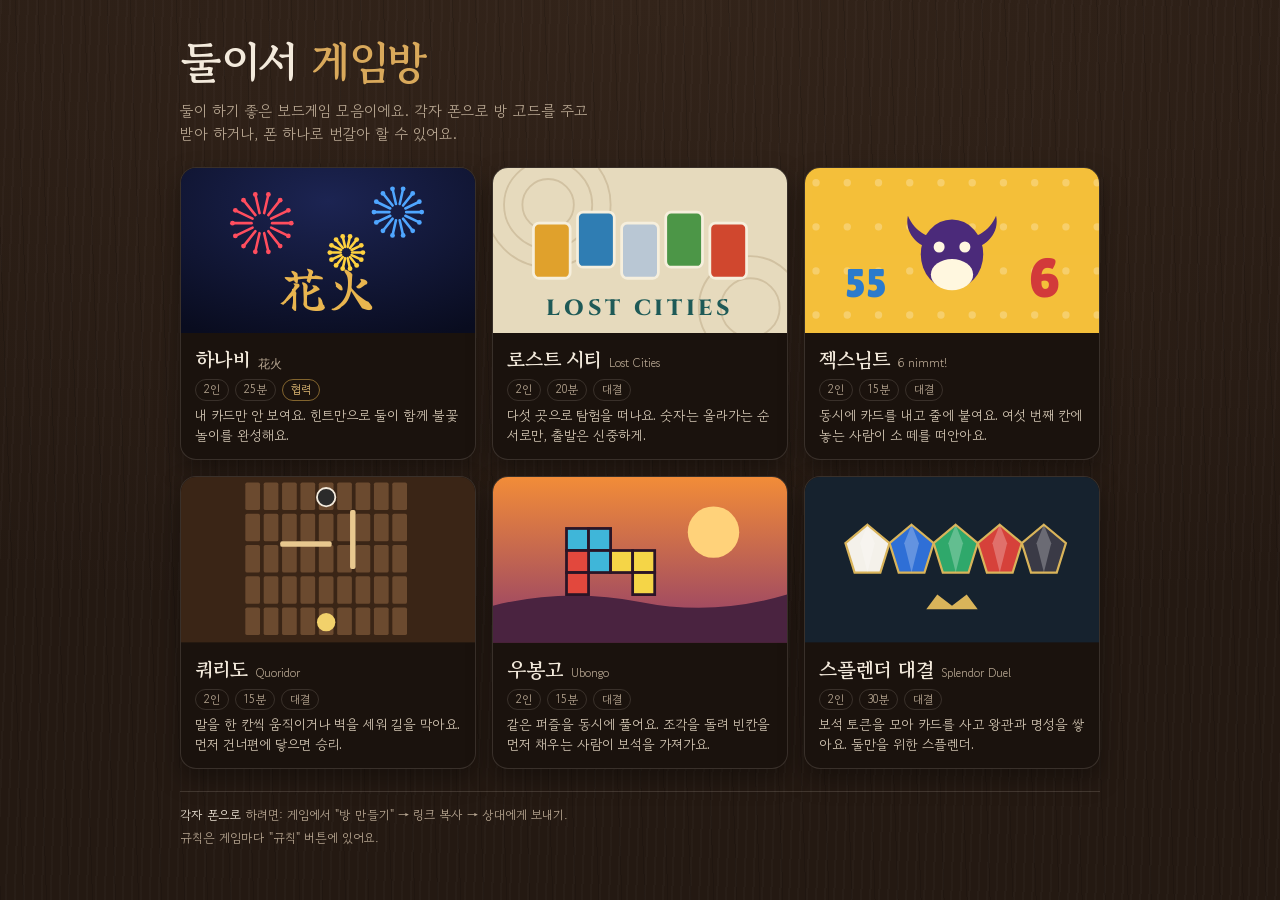
==== commit 741d8881: "Add Quoridor, Ubongo and Splendor Duel - Quoridor: jumps and diagonal side-steps, wall placement wit" ====
--- a/index.html
+++ b/index.html
@@ -82,13 +82,13 @@
   { href: "6nimmt/", name: "젝스님트", sub: "6 nimmt!", time: "15분", kind: "대결",
     desc: "동시에 카드를 내고 줄에 붙여요. 여섯 번째 칸에 놓는 사람이 소 떼를 떠안아요.",
     lid: `<svg viewBox="0 0 160 90"><rect width="160" height="90" fill="#f4bf3a"/><g opacity=".25" fill="#fff">${Array.from({ length: 40 }, (_, i) => `<circle cx="${(i % 10) * 17 + 6}" cy="${Math.floor(i / 10) * 24 + 8}" r="2"/>`).join("")}</g><path fill="#4b2a7a" d="M56 26c4 9 11 12 17 12l-3 6c-9-1-16-9-14-18zm48 0c-4 9-11 12-17 12l3 6c9-1 16-9 14-18z"/><ellipse cx="80" cy="47" rx="17" ry="19" fill="#4b2a7a"/><ellipse cx="80" cy="58" rx="11.5" ry="8.5" fill="#fff7df"/><circle cx="73" cy="43" r="3" fill="#fff7df"/><circle cx="87" cy="43" r="3" fill="#fff7df"/><text x="122" y="70" font-family="Lilita One, sans-serif" font-size="30" fill="#d23a3a">6</text><text x="22" y="70" font-family="Lilita One, sans-serif" font-size="22" fill="#2b7bcc">55</text></svg>` },
-  { href: "quoridor/", name: "쿼리도", sub: "Quoridor", time: "15분", kind: "대결", soon: true,
+  { href: "quoridor/", name: "쿼리도", sub: "Quoridor", time: "15분", kind: "대결",
     desc: "말을 한 칸씩 움직이거나 벽을 세워 길을 막아요. 먼저 건너편에 닿으면 승리.",
     lid: `<svg viewBox="0 0 160 90"><rect width="160" height="90" fill="#3a2516"/>${Array.from({ length: 45 }, (_, i) => `<rect x="${35 + (i % 9) * 10}" y="${3 + Math.floor(i / 9) * 17}" width="8" height="15" rx="1" fill="#6b4a2f"/>`).join("")}<rect x="54" y="35" width="28" height="3" rx="1" fill="#e8c88f"/><rect x="92" y="18" width="3" height="32" rx="1" fill="#e8c88f"/><circle cx="79" cy="79" r="5" fill="#f2d16b"/><circle cx="79" cy="11" r="5" fill="#2b2b2b" stroke="#f3eadc"/></svg>` },
-  { href: "ubongo/", name: "우봉고", sub: "Ubongo", time: "15분", kind: "대결", soon: true,
+  { href: "ubongo/", name: "우봉고", sub: "Ubongo", time: "15분", kind: "대결",
     desc: "같은 퍼즐을 동시에 풀어요. 조각을 돌려 빈칸을 먼저 채우는 사람이 보석을 가져가요.",
     lid: `<svg viewBox="0 0 160 90"><defs><linearGradient id="ub" x1="0" y1="0" x2="0" y2="1"><stop offset="0" stop-color="#f28c38"/><stop offset="1" stop-color="#8e3b6b"/></linearGradient></defs><rect width="160" height="90" fill="url(#ub)"/><circle cx="120" cy="30" r="14" fill="#ffd27a"/><path d="M0 70 Q40 60 80 68 T160 64 V90 H0Z" fill="#4a2340"/><g stroke="#2a1426" stroke-width="1.5"><rect x="40" y="28" width="12" height="12" fill="#3fb6d9"/><rect x="52" y="28" width="12" height="12" fill="#3fb6d9"/><rect x="52" y="40" width="12" height="12" fill="#3fb6d9"/><rect x="64" y="40" width="12" height="12" fill="#f5d547"/><rect x="76" y="40" width="12" height="12" fill="#f5d547"/><rect x="76" y="52" width="12" height="12" fill="#f5d547"/><rect x="40" y="40" width="12" height="12" fill="#e2483d"/><rect x="40" y="52" width="12" height="12" fill="#e2483d"/></g></svg>` },
-  { href: "splendor-duel/", name: "스플렌더 대결", sub: "Splendor Duel", time: "30분", kind: "대결", soon: true,
+  { href: "splendor-duel/", name: "스플렌더 대결", sub: "Splendor Duel", time: "30분", kind: "대결",
     desc: "보석 토큰을 모아 카드를 사고 왕관과 명성을 쌓아요. 둘만을 위한 스플렌더.",
     lid: `<svg viewBox="0 0 160 90"><rect width="160" height="90" fill="#16222e"/>${[["#f4f1ea", 34], ["#2f6fd6", 58], ["#2fa86b", 82], ["#d6413a", 106], ["#3a3a46", 130]].map(([c, x]) => `<g transform="translate(${x} 40)"><path d="M0 -14 L12 -4 L7 12 L-7 12 L-12 -4Z" fill="${c}" stroke="#d9b45a" stroke-width="1.2"/><path d="M0 -14 L4 -4 L0 12 L-4 -4Z" fill="#fff" opacity=".25"/></g>`).join("")}<path d="M66 72 L72 64 L80 70 L88 64 L94 72 Z" fill="#d9b45a"/></svg>` },
 ];
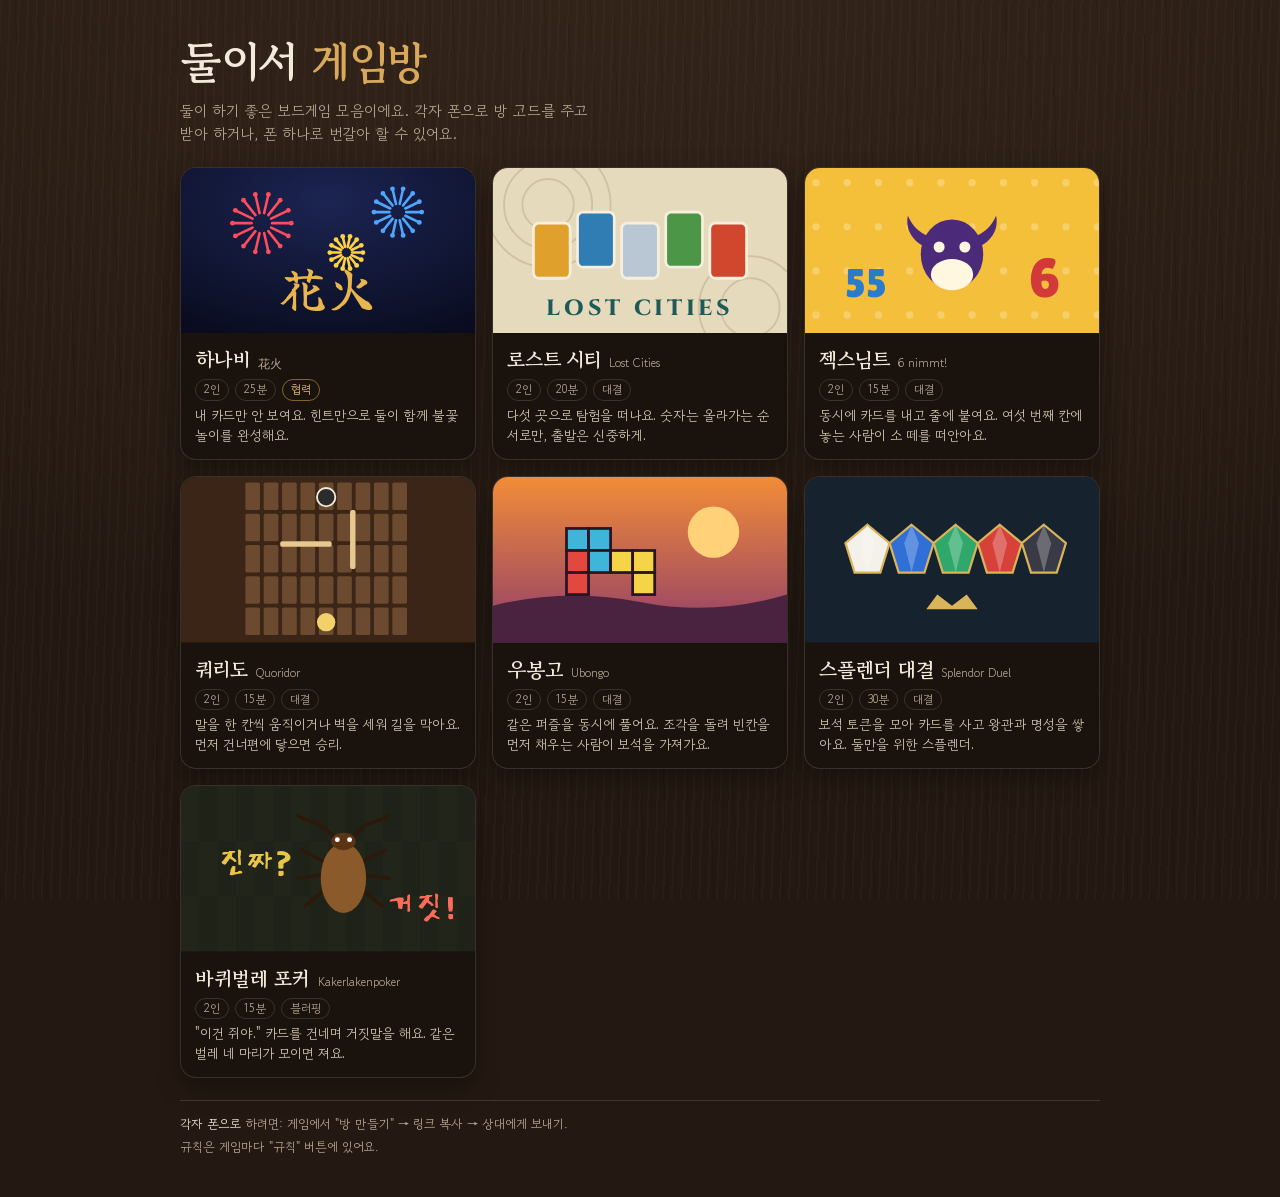
==== commit 1cb1ee9e: "Add Cockroach Poker Two-player rules: hand a card face down with a claim, the receiver calls true or" ====
--- a/index.html
+++ b/index.html
@@ -10,7 +10,7 @@
 </script>
 <link rel="preconnect" href="https://fonts.googleapis.com">
 <link rel="preconnect" href="https://fonts.gstatic.com" crossorigin>
-<link rel="stylesheet" href="https://fonts.googleapis.com/css2?family=Gowun+Batang:wght@400;700&family=Gowun+Dodum&family=Yuji+Syuku&family=Cinzel:wght@800&family=Lilita+One&family=Jua&display=swap">
+<link rel="stylesheet" href="https://fonts.googleapis.com/css2?family=Gowun+Batang:wght@400;700&family=Gowun+Dodum&family=Yuji+Syuku&family=Cinzel:wght@800&family=Lilita+One&family=Jua&family=Dokdo&display=swap">
 <style>
 /* Layout: a game shelf on a walnut table — each tile is a little box lid in that game's own colors. */
 :root {
@@ -91,6 +91,9 @@
   { href: "splendor-duel/", name: "스플렌더 대결", sub: "Splendor Duel", time: "30분", kind: "대결",
     desc: "보석 토큰을 모아 카드를 사고 왕관과 명성을 쌓아요. 둘만을 위한 스플렌더.",
     lid: `<svg viewBox="0 0 160 90"><rect width="160" height="90" fill="#16222e"/>${[["#f4f1ea", 34], ["#2f6fd6", 58], ["#2fa86b", 82], ["#d6413a", 106], ["#3a3a46", 130]].map(([c, x]) => `<g transform="translate(${x} 40)"><path d="M0 -14 L12 -4 L7 12 L-7 12 L-12 -4Z" fill="${c}" stroke="#d9b45a" stroke-width="1.2"/><path d="M0 -14 L4 -4 L0 12 L-4 -4Z" fill="#fff" opacity=".25"/></g>`).join("")}<path d="M66 72 L72 64 L80 70 L88 64 L94 72 Z" fill="#d9b45a"/></svg>` },
+  { href: "cockroach/", name: "바퀴벌레 포커", sub: "Kakerlakenpoker", time: "15분", kind: "블러핑",
+    desc: "\"이건 쥐야.\" 카드를 건네며 거짓말을 해요. 같은 벌레 네 마리가 모이면 져요.",
+    lid: `<svg viewBox="0 0 160 90"><rect width="160" height="90" fill="#1f2318"/><g opacity=".5">${Array.from({ length: 24 }, (_, i) => `<rect x="${(i % 8) * 20 + (Math.floor(i / 8) % 2) * 10}" y="${Math.floor(i / 8) * 30}" width="10" height="30" fill="#262b1d"/>`).join("")}</g><g transform="translate(58 14) scale(.95)"><g stroke="#2b1a0c" stroke-width="2.2" stroke-linecap="round" fill="none"><path d="M26 14 C18 4 10 6 6 2"/><path d="M38 14 C46 4 54 6 58 2"/><path d="M20 28 L8 22 M20 36 L6 38 M22 44 L10 54 M44 28 L56 22 M44 36 L58 38 M42 44 L54 54"/></g><ellipse cx="32" cy="38" rx="13" ry="20" fill="#8a5a2b"/><ellipse cx="32" cy="17" rx="7" ry="5" fill="#5a3415"/><circle cx="28.5" cy="16" r="1.4" fill="#fff"/><circle cx="35.5" cy="16" r="1.4" fill="#fff"/></g><text x="20" y="46" font-family="Dokdo, cursive" font-size="22" fill="#e8c547">진짜?</text><text x="112" y="70" font-family="Dokdo, cursive" font-size="22" fill="#ff6b5b">거짓!</text></svg>` },
 ];
 function burst(x, y, r, c) {
   let s = ""; for (let i = 0; i < 14; i++) { const a = i / 14 * Math.PI * 2; s += `<line x1="${x + Math.cos(a) * r * .35}" y1="${y + Math.sin(a) * r * .35}" x2="${x + Math.cos(a) * r}" y2="${y + Math.sin(a) * r}" stroke="${c}" stroke-width="1.4" stroke-linecap="round"/><circle cx="${x + Math.cos(a) * r}" cy="${y + Math.sin(a) * r}" r="1.3" fill="${c}"/>`; }
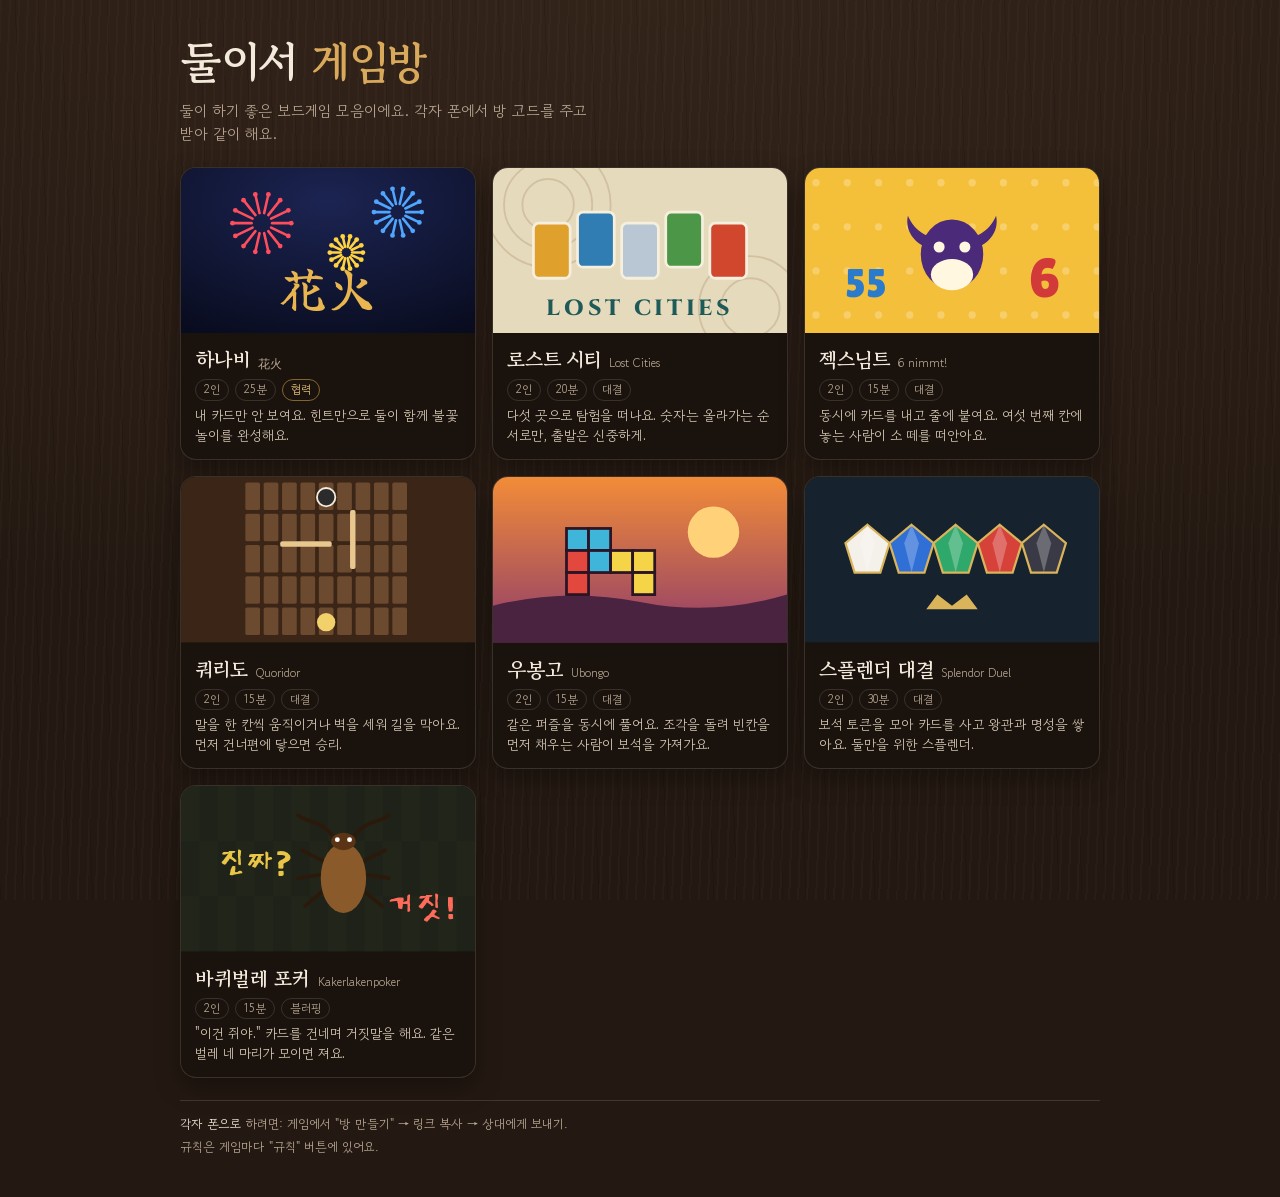
==== commit e9fd1f56: "Remove same-phone mode; fix Ubongo dragging on iPhone - All games are online-only now: the same-phon" ====
--- a/index.html
+++ b/index.html
@@ -63,7 +63,7 @@
 <div class="wrap">
   <header>
     <h1>둘이서 <span>게임방</span></h1>
-    <p>둘이 하기 좋은 보드게임 모음이에요. 각자 폰으로 방 코드를 주고받아 하거나, 폰 하나로 번갈아 할 수 있어요.</p>
+    <p>둘이 하기 좋은 보드게임 모음이에요. 각자 폰에서 방 코드를 주고받아 같이 해요.</p>
   </header>
   <main class="shelf" id="shelf"></main>
   <footer>
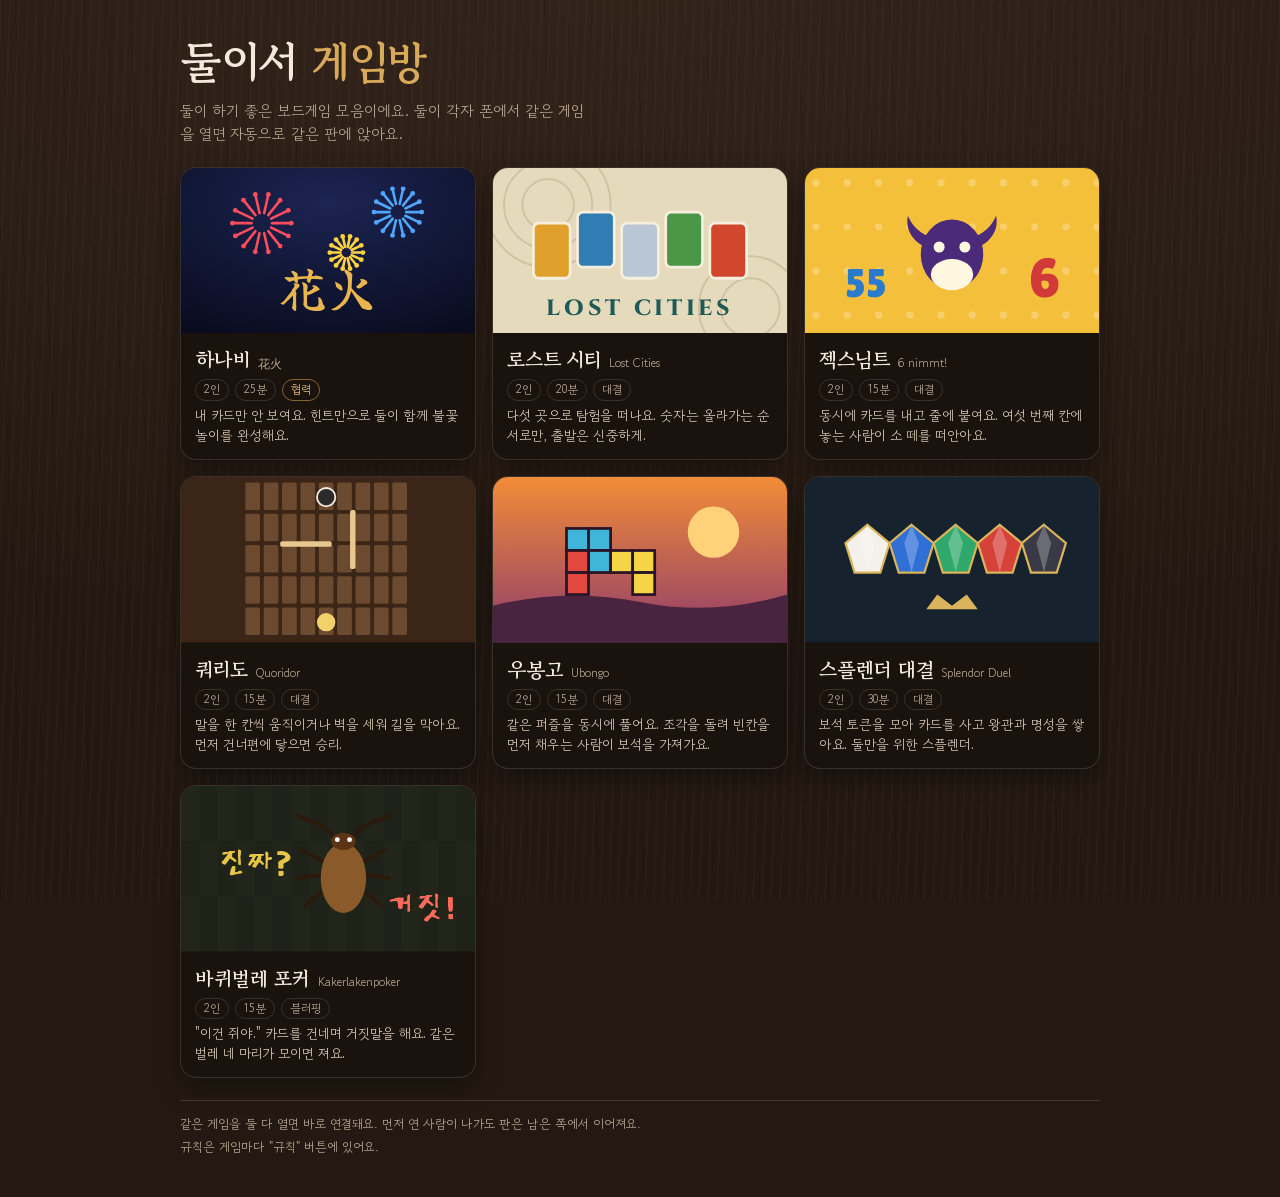
==== commit 1223e8c8: "Drop room codes: each game has one table both players join automatically Opening a game asks for a n" ====
--- a/index.html
+++ b/index.html
@@ -63,11 +63,11 @@
 <div class="wrap">
   <header>
     <h1>둘이서 <span>게임방</span></h1>
-    <p>둘이 하기 좋은 보드게임 모음이에요. 각자 폰에서 방 코드를 주고받아 같이 해요.</p>
+    <p>둘이 하기 좋은 보드게임 모음이에요. 둘이 각자 폰에서 같은 게임을 열면 자동으로 같은 판에 앉아요.</p>
   </header>
   <main class="shelf" id="shelf"></main>
   <footer>
-    <span><b>각자 폰으로</b> 하려면: 게임에서 "방 만들기" → 링크 복사 → 상대에게 보내기.</span>
+    <span>같은 게임을 둘 다 열면 바로 연결돼요. 먼저 연 사람이 나가도 판은 남은 쪽에서 이어져요.</span>
     <span>규칙은 게임마다 "규칙" 버튼에 있어요.</span>
   </footer>
 </div>
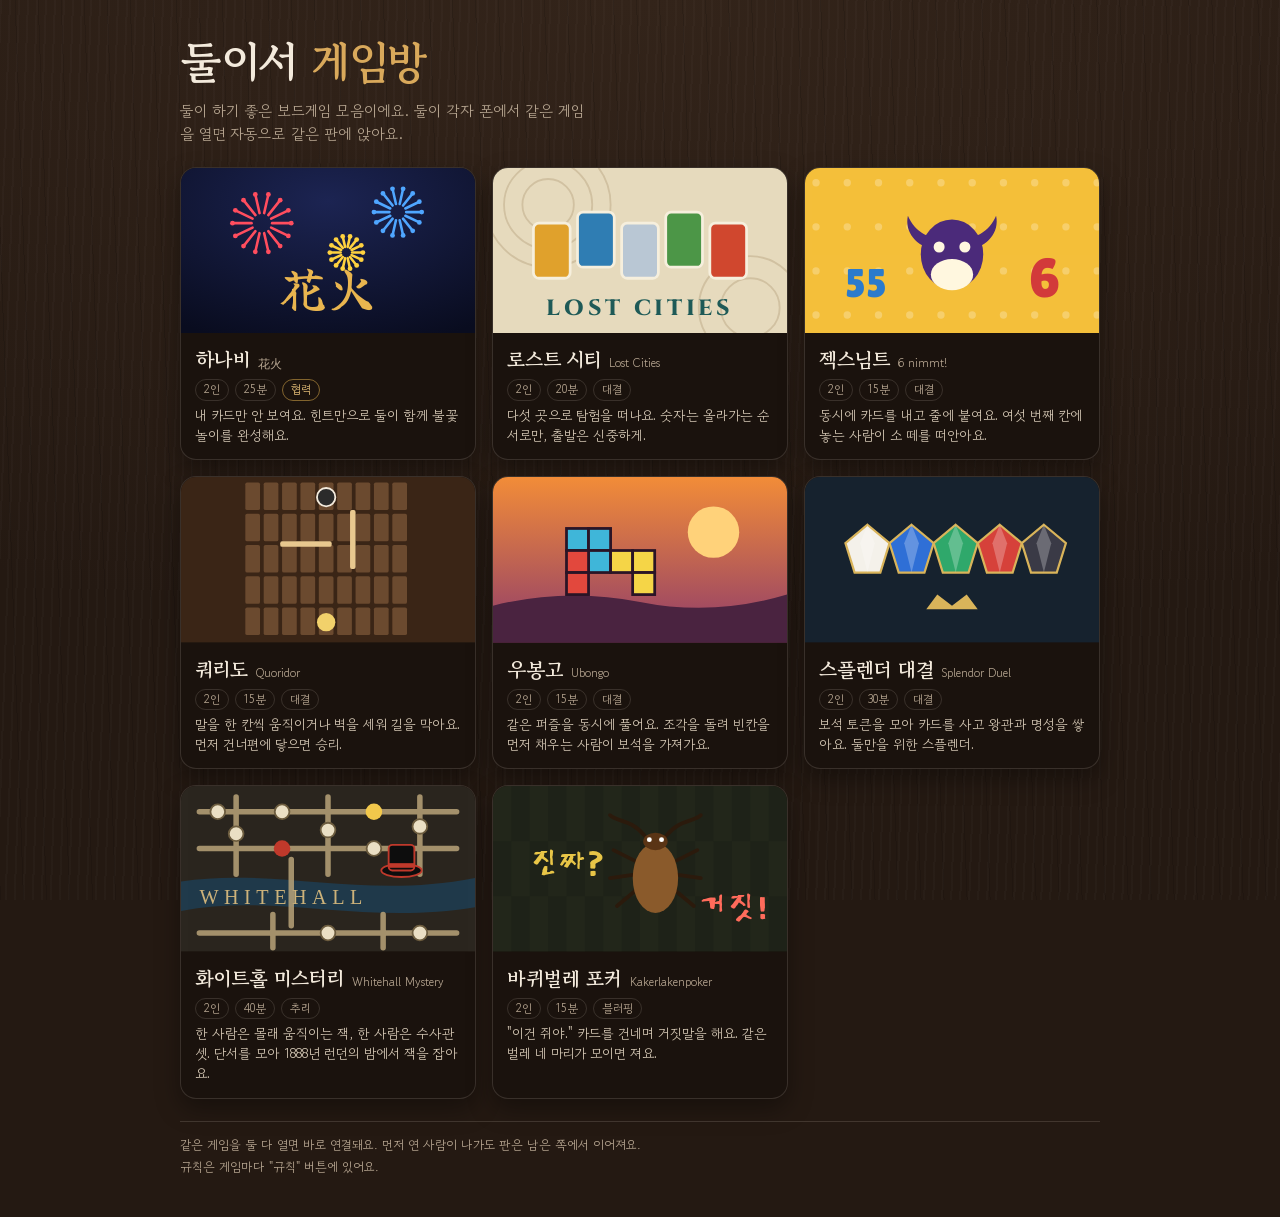
==== commit 34af1855: "Add Whitehall Mystery Hidden-movement game for two: one plays Jack, the other three investigators; r" ====
--- a/index.html
+++ b/index.html
@@ -10,7 +10,7 @@
 </script>
 <link rel="preconnect" href="https://fonts.googleapis.com">
 <link rel="preconnect" href="https://fonts.gstatic.com" crossorigin>
-<link rel="stylesheet" href="https://fonts.googleapis.com/css2?family=Gowun+Batang:wght@400;700&family=Gowun+Dodum&family=Yuji+Syuku&family=Cinzel:wght@800&family=Lilita+One&family=Jua&family=Dokdo&display=swap">
+<link rel="stylesheet" href="https://fonts.googleapis.com/css2?family=Gowun+Batang:wght@400;700&family=Gowun+Dodum&family=Yuji+Syuku&family=Cinzel:wght@800&family=Lilita+One&family=Jua&family=Dokdo&family=IM+Fell+English+SC&display=swap">
 <style>
 /* Layout: a game shelf on a walnut table — each tile is a little box lid in that game's own colors. */
 :root {
@@ -91,6 +91,9 @@
   { href: "splendor-duel/", name: "스플렌더 대결", sub: "Splendor Duel", time: "30분", kind: "대결",
     desc: "보석 토큰을 모아 카드를 사고 왕관과 명성을 쌓아요. 둘만을 위한 스플렌더.",
     lid: `<svg viewBox="0 0 160 90"><rect width="160" height="90" fill="#16222e"/>${[["#f4f1ea", 34], ["#2f6fd6", 58], ["#2fa86b", 82], ["#d6413a", 106], ["#3a3a46", 130]].map(([c, x]) => `<g transform="translate(${x} 40)"><path d="M0 -14 L12 -4 L7 12 L-7 12 L-12 -4Z" fill="${c}" stroke="#d9b45a" stroke-width="1.2"/><path d="M0 -14 L4 -4 L0 12 L-4 -4Z" fill="#fff" opacity=".25"/></g>`).join("")}<path d="M66 72 L72 64 L80 70 L88 64 L94 72 Z" fill="#d9b45a"/></svg>` },
+  { href: "whitehall/", name: "화이트홀 미스터리", sub: "Whitehall Mystery", time: "40분", kind: "추리",
+    desc: "한 사람은 몰래 움직이는 잭, 한 사람은 수사관 셋. 단서를 모아 1888년 런던의 밤에서 잭을 잡아요.",
+    lid: `<svg viewBox="0 0 160 90"><rect width="160" height="90" fill="#2b261f"/><path d="M0 52 C 50 44, 100 62, 160 50 L160 66 C 100 76, 50 58, 0 68Z" fill="#203a4b"/><g stroke="#b9a479" stroke-width="3" stroke-linecap="round" opacity=".85"><path d="M10 14 H150 M10 34 H150 M10 80 H150 M30 6 V48 M80 6 V48 M130 6 V48 M50 70 V88 M110 70 V88 M60 40 V76"/></g><g fill="#eadfc4" stroke="#6d5d3f">${[[20, 14], [55, 14], [105, 34], [30, 26], [80, 24], [130, 22], [80, 80], [130, 80]].map(([x, y]) => `<circle cx="${x}" cy="${y}" r="4"/>`).join("")}</g><circle cx="55" cy="34" r="4.5" fill="#c0392b"/><circle cx="105" cy="14" r="4.5" fill="#f2c84b"/><g transform="translate(120 40)"><ellipse cx="0" cy="6" rx="11" ry="3.5" fill="#0d0d0d" stroke="#c0392b"/><rect x="-7" y="-8" width="14" height="14" rx="2" fill="#0d0d0d" stroke="#c0392b"/><rect x="-7" y="2" width="14" height="2.5" fill="#c0392b"/></g><text x="10" y="64" font-family="IM Fell English SC, serif" font-size="11" letter-spacing="3" fill="#cdb27a">WHITEHALL</text></svg>` },
   { href: "cockroach/", name: "바퀴벌레 포커", sub: "Kakerlakenpoker", time: "15분", kind: "블러핑",
     desc: "\"이건 쥐야.\" 카드를 건네며 거짓말을 해요. 같은 벌레 네 마리가 모이면 져요.",
     lid: `<svg viewBox="0 0 160 90"><rect width="160" height="90" fill="#1f2318"/><g opacity=".5">${Array.from({ length: 24 }, (_, i) => `<rect x="${(i % 8) * 20 + (Math.floor(i / 8) % 2) * 10}" y="${Math.floor(i / 8) * 30}" width="10" height="30" fill="#262b1d"/>`).join("")}</g><g transform="translate(58 14) scale(.95)"><g stroke="#2b1a0c" stroke-width="2.2" stroke-linecap="round" fill="none"><path d="M26 14 C18 4 10 6 6 2"/><path d="M38 14 C46 4 54 6 58 2"/><path d="M20 28 L8 22 M20 36 L6 38 M22 44 L10 54 M44 28 L56 22 M44 36 L58 38 M42 44 L54 54"/></g><ellipse cx="32" cy="38" rx="13" ry="20" fill="#8a5a2b"/><ellipse cx="32" cy="17" rx="7" ry="5" fill="#5a3415"/><circle cx="28.5" cy="16" r="1.4" fill="#fff"/><circle cx="35.5" cy="16" r="1.4" fill="#fff"/></g><text x="20" y="46" font-family="Dokdo, cursive" font-size="22" fill="#e8c547">진짜?</text><text x="112" y="70" font-family="Dokdo, cursive" font-size="22" fill="#ff6b5b">거짓!</text></svg>` },
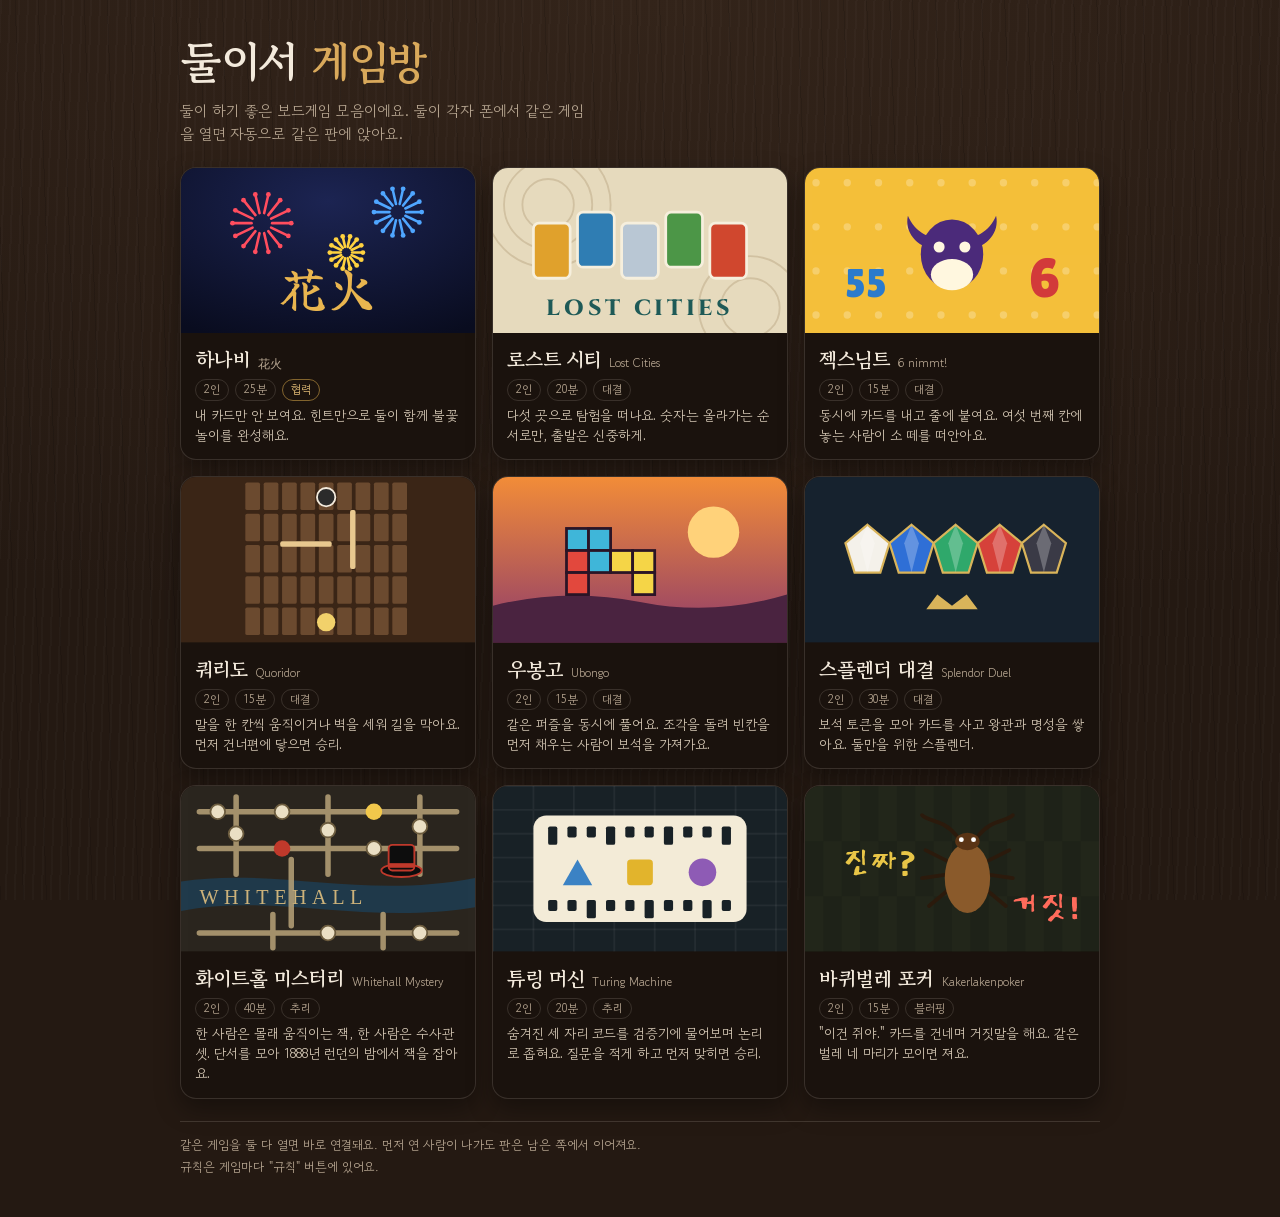
==== commit dab9ef63: "Add Turing Machine Two players race on the same hidden three-digit code (blue triangle, yellow squar" ====
--- a/index.html
+++ b/index.html
@@ -94,6 +94,9 @@
   { href: "whitehall/", name: "화이트홀 미스터리", sub: "Whitehall Mystery", time: "40분", kind: "추리",
     desc: "한 사람은 몰래 움직이는 잭, 한 사람은 수사관 셋. 단서를 모아 1888년 런던의 밤에서 잭을 잡아요.",
     lid: `<svg viewBox="0 0 160 90"><rect width="160" height="90" fill="#2b261f"/><path d="M0 52 C 50 44, 100 62, 160 50 L160 66 C 100 76, 50 58, 0 68Z" fill="#203a4b"/><g stroke="#b9a479" stroke-width="3" stroke-linecap="round" opacity=".85"><path d="M10 14 H150 M10 34 H150 M10 80 H150 M30 6 V48 M80 6 V48 M130 6 V48 M50 70 V88 M110 70 V88 M60 40 V76"/></g><g fill="#eadfc4" stroke="#6d5d3f">${[[20, 14], [55, 14], [105, 34], [30, 26], [80, 24], [130, 22], [80, 80], [130, 80]].map(([x, y]) => `<circle cx="${x}" cy="${y}" r="4"/>`).join("")}</g><circle cx="55" cy="34" r="4.5" fill="#c0392b"/><circle cx="105" cy="14" r="4.5" fill="#f2c84b"/><g transform="translate(120 40)"><ellipse cx="0" cy="6" rx="11" ry="3.5" fill="#0d0d0d" stroke="#c0392b"/><rect x="-7" y="-8" width="14" height="14" rx="2" fill="#0d0d0d" stroke="#c0392b"/><rect x="-7" y="2" width="14" height="2.5" fill="#c0392b"/></g><text x="10" y="64" font-family="IM Fell English SC, serif" font-size="11" letter-spacing="3" fill="#cdb27a">WHITEHALL</text></svg>` },
+  { href: "turing/", name: "튜링 머신", sub: "Turing Machine", time: "20분", kind: "추리",
+    desc: "숨겨진 세 자리 코드를 검증기에 물어보며 논리로 좁혀요. 질문을 적게 하고 먼저 맞히면 승리.",
+    lid: `<svg viewBox="0 0 160 90"><rect width="160" height="90" fill="#182126"/><g stroke="rgba(255,255,255,.05)">${Array.from({ length: 8 }, (_, i) => `<path d="M${i * 22} 0 V90 M0 ${i * 13} H160"/>`).join("")}</g><rect x="22" y="16" width="116" height="58" rx="7" fill="#f3ebd7"/><g fill="#182126">${Array.from({ length: 20 }, (_, i) => `<rect x="${30 + (i % 10) * 10.5}" y="${22 + Math.floor(i / 10) * 40}" width="5" height="${i % 3 ? 6 : 10}" rx="1"/>`).join("")}</g><path d="M46 40 L54 54 H38Z" fill="#3b82c4"/><rect x="73" y="40" width="14" height="14" rx="2" fill="#e2b42c"/><circle cx="114" cy="47" r="7.5" fill="#8e5bb5"/></svg>` },
   { href: "cockroach/", name: "바퀴벌레 포커", sub: "Kakerlakenpoker", time: "15분", kind: "블러핑",
     desc: "\"이건 쥐야.\" 카드를 건네며 거짓말을 해요. 같은 벌레 네 마리가 모이면 져요.",
     lid: `<svg viewBox="0 0 160 90"><rect width="160" height="90" fill="#1f2318"/><g opacity=".5">${Array.from({ length: 24 }, (_, i) => `<rect x="${(i % 8) * 20 + (Math.floor(i / 8) % 2) * 10}" y="${Math.floor(i / 8) * 30}" width="10" height="30" fill="#262b1d"/>`).join("")}</g><g transform="translate(58 14) scale(.95)"><g stroke="#2b1a0c" stroke-width="2.2" stroke-linecap="round" fill="none"><path d="M26 14 C18 4 10 6 6 2"/><path d="M38 14 C46 4 54 6 58 2"/><path d="M20 28 L8 22 M20 36 L6 38 M22 44 L10 54 M44 28 L56 22 M44 36 L58 38 M42 44 L54 54"/></g><ellipse cx="32" cy="38" rx="13" ry="20" fill="#8a5a2b"/><ellipse cx="32" cy="17" rx="7" ry="5" fill="#5a3415"/><circle cx="28.5" cy="16" r="1.4" fill="#fff"/><circle cx="35.5" cy="16" r="1.4" fill="#fff"/></g><text x="20" y="46" font-family="Dokdo, cursive" font-size="22" fill="#e8c547">진짜?</text><text x="112" y="70" font-family="Dokdo, cursive" font-size="22" fill="#ff6b5b">거짓!</text></svg>` },
